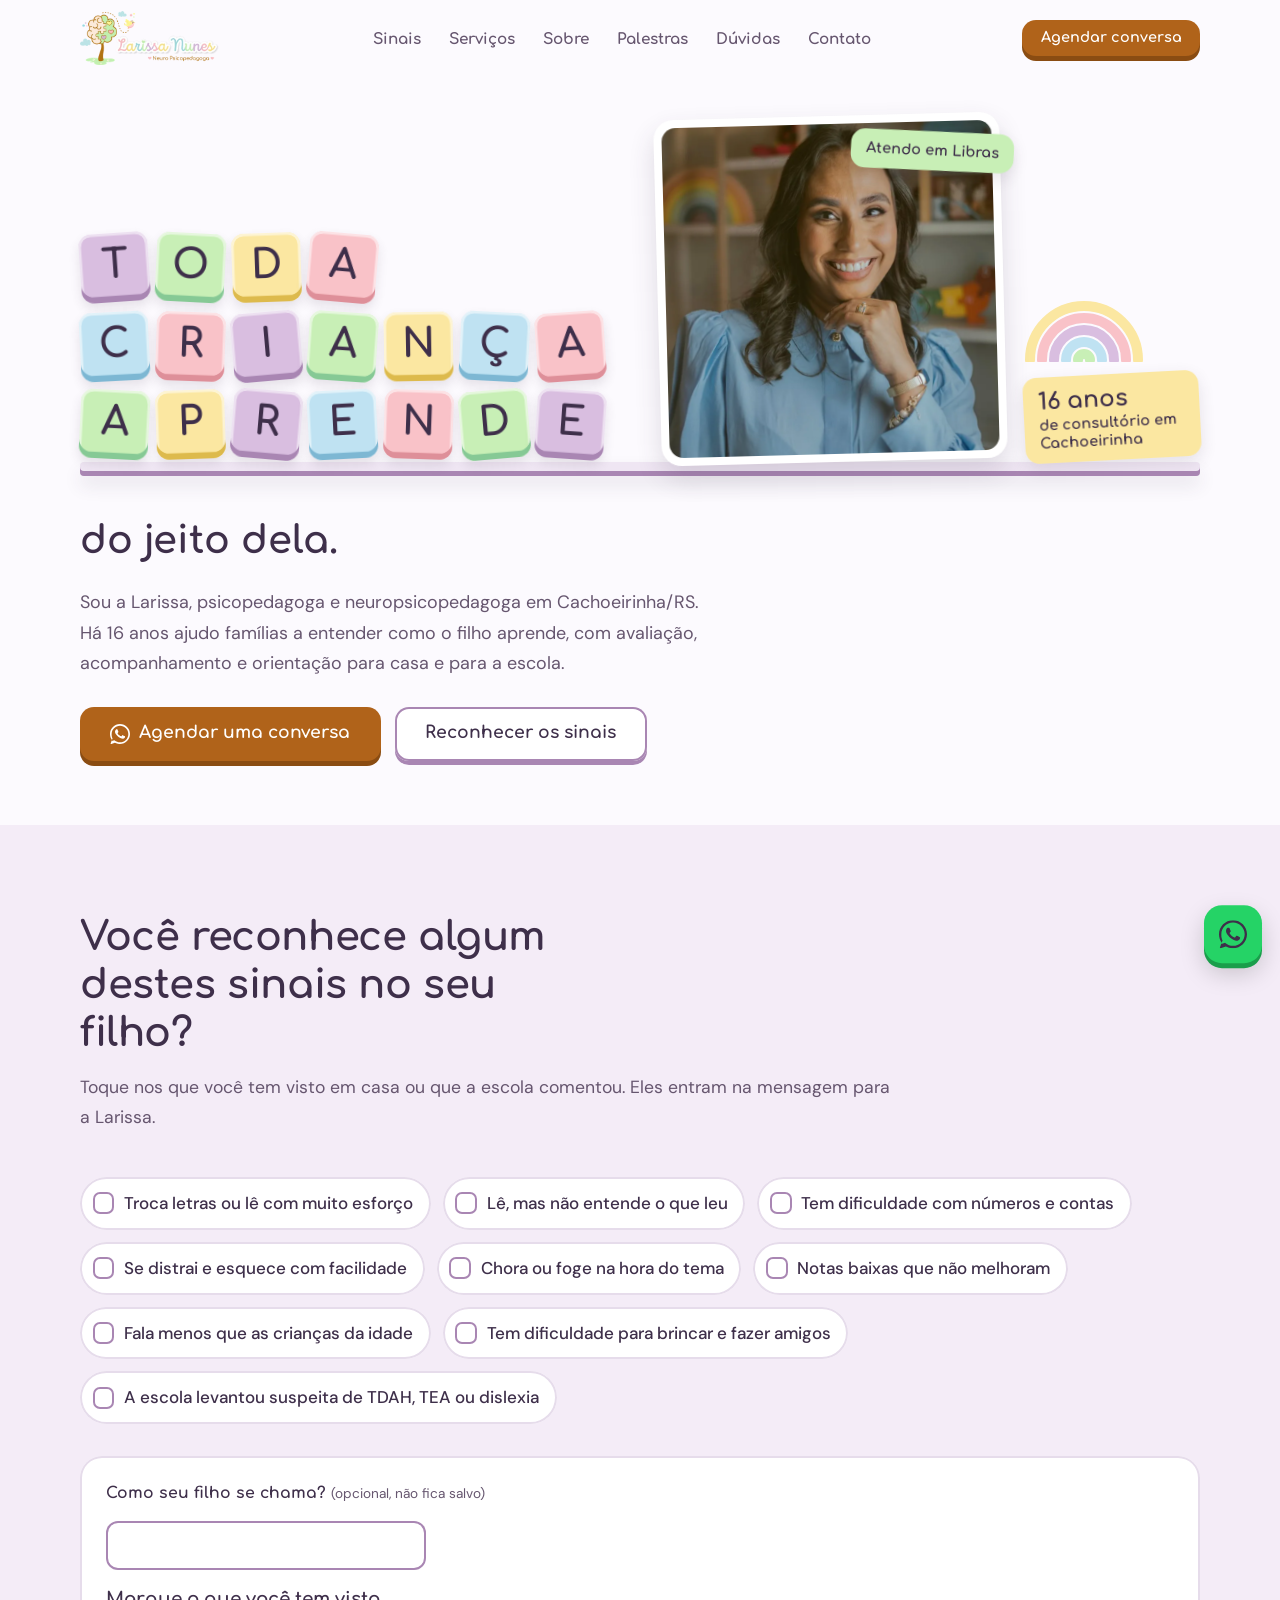
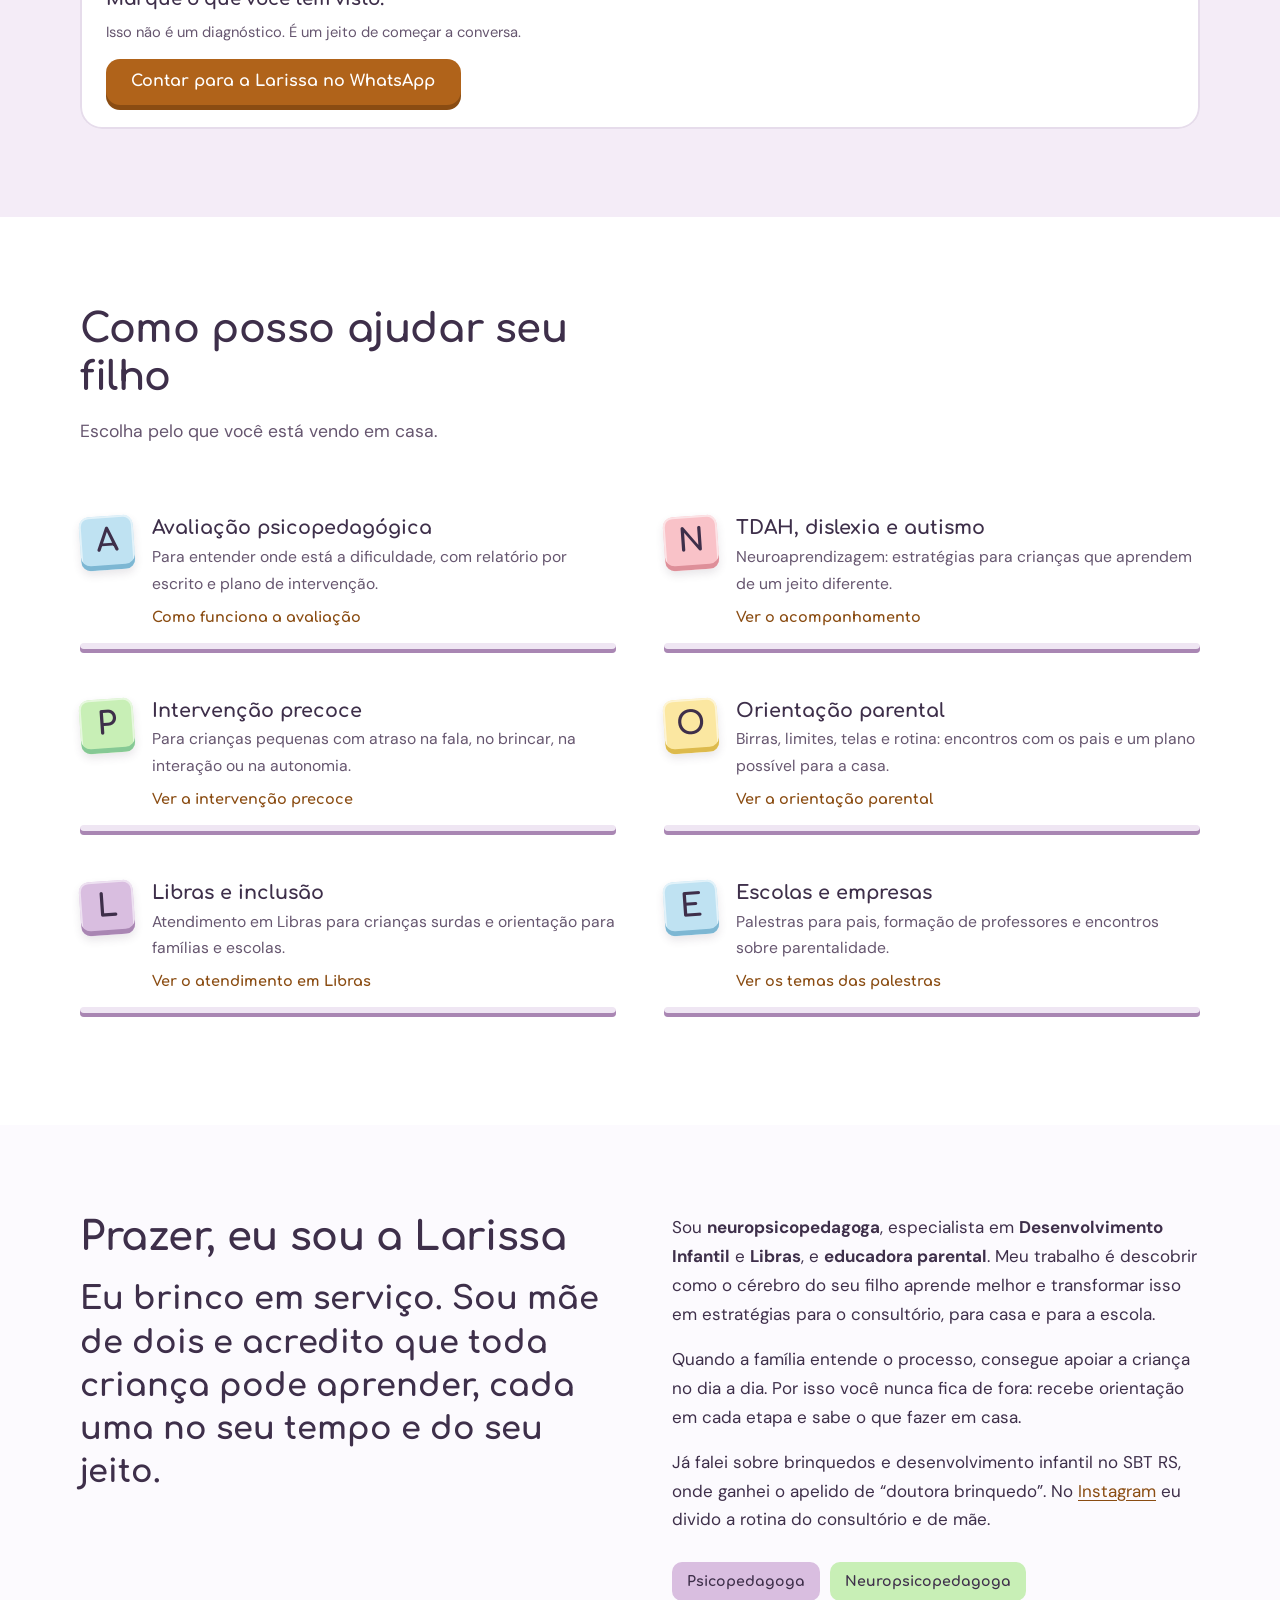
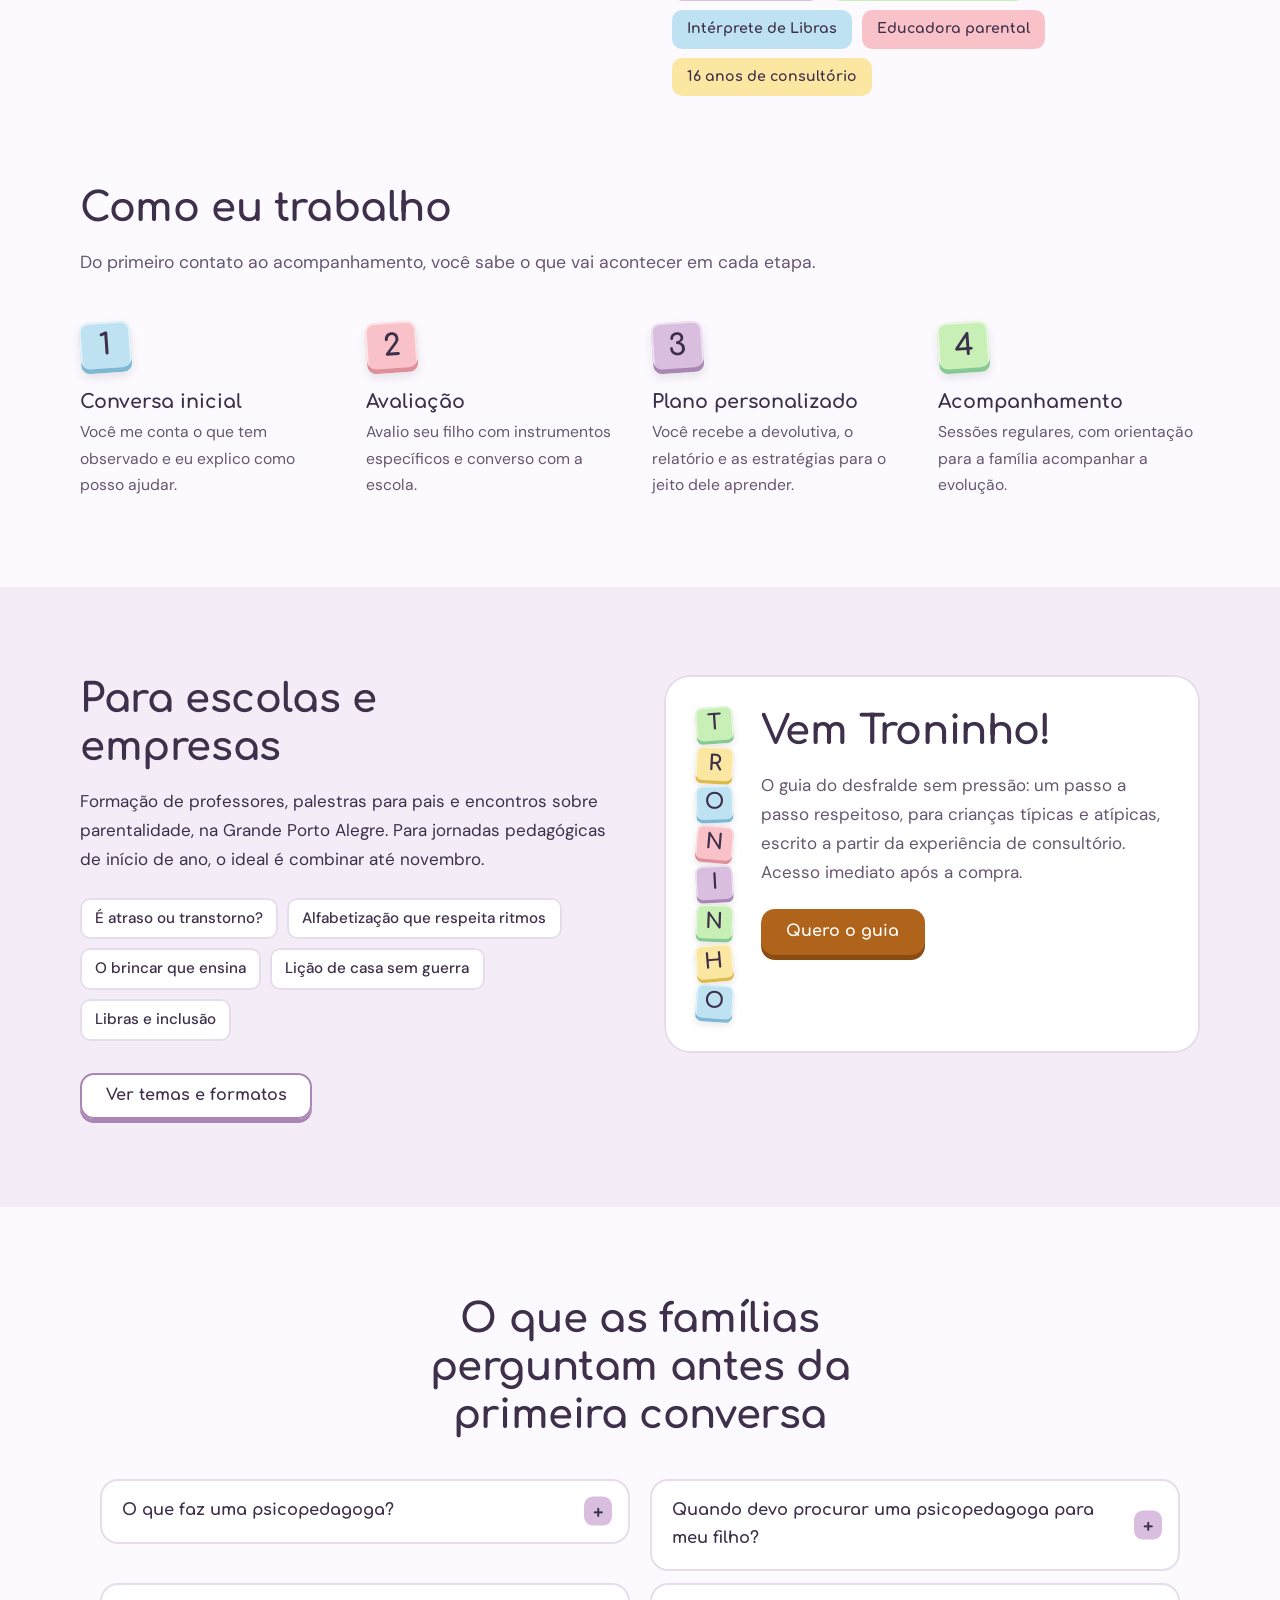
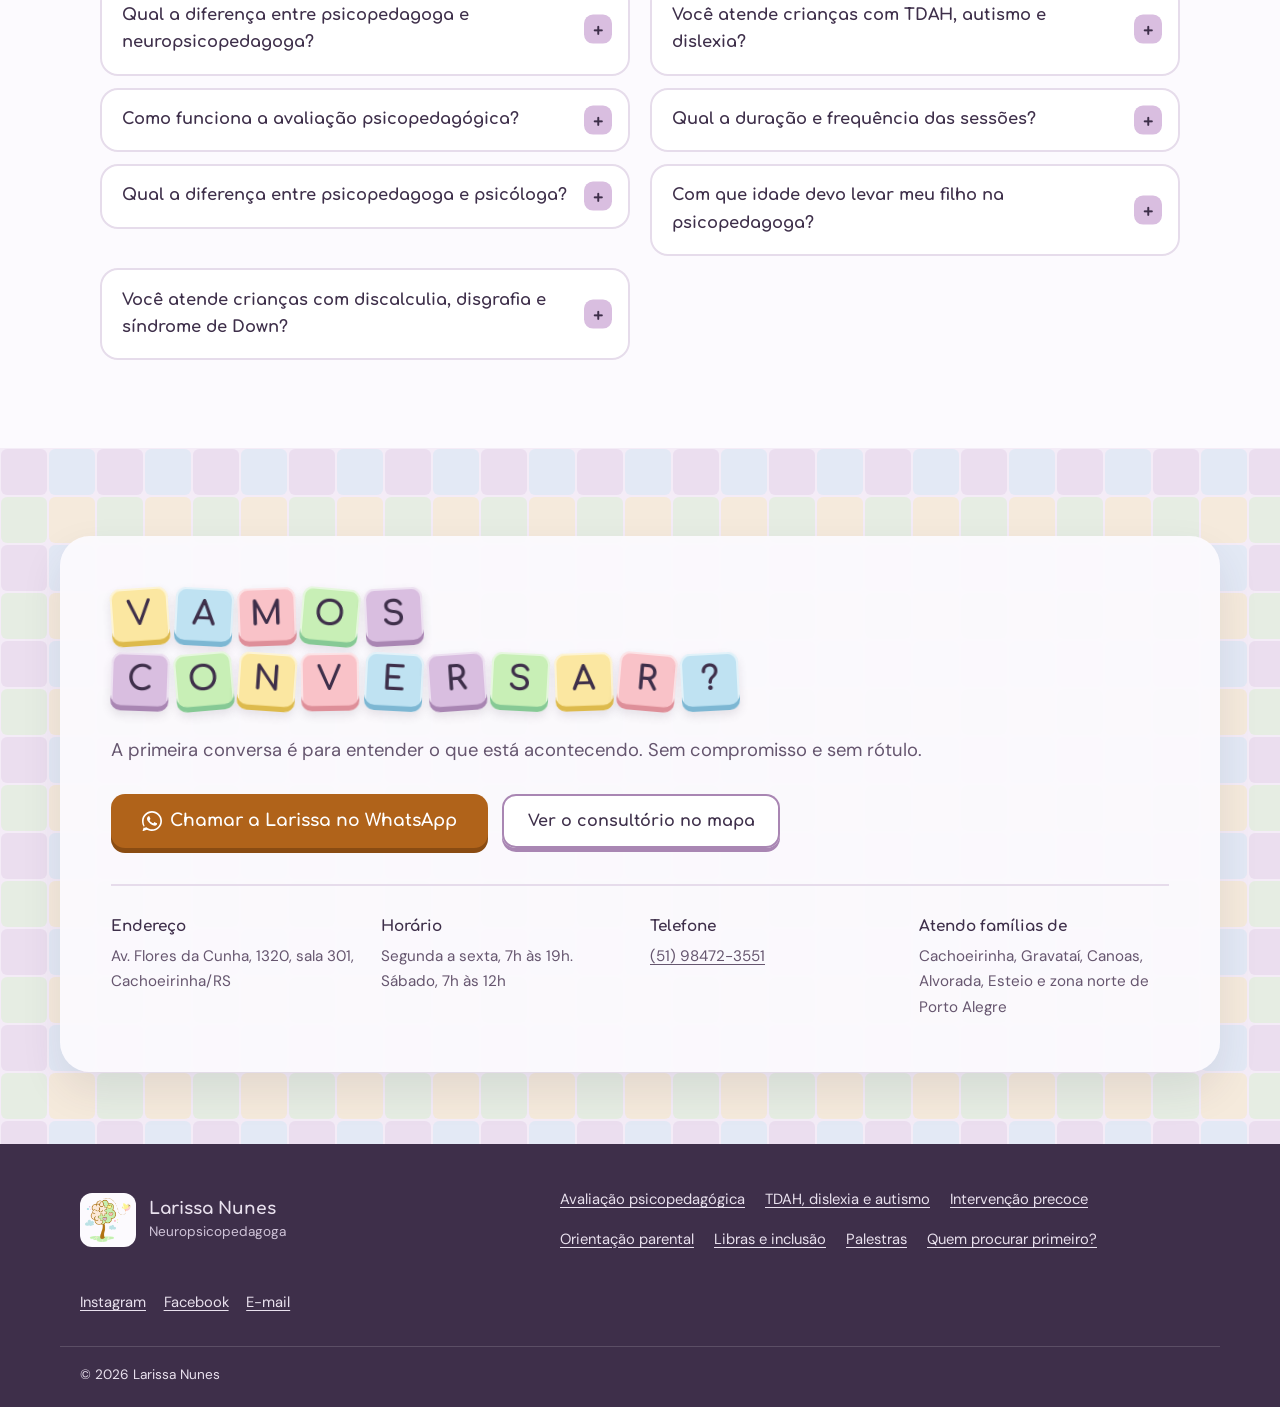
==== site/index.html @ 9ac010d9 "Redesenha o site e cria páginas de serviço para SEO local - Novo visual com blocos de letras de brin" ====
<!DOCTYPE html>
<html lang="pt-BR">
<head>
  <meta charset="UTF-8">
  <meta name="viewport" content="width=device-width, initial-scale=1.0">

  <title>Psicopedagoga em Cachoeirinha/RS | Larissa Nunes, Neuropsicopedagoga</title>
  <meta name="description" content="Psicopedagoga e neuropsicopedagoga em Cachoeirinha/RS há 16 anos. Avaliação psicopedagógica e acompanhamento para crianças com dificuldades de aprendizagem, TDAH, autismo (TEA) e dislexia. Atendimento em Libras e orientação parental.">
  <meta name="keywords" content="psicopedagoga cachoeirinha, neuropsicopedagoga cachoeirinha, psicopedagogia infantil, desenvolvimento infantil, libras, educação parental, avaliação psicopedagógica, intervenção precoce, alfabetização, dificuldade de aprendizagem, TDAH, autismo, TEA, dislexia, discalculia, disgrafia, disortografia, inclusão escolar, estimulação cognitiva, neuroaprendizagem, síndrome de down, altas habilidades, superdotação, atraso desenvolvimento infantil, cachoeirinha RS, canoas, gravataí, porto alegre, região metropolitana">
  <meta name="author" content="Larissa Nunes">
  <meta name="robots" content="index, follow">
  <link rel="canonical" href="https://larissanunes.com.br/">

  <!-- Open Graph -->
  <meta property="og:type" content="website">
  <meta property="og:url" content="https://larissanunes.com.br/">
  <meta property="og:site_name" content="Larissa Nunes — Neuro Psicopedagoga">
  <meta property="og:title" content="Larissa Nunes — Psicopedagoga em Cachoeirinha/RS">
  <meta property="og:description" content="Especialista em Desenvolvimento Infantil e Libras. Atendimento para TDAH, TEA, Dislexia e dificuldades de aprendizagem.">
  <meta property="og:image" content="https://larissanunes.com.br/assets/img/larissa.jpg">
  <meta property="og:image:width" content="880">
  <meta property="og:image:height" content="880">
  <meta property="og:image:alt" content="Larissa Nunes, Neuro Psicopedagoga em Cachoeirinha/RS">
  <meta property="og:locale" content="pt_BR">

  <!-- Twitter Card -->
  <meta name="twitter:card" content="summary_large_image">
  <meta name="twitter:title" content="Larissa Nunes — Psicopedagoga em Cachoeirinha/RS">
  <meta name="twitter:description" content="Especialista em Desenvolvimento Infantil e Libras. Atendimento para TDAH, TEA, Dislexia e dificuldades de aprendizagem.">
  <meta name="twitter:image" content="https://larissanunes.com.br/assets/img/larissa.jpg">

  <!-- Geo -->
  <meta name="geo.region" content="BR-RS">
  <meta name="geo.placename" content="Cachoeirinha">

  <!-- Favicon -->
  <link rel="icon" href="assets/img/favicon.ico" sizes="any">
  <link rel="icon" type="image/png" sizes="32x32" href="assets/img/favicon-32.png">
  <link rel="icon" type="image/png" sizes="16x16" href="assets/img/favicon-16.png">
  <link rel="apple-touch-icon" href="assets/img/apple-touch-icon.png">
  <link rel="manifest" href="site.webmanifest">
  <meta name="theme-color" content="#3E2F4A">

  <!-- Fonts -->
  <link rel="preconnect" href="https://fonts.googleapis.com">
  <link rel="preconnect" href="https://fonts.gstatic.com" crossorigin>
  <link rel="stylesheet" href="https://fonts.googleapis.com/css2?family=Comfortaa:wght@700&family=DM+Sans:opsz,wght@9..40,400;9..40,500;9..40,700&display=swap">

  <!-- CSS -->
  <link rel="stylesheet" href="assets/css/style.css?v=20261008b">

  <!-- Schema.org — MedicalBusiness + Person -->
  <script type="application/ld+json">
  {
    "@context": "https://schema.org",
    "@graph": [
      {
        "@type": ["MedicalBusiness", "LocalBusiness"],
        "@id": "https://larissanunes.com.br/#business",
        "name": "Larissa Nunes — Psicopedagoga e Neuro Psicopedagoga",
        "hasMap": "https://www.google.com/maps/search/?api=1&query=Av.+Flores+da+Cunha+1320+Cachoeirinha+RS",
        "alternateName": "Psicopedagoga Larissa Nunes",
        "description": "Psicopedagoga e Neuro Psicopedagoga em Cachoeirinha/RS. Especialista em Desenvolvimento Infantil, Libras e Educação Parental. Avaliação e acompanhamento para crianças com TDAH, autismo (TEA), dislexia, discalculia, disgrafia e dificuldades de aprendizagem.",
        "url": "https://larissanunes.com.br",
        "telephone": "+5551984723551",
        "email": "larinsilveira@hotmail.com",
        "image": "https://larissanunes.com.br/assets/img/larissa.jpg",
        "logo": "https://larissanunes.com.br/assets/img/logo-principal.png",
        "address": {"@type": "PostalAddress", "streetAddress": "Av. Flores da Cunha, 1320 — Sala 301", "addressLocality": "Cachoeirinha", "addressRegion": "RS", "postalCode": "94910-002", "addressCountry": "BR"},
        "geo": {"@type": "GeoCoordinates", "latitude": -29.9511, "longitude": -51.0936},
        "areaServed": [
          {"@type": "City", "name": "Cachoeirinha"},
          {"@type": "City", "name": "Canoas"},
          {"@type": "City", "name": "Gravataí"},
          {"@type": "City", "name": "Porto Alegre"},
          {"@type": "City", "name": "Alvorada"},
          {"@type": "City", "name": "Esteio"},
          {"@type": "City", "name": "Sapucaia do Sul"}
        ],
        "priceRange": "$$",
        "currenciesAccepted": "BRL",
        "paymentAccepted": "Dinheiro, Pix, Cartão de Crédito, Cartão de Débito",
        "openingHoursSpecification": [{"@type": "OpeningHoursSpecification", "dayOfWeek": ["Monday","Tuesday","Wednesday","Thursday","Friday"], "opens": "07:00", "closes": "19:00"},{"@type": "OpeningHoursSpecification", "dayOfWeek": ["Saturday"], "opens": "07:00", "closes": "12:00"}],
        "sameAs": ["https://www.instagram.com/psicopedagoga.larinunes/", "https://www.facebook.com/Pp.Larissa.Nunes/"],
        "founder": {"@id": "https://larissanunes.com.br/#person"},
        "medicalSpecialty": ["Psicopedagogia", "Neuropsicopedagogia"]
      },
      {
        "@type": "Person",
        "@id": "https://larissanunes.com.br/#person",
        "name": "Larissa Nunes",
        "jobTitle": "Psicopedagoga e Neuro Psicopedagoga",
        "description": "Especialista em Desenvolvimento Infantil, Libras e Educação Parental em Cachoeirinha/RS.",
        "url": "https://larissanunes.com.br",
        "image": "https://larissanunes.com.br/assets/img/larissa.jpg",
        "sameAs": ["https://www.instagram.com/psicopedagoga.larinunes/", "https://www.facebook.com/Pp.Larissa.Nunes/"],
        "knowsAbout": ["Psicopedagogia","Neuropsicopedagogia","Desenvolvimento Infantil","Libras","Educação Parental","TDAH","TEA","Dislexia","Discalculia","Disgrafia","Alfabetização","Intervenção Precoce","Neuroaprendizagem","Inclusão Escolar","Estimulação Cognitiva"],
        "hasCredential": [
          {"@type": "EducationalOccupationalCredential", "credentialCategory": "Especialização", "name": "Psicopedagogia"},
          {"@type": "EducationalOccupationalCredential", "credentialCategory": "Especialização", "name": "Neuropsicopedagogia"},
          {"@type": "EducationalOccupationalCredential", "credentialCategory": "Certificação", "name": "Intérprete de Libras"},
          {"@type": "EducationalOccupationalCredential", "credentialCategory": "Certificação", "name": "Educadora Parental"}
        ]
      }
    ]
  }
  </script>


  <script type="application/ld+json">
  {
    "@context": "https://schema.org",
    "@type": "FAQPage",
    "mainEntity": [
      { "@type": "Question", "name": "O que faz uma psicopedagoga?", "acceptedAnswer": { "@type": "Answer", "text": "A psicopedagoga avalia, diagnostica e intervém nas dificuldades de aprendizagem. Trabalho com crianças que apresentam desafios na leitura, escrita, matemática, atenção e concentração, criando estratégias personalizadas." }},
      { "@type": "Question", "name": "Quando devo procurar uma psicopedagoga para meu filho?", "acceptedAnswer": { "@type": "Answer", "text": "Quando seu filho apresentar dificuldades persistentes na escola, desmotivação, dificuldade de concentração, atraso na leitura ou escrita, ou quando houver suspeita de TDAH, TEA (autismo) ou dislexia. Quanto antes se entende o que está acontecendo, mais cedo a casa e a escola conseguem se ajustar." }},
      { "@type": "Question", "name": "Qual a diferença entre psicopedagoga e neuropsicopedagoga?", "acceptedAnswer": { "@type": "Answer", "text": "A neuropsicopedagoga utiliza conhecimentos da neurociência para compreender como o cérebro aprende, criando estratégias mais eficazes e cientificamente embasadas para potencializar o desenvolvimento cognitivo da criança." }},
      { "@type": "Question", "name": "Você atende crianças com TDAH, autismo e dislexia?", "acceptedAnswer": { "@type": "Answer", "text": "Sim. Trabalho com crianças que apresentam TDAH, TEA (Transtorno do Espectro Autista), dislexia, discalculia, disgrafia e outras condições que impactam a aprendizagem. O atendimento é adaptado às particularidades de cada criança." }},
      { "@type": "Question", "name": "Como funciona a avaliação psicopedagógica?", "acceptedAnswer": { "@type": "Answer", "text": "Inclui entrevista com os pais (anamnese), sessões de avaliação com a criança, análise do material escolar e contato com a escola. Ao final, elaboro relatório com diagnóstico e plano de intervenção personalizado." }},
      { "@type": "Question", "name": "Qual a duração e frequência das sessões?", "acceptedAnswer": { "@type": "Answer", "text": "Cada sessão dura em média 50 minutos. A frequência depende da necessidade — geralmente 1 a 2 vezes por semana. O tempo total varia conforme a evolução da criança." }},
      { "@type": "Question", "name": "Qual a diferença entre psicopedagoga e psicóloga?", "acceptedAnswer": { "@type": "Answer", "text": "A psicóloga trabalha com questões emocionais, comportamentais e de saúde mental. A psicopedagoga foca no processo de aprendizagem e nas dificuldades escolares. Muitas vezes, o acompanhamento conjunto é o mais indicado para a criança." }},
      { "@type": "Question", "name": "Com que idade devo levar meu filho na psicopedagoga?", "acceptedAnswer": { "@type": "Answer", "text": "Não existe idade mínima. A intervenção precoce (a partir dos 2-3 anos) é indicada para crianças com atraso no desenvolvimento. Para dificuldades escolares, a partir do momento em que a criança apresentar sinais persistentes já é hora de buscar avaliação." }},
      { "@type": "Question", "name": "Você atende crianças com discalculia, disgrafia e síndrome de Down?", "acceptedAnswer": { "@type": "Answer", "text": "Sim. Além de TDAH, TEA e dislexia, também atendo crianças com discalculia (dificuldade com matemática), disgrafia (dificuldade na escrita), disortografia, síndrome de Down, atraso no desenvolvimento, deficiência intelectual e altas habilidades/superdotação." }}
    ]
  }
  </script>
</head>
<body>
  <a href="#conteudo" class="skip-link">Pular para o conteúdo</a>

  <!-- Header -->
  <header class="header" id="header">
    <div class="container header__inner">
      <a href="/" class="header__logo">
        <picture>
          <source srcset="assets/img/logo-principal.webp" type="image/webp">
          <img src="assets/img/logo-principal.png" alt="Larissa Nunes — Neuro Psicopedagoga" class="header__logo-img" width="418" height="160" fetchpriority="high">
        </picture>
      </a>
      <nav class="header__nav" id="nav">
        <ul class="header__menu">
          <li><a href="#sinais" class="header__link">Sinais</a></li>
          <li><a href="#servicos" class="header__link">Serviços</a></li>
          <li><a href="#sobre" class="header__link">Sobre</a></li>
          <li><a href="/palestras/" class="header__link">Palestras</a></li>
          <li><a href="#faq" class="header__link">Dúvidas</a></li>
          <li><a href="#contato" class="header__link">Contato</a></li>
        </ul>
      </nav>
      <a href="https://wa.me/5551984723551?text=Ol%C3%A1%2C%20Larissa!%20Conheci%20seu%20trabalho%20pelo%20site%20e%20gostaria%20de%20saber%20mais%20sobre%20o%20atendimento." class="btn btn--acao header__cta" target="_blank" rel="noopener">Agendar conversa</a>
      <button class="header__toggle" id="menu-toggle" aria-label="Abrir menu" aria-expanded="false" aria-controls="nav">
        <span></span><span></span><span></span>
      </button>
    </div>
  </header>

  <main id="conteudo">
    <!-- Hero -->
    <section class="hero" id="inicio">
      <div class="container">
        <div class="estante">
          <h1 class="estante__titulo">
            <span class="sr-only">Toda criança aprende, do jeito dela. Psicopedagoga em Cachoeirinha/RS.</span>
            <span class="blocos blocos--cai" aria-hidden="true">
              <span class="blocos__linha"><span class="bloco bloco--lilas">T</span><span class="bloco bloco--menta">O</span><span class="bloco bloco--sol">D</span><span class="bloco bloco--rosa">A</span></span>
              <span class="blocos__linha"><span class="bloco bloco--ceu">C</span><span class="bloco bloco--rosa">R</span><span class="bloco bloco--lilas">I</span><span class="bloco bloco--menta">A</span><span class="bloco bloco--sol">N</span><span class="bloco bloco--ceu">Ç</span><span class="bloco bloco--rosa">A</span></span>
              <span class="blocos__linha"><span class="bloco bloco--menta">A</span><span class="bloco bloco--sol">P</span><span class="bloco bloco--lilas">R</span><span class="bloco bloco--ceu">E</span><span class="bloco bloco--rosa">N</span><span class="bloco bloco--menta">D</span><span class="bloco bloco--lilas">E</span></span>
            </span>
          </h1>
          <div class="estante__retrato">
            <div class="retrato">
              <picture>
                <source srcset="assets/img/larissa.webp" type="image/webp">
                <img src="assets/img/larissa.jpg" alt="Larissa Nunes sorrindo no consultório, com estantes de brinquedos ao fundo" width="880" height="880" fetchpriority="high">
              </picture>
              <p class="adesivo adesivo--libras">Atendo em Libras</p>
            </div>
            <div class="estante__canto">
              <svg class="arco-iris" viewBox="0 0 120 64" width="120" height="64" aria-hidden="true"><g fill="none" stroke-width="10" stroke-linecap="round"><path d="M6 62a54 54 0 0 1 108 0" stroke="var(--sol)"/><path d="M18 62a42 42 0 0 1 84 0" stroke="var(--rosa)"/><path d="M30 62a30 30 0 0 1 60 0" stroke="var(--lilas)"/><path d="M42 62a18 18 0 0 1 36 0" stroke="var(--ceu)"/><path d="M54 62a6 6 0 0 1 12 0" stroke="var(--menta)"/></g></svg>
              <p class="adesivo adesivo--anos"><strong>16 anos</strong>de consultório em Cachoeirinha</p>
            </div>
          </div>
          <div class="tabua estante__tabua" aria-hidden="true"></div>
        </div>
        <div class="hero__conteudo">
          <p class="hero__complemento" aria-hidden="true">do jeito dela.</p>
          <p class="hero__texto">Sou a Larissa, psicopedagoga e neuropsicopedagoga em Cachoeirinha/RS. Há 16 anos ajudo famílias a entender como o filho aprende, com avaliação, acompanhamento e orientação para casa e para a escola.</p>
          <div class="hero__acoes">
            <a href="https://wa.me/5551984723551?text=Ol%C3%A1%2C%20Larissa!%20Conheci%20seu%20trabalho%20pelo%20site%20e%20gostaria%20de%20saber%20mais%20sobre%20o%20atendimento." class="btn btn--acao btn--grande" target="_blank" rel="noopener">
              <svg width="20" height="20" viewBox="0 0 24 24" fill="currentColor" aria-hidden="true"><path d="M17.472 14.382c-.297-.149-1.758-.867-2.03-.967-.273-.099-.471-.148-.67.15-.197.297-.767.966-.94 1.164-.173.199-.347.223-.644.075-.297-.15-1.255-.463-2.39-1.475-.883-.788-1.48-1.761-1.653-2.059-.173-.297-.018-.458.13-.606.134-.133.298-.347.446-.52.149-.174.198-.298.298-.497.099-.198.05-.371-.025-.52-.075-.149-.669-1.612-.916-2.207-.242-.579-.487-.5-.669-.51-.173-.008-.371-.01-.57-.01-.198 0-.52.074-.792.372-.272.297-1.04 1.016-1.04 2.479 0 1.462 1.065 2.875 1.213 3.074.149.198 2.096 3.2 5.077 4.487.709.306 1.262.489 1.694.625.712.227 1.36.195 1.871.118.571-.085 1.758-.719 2.006-1.413.248-.694.248-1.289.173-1.413-.074-.124-.272-.198-.57-.347z"/><path d="M12 0C5.373 0 0 5.373 0 12c0 2.625.846 5.059 2.284 7.034L.789 23.492a.5.5 0 00.611.611l4.458-1.495A11.94 11.94 0 0012 24c6.627 0 12-5.373 12-12S18.627 0 12 0zm0 22c-2.387 0-4.597-.838-6.328-2.236l-.442-.37-3.234 1.084 1.084-3.234-.37-.442A9.96 9.96 0 012 12C2 6.477 6.477 2 12 2s10 4.477 10 10-4.477 10-10 10z"/></svg>
              Agendar uma conversa
            </a>
            <a href="#sinais" class="btn btn--contorno btn--grande">Reconhecer os sinais</a>
          </div>
        </div>
      </div>
    </section>

    <!-- Sinais -->
    <section class="section section--lilas" id="sinais">
      <div class="container">
        <h2 class="section__titulo">Você reconhece algum destes sinais no seu filho?</h2>
        <p class="section__intro">Toque nos que você tem visto em casa ou que a escola comentou. Eles entram na mensagem para a Larissa.</p>
        <ul class="sinais__lista" id="sinais-lista">
          <li><button type="button" class="sinal" aria-pressed="false">Troca letras ou lê com muito esforço</button></li>
          <li><button type="button" class="sinal" aria-pressed="false">Lê, mas não entende o que leu</button></li>
          <li><button type="button" class="sinal" aria-pressed="false">Tem dificuldade com números e contas</button></li>
          <li><button type="button" class="sinal" aria-pressed="false">Se distrai e esquece com facilidade</button></li>
          <li><button type="button" class="sinal" aria-pressed="false">Chora ou foge na hora do tema</button></li>
          <li><button type="button" class="sinal" aria-pressed="false">Notas baixas que não melhoram</button></li>
          <li><button type="button" class="sinal" aria-pressed="false">Fala menos que as crianças da idade</button></li>
          <li><button type="button" class="sinal" aria-pressed="false">Tem dificuldade para brincar e fazer amigos</button></li>
          <li><button type="button" class="sinal" aria-pressed="false">A escola levantou suspeita de TDAH, TEA ou dislexia</button></li>
        </ul>
        <div class="sinais__resultado">
          <div class="bandeja" id="sinais-bandeja" aria-hidden="true"></div>
          <label class="sinais__nome" for="sinais-nome">Como seu filho se chama? <span>(opcional, não fica salvo)</span></label>
          <input class="sinais__campo" id="sinais-nome" type="text" maxlength="20" autocomplete="off" autocapitalize="words" spellcheck="false">
          <p class="sinais__frase" id="sinais-frase" aria-live="polite">Marque o que você tem visto. <span class="sinais__aviso">Isso não é um diagnóstico. É um jeito de começar a conversa.</span></p>
          <p class="sinais__mensagem" id="sinais-mensagem"></p>
          <a href="https://wa.me/5551984723551?text=Ol%C3%A1%2C%20Larissa!%20Vi%20a%20lista%20de%20sinais%20no%20site%20e%20gostaria%20de%20conversar%20sobre%20o%20meu%20filho." class="btn btn--acao" id="sinais-botao" target="_blank" rel="noopener">Contar para a Larissa no WhatsApp</a>
        </div>
      </div>
    </section>

    <!-- Serviços -->
    <section class="section section--branca" id="servicos">
      <div class="container">
        <h2 class="section__titulo">Como posso ajudar seu filho</h2>
        <p class="section__intro">Escolha pelo que você está vendo em casa.</p>
        <div class="servicos">
          <a class="servico" href="/avaliacao-psicopedagogica-cachoeirinha/"><span class="blocos" aria-hidden="true"><span class="bloco bloco--ceu">A</span></span><div><h3>Avaliação psicopedagógica</h3><p>Para entender onde está a dificuldade, com relatório por escrito e plano de intervenção.</p><span class="servico__mais">Como funciona a avaliação</span></div></a>
          <a class="servico" href="/tdah-dislexia-autismo/"><span class="blocos" aria-hidden="true"><span class="bloco bloco--rosa">N</span></span><div><h3>TDAH, dislexia e autismo</h3><p>Neuroaprendizagem: estratégias para crianças que aprendem de um jeito diferente.</p><span class="servico__mais">Ver o acompanhamento</span></div></a>
          <a class="servico" href="/intervencao-precoce/"><span class="blocos" aria-hidden="true"><span class="bloco bloco--menta">P</span></span><div><h3>Intervenção precoce</h3><p>Para crianças pequenas com atraso na fala, no brincar, na interação ou na autonomia.</p><span class="servico__mais">Ver a intervenção precoce</span></div></a>
          <a class="servico" href="/orientacao-parental/"><span class="blocos" aria-hidden="true"><span class="bloco bloco--sol">O</span></span><div><h3>Orientação parental</h3><p>Birras, limites, telas e rotina: encontros com os pais e um plano possível para a casa.</p><span class="servico__mais">Ver a orientação parental</span></div></a>
          <a class="servico" href="/libras/"><span class="blocos" aria-hidden="true"><span class="bloco bloco--lilas">L</span></span><div><h3>Libras e inclusão</h3><p>Atendimento em Libras para crianças surdas e orientação para famílias e escolas.</p><span class="servico__mais">Ver o atendimento em Libras</span></div></a>
          <a class="servico" href="/palestras/"><span class="blocos" aria-hidden="true"><span class="bloco bloco--ceu">E</span></span><div><h3>Escolas e empresas</h3><p>Palestras para pais, formação de professores e encontros sobre parentalidade.</p><span class="servico__mais">Ver os temas das palestras</span></div></a>
        </div>
      </div>
    </section>

    <!-- Sobre -->
    <section class="section" id="sobre">
      <div class="container sobre">
        <div>
          <h2 class="section__titulo">Prazer, eu sou a Larissa</h2>
          <p class="sobre__citacao">Eu brinco em serviço. Sou mãe de dois e acredito que toda criança pode aprender, cada uma no seu tempo e do seu jeito.</p>
        </div>
        <div class="sobre__texto">
          <p>Sou <strong>neuropsicopedagoga</strong>, especialista em <strong>Desenvolvimento Infantil</strong> e <strong>Libras</strong>, e <strong>educadora parental</strong>. Meu trabalho é descobrir como o cérebro do seu filho aprende melhor e transformar isso em estratégias para o consultório, para casa e para a escola.</p>
          <p>Quando a família entende o processo, consegue apoiar a criança no dia a dia. Por isso você nunca fica de fora: recebe orientação em cada etapa e sabe o que fazer em casa.</p>
          <p>Já falei sobre brinquedos e desenvolvimento infantil no SBT RS, onde ganhei o apelido de “doutora brinquedo”. No <a href="https://www.instagram.com/psicopedagoga.larinunes/" target="_blank" rel="noopener">Instagram</a> eu divido a rotina do consultório e de mãe.</p>
          <ul class="selos">
            <li class="selo">Psicopedagoga</li>
            <li class="selo">Neuropsicopedagoga</li>
            <li class="selo">Intérprete de Libras</li>
            <li class="selo">Educadora parental</li>
            <li class="selo">16 anos de consultório</li>
          </ul>
        </div>
      </div>
    </section>

    <!-- Como funciona -->
    <section class="section section--colada" id="como-funciona">
      <div class="container">
        <h2 class="section__titulo">Como eu trabalho</h2>
        <p class="section__intro">Do primeiro contato ao acompanhamento, você sabe o que vai acontecer em cada etapa.</p>
        <ol class="passos">
          <li class="passo"><span class="blocos" aria-hidden="true"><span class="bloco bloco--ceu">1</span></span><h3>Conversa inicial</h3><p>Você me conta o que tem observado e eu explico como posso ajudar.</p></li>
          <li class="passo"><span class="blocos" aria-hidden="true"><span class="bloco bloco--rosa">2</span></span><h3>Avaliação</h3><p>Avalio seu filho com instrumentos específicos e converso com a escola.</p></li>
          <li class="passo"><span class="blocos" aria-hidden="true"><span class="bloco bloco--lilas">3</span></span><h3>Plano personalizado</h3><p>Você recebe a devolutiva, o relatório e as estratégias para o jeito dele aprender.</p></li>
          <li class="passo"><span class="blocos" aria-hidden="true"><span class="bloco bloco--menta">4</span></span><h3>Acompanhamento</h3><p>Sessões regulares, com orientação para a família acompanhar a evolução.</p></li>
        </ol>
      </div>
    </section>

    <!-- Escolas e guia -->
    <section class="section section--lilas" id="palestras">
      <div class="container duas-frentes">
        <div class="frente">
          <h2 class="section__titulo">Para escolas e empresas</h2>
          <p>Formação de professores, palestras para pais e encontros sobre parentalidade, na Grande Porto Alegre. Para jornadas pedagógicas de início de ano, o ideal é combinar até novembro.</p>
          <ul class="faixa__temas">
            <li>É atraso ou transtorno?</li>
            <li>Alfabetização que respeita ritmos</li>
            <li>O brincar que ensina</li>
            <li>Lição de casa sem guerra</li>
            <li>Libras e inclusão</li>
          </ul>
          <a href="/palestras/" class="btn btn--contorno">Ver temas e formatos</a>
        </div>
        <div class="frente frente--guia" id="workshop">
          <span class="blocos torre" aria-hidden="true"><span class="bloco bloco--menta">T</span><span class="bloco bloco--sol">R</span><span class="bloco bloco--ceu">O</span><span class="bloco bloco--rosa">N</span><span class="bloco bloco--lilas">I</span><span class="bloco bloco--menta">N</span><span class="bloco bloco--sol">H</span><span class="bloco bloco--ceu">O</span></span>
          <div>
            <h2 class="section__titulo">Vem Troninho!</h2>
            <p>O guia do desfralde sem pressão: um passo a passo respeitoso, para crianças típicas e atípicas, escrito a partir da experiência de consultório. Acesso imediato após a compra.</p>
            <a href="https://pay.hotmart.com/H102665762X" class="btn btn--acao" target="_blank" rel="noopener">Quero o guia</a>
          </div>
        </div>
      </div>
    </section>

    <!-- FAQ -->
    <section class="section" id="faq">
      <div class="container">
        <h2 class="section__titulo section__titulo--centro">O que as famílias perguntam antes da primeira conversa</h2>
        <div class="faq__list">
          <details class="faq__item"><summary class="faq__question">O que faz uma psicopedagoga?</summary><div class="faq__answer"><p>A psicopedagoga avalia, diagnostica e intervém nas dificuldades de aprendizagem. Trabalho com crianças que apresentam desafios na leitura, escrita, matemática, atenção e concentração, criando estratégias personalizadas.</p></div></details>
          <details class="faq__item"><summary class="faq__question">Quando devo procurar uma psicopedagoga para meu filho?</summary><div class="faq__answer"><p>Quando seu filho apresentar dificuldades persistentes na escola, desmotivação, dificuldade de concentração, atraso na leitura ou escrita, ou quando houver suspeita de TDAH, TEA (autismo) ou dislexia. Quanto antes se entende o que está acontecendo, mais cedo a casa e a escola conseguem se ajustar.</p></div></details>
          <details class="faq__item"><summary class="faq__question">Qual a diferença entre psicopedagoga e neuropsicopedagoga?</summary><div class="faq__answer"><p>A neuropsicopedagoga utiliza conhecimentos da neurociência para compreender como o cérebro aprende, criando estratégias mais eficazes e cientificamente embasadas para potencializar o desenvolvimento cognitivo da criança.</p></div></details>
          <details class="faq__item"><summary class="faq__question">Você atende crianças com TDAH, autismo e dislexia?</summary><div class="faq__answer"><p>Sim. Trabalho com crianças que apresentam TDAH, TEA (Transtorno do Espectro Autista), dislexia, discalculia, disgrafia e outras condições que impactam a aprendizagem. O atendimento é adaptado às particularidades de cada criança.</p></div></details>
          <details class="faq__item"><summary class="faq__question">Como funciona a avaliação psicopedagógica?</summary><div class="faq__answer"><p>Inclui entrevista com os pais (anamnese), sessões de avaliação com a criança, análise do material escolar e contato com a escola. Ao final, elaboro relatório com diagnóstico e plano de intervenção personalizado. <a href="/avaliacao-psicopedagogica-cachoeirinha/">Veja a avaliação em detalhes</a>.</p></div></details>
          <details class="faq__item"><summary class="faq__question">Qual a duração e frequência das sessões?</summary><div class="faq__answer"><p>Cada sessão dura em média 50 minutos. A frequência depende da necessidade — geralmente 1 a 2 vezes por semana. O tempo total varia conforme a evolução da criança.</p></div></details>
          <details class="faq__item"><summary class="faq__question">Qual a diferença entre psicopedagoga e psicóloga?</summary><div class="faq__answer"><p>A psicóloga trabalha com questões emocionais, comportamentais e de saúde mental. A psicopedagoga foca no processo de aprendizagem e nas dificuldades escolares. Muitas vezes, o acompanhamento conjunto é o mais indicado para a criança. <a href="/artigos/neuropediatra-psicologa-ou-psicopedagoga/">Leia: quem procurar primeiro</a>.</p></div></details>
          <details class="faq__item"><summary class="faq__question">Com que idade devo levar meu filho na psicopedagoga?</summary><div class="faq__answer"><p>Não existe idade mínima. A intervenção precoce (a partir dos 2-3 anos) é indicada para crianças com atraso no desenvolvimento. Para dificuldades escolares, a partir do momento em que a criança apresentar sinais persistentes já é hora de buscar avaliação.</p></div></details>
          <details class="faq__item"><summary class="faq__question">Você atende crianças com discalculia, disgrafia e síndrome de Down?</summary><div class="faq__answer"><p>Sim. Além de TDAH, TEA e dislexia, também atendo crianças com discalculia (dificuldade com matemática), disgrafia (dificuldade na escrita), disortografia, síndrome de Down, atraso no desenvolvimento, deficiência intelectual e altas habilidades/superdotação.</p></div></details>
        </div>
      </div>
    </section>

    <!-- Contato -->
    <section class="fechamento" id="contato">
      <div class="container fechamento__inner">
        <h2 class="fechamento__titulo">
          <span class="sr-only">Vamos conversar?</span>
          <span class="blocos blocos--fim" aria-hidden="true">
            <span class="blocos__linha"><span class="bloco bloco--sol">V</span><span class="bloco bloco--ceu">A</span><span class="bloco bloco--rosa">M</span><span class="bloco bloco--menta">O</span><span class="bloco bloco--lilas">S</span></span>
            <span class="blocos__linha"><span class="bloco bloco--lilas">C</span><span class="bloco bloco--menta">O</span><span class="bloco bloco--sol">N</span><span class="bloco bloco--rosa">V</span><span class="bloco bloco--ceu">E</span><span class="bloco bloco--lilas">R</span><span class="bloco bloco--menta">S</span><span class="bloco bloco--sol">A</span><span class="bloco bloco--rosa">R</span><span class="bloco bloco--ceu">?</span></span>
          </span>
        </h2>
        <p class="fechamento__texto">A primeira conversa é para entender o que está acontecendo. Sem compromisso e sem rótulo.</p>
        <div class="fechamento__acoes">
          <a href="https://wa.me/5551984723551?text=Ol%C3%A1%2C%20Larissa!%20Conheci%20seu%20trabalho%20pelo%20site%20e%20gostaria%20de%20agendar%20um%20hor%C3%A1rio." class="btn btn--acao btn--grande" target="_blank" rel="noopener"><svg width="20" height="20" viewBox="0 0 24 24" fill="currentColor" aria-hidden="true"><path d="M17.472 14.382c-.297-.149-1.758-.867-2.03-.967-.273-.099-.471-.148-.67.15-.197.297-.767.966-.94 1.164-.173.199-.347.223-.644.075-.297-.15-1.255-.463-2.39-1.475-.883-.788-1.48-1.761-1.653-2.059-.173-.297-.018-.458.13-.606.134-.133.298-.347.446-.52.149-.174.198-.298.298-.497.099-.198.05-.371-.025-.52-.075-.149-.669-1.612-.916-2.207-.242-.579-.487-.5-.669-.51-.173-.008-.371-.01-.57-.01-.198 0-.52.074-.792.372-.272.297-1.04 1.016-1.04 2.479 0 1.462 1.065 2.875 1.213 3.074.149.198 2.096 3.2 5.077 4.487.709.306 1.262.489 1.694.625.712.227 1.36.195 1.871.118.571-.085 1.758-.719 2.006-1.413.248-.694.248-1.289.173-1.413-.074-.124-.272-.198-.57-.347z"/><path d="M12 0C5.373 0 0 5.373 0 12c0 2.625.846 5.059 2.284 7.034L.789 23.492a.5.5 0 00.611.611l4.458-1.495A11.94 11.94 0 0012 24c6.627 0 12-5.373 12-12S18.627 0 12 0zm0 22c-2.387 0-4.597-.838-6.328-2.236l-.442-.37-3.234 1.084 1.084-3.234-.37-.442A9.96 9.96 0 012 12C2 6.477 6.477 2 12 2s10 4.477 10 10-4.477 10-10 10z"/></svg> Chamar a Larissa no WhatsApp</a>
          <a href="https://www.google.com/maps/search/?api=1&amp;query=Av.+Flores+da+Cunha+1320+Cachoeirinha+RS" class="btn btn--contorno" target="_blank" rel="noopener">Ver o consultório no mapa</a>
        </div>
        <ul class="fechamento__dados">
          <li><strong>Endereço</strong>Av. Flores da Cunha, 1320, sala 301, Cachoeirinha/RS</li>
          <li><strong>Horário</strong>Segunda a sexta, 7h às 19h. Sábado, 7h às 12h</li>
          <li><strong>Telefone</strong><a href="https://wa.me/5551984723551" target="_blank" rel="noopener">(51) 98472-3551</a></li>
          <li><strong>Atendo famílias de</strong>Cachoeirinha, Gravataí, Canoas, Alvorada, Esteio e zona norte de Porto Alegre</li>
        </ul>
      </div>
    </section>
  </main>

  <!-- Footer -->
  <footer class="footer">
    <div class="container footer__inner">
      <a href="/" class="footer__marca">
        <picture>
          <source srcset="assets/img/submarca.webp" type="image/webp">
          <img src="assets/img/submarca.png" alt="Larissa Nunes" class="footer__logo-img" width="168" height="160" loading="lazy" decoding="async">
        </picture>
        <span>Larissa Nunes<br><small>Neuropsicopedagoga</small></span>
      </a>
      <nav class="footer__links" aria-label="Atendimento">
        <a href="/avaliacao-psicopedagogica-cachoeirinha/">Avaliação psicopedagógica</a>
        <a href="/tdah-dislexia-autismo/">TDAH, dislexia e autismo</a>
        <a href="/intervencao-precoce/">Intervenção precoce</a>
        <a href="/orientacao-parental/">Orientação parental</a>
        <a href="/libras/">Libras e inclusão</a>
        <a href="/palestras/">Palestras</a>
        <a href="/artigos/neuropediatra-psicologa-ou-psicopedagoga/">Quem procurar primeiro?</a>
      </nav>
      <div class="footer__social">
        <a href="https://www.instagram.com/psicopedagoga.larinunes/" target="_blank" rel="noopener">Instagram</a>
        <a href="https://www.facebook.com/Pp.Larissa.Nunes/" target="_blank" rel="noopener">Facebook</a>
        <a href="mailto:larinsilveira@hotmail.com">E-mail</a>
      </div>
    </div>
    <div class="container footer__copy"><p>&copy; 2026 Larissa Nunes</p></div>
  </footer>

  <!-- WhatsApp Float -->
  <a href="https://wa.me/5551984723551?text=Ol%C3%A1%2C%20Larissa!%20Conheci%20seu%20trabalho%20pelo%20site%20e%20gostaria%20de%20conversar." class="whatsapp-float" target="_blank" rel="noopener" aria-label="Conversar no WhatsApp">
    <svg width="28" height="28" viewBox="0 0 24 24" fill="currentColor" aria-hidden="true"><path d="M17.472 14.382c-.297-.149-1.758-.867-2.03-.967-.273-.099-.471-.148-.67.15-.197.297-.767.966-.94 1.164-.173.199-.347.223-.644.075-.297-.15-1.255-.463-2.39-1.475-.883-.788-1.48-1.761-1.653-2.059-.173-.297-.018-.458.13-.606.134-.133.298-.347.446-.52.149-.174.198-.298.298-.497.099-.198.05-.371-.025-.52-.075-.149-.669-1.612-.916-2.207-.242-.579-.487-.5-.669-.51-.173-.008-.371-.01-.57-.01-.198 0-.52.074-.792.372-.272.297-1.04 1.016-1.04 2.479 0 1.462 1.065 2.875 1.213 3.074.149.198 2.096 3.2 5.077 4.487.709.306 1.262.489 1.694.625.712.227 1.36.195 1.871.118.571-.085 1.758-.719 2.006-1.413.248-.694.248-1.289.173-1.413-.074-.124-.272-.198-.57-.347z"/><path d="M12 0C5.373 0 0 5.373 0 12c0 2.625.846 5.059 2.284 7.034L.789 23.492a.5.5 0 00.611.611l4.458-1.495A11.94 11.94 0 0012 24c6.627 0 12-5.373 12-12S18.627 0 12 0zm0 22c-2.387 0-4.597-.838-6.328-2.236l-.442-.37-3.234 1.084 1.084-3.234-.37-.442A9.96 9.96 0 012 12C2 6.477 6.477 2 12 2s10 4.477 10 10-4.477 10-10 10z"/></svg>
  </a>

  <script src="assets/js/main.js?v=20261008b"></script>
</body>
</html>
---- site/assets/css/style.css ----
/* ===================================
   Larissa Nunes — Neuro Psicopedagoga
   Conceito: blocos de letras de brinquedo (alfabetização + "doutora brinquedo")
   Paleta pastel da marca nos blocos; tinta ameixa; âmbar só para ação
   =================================== */

/* Fontes carregadas via <link> no <head> (preconnect) — evita render-blocking do @import */

:root {
  /* Blocos — face e borda (a borda escura dá o volume do brinquedo) */
  --lilas: #D9BEE0;   --lilas-borda: #A986B3;
  --rosa: #F9C2C8;    --rosa-borda: #DE8F99;
  --menta: #C8EFB6;   --menta-borda: #86C995;
  --ceu: #BFE2F2;     --ceu-borda: #7DB7D3;
  --sol: #FBE7A1;     --sol-borda: #DDBA4C;

  /* Base */
  --papel: #FCFAFE;
  --papel-lilas: #F4ECF7;
  --tinta: #3E2F4A;
  --tinta-suave: #66566F;
  --linha: #E6DCEB;
  --branco: #FFFFFF;

  /* Ação */
  --ambar: #B0631A;
  --ambar-escuro: #8A4C12;

  --font-display: 'Comfortaa', system-ui, sans-serif;
  --font-body: 'DM Sans', sans-serif;

  --max-w: 1160px;
  --header-h: 76px;
  --ease: cubic-bezier(0.4, 0, 0.2, 1);
  --mola: cubic-bezier(0.34, 1.56, 0.64, 1);
}

/* ====== BASE ====== */
*, *::before, *::after { margin: 0; padding: 0; box-sizing: border-box; }
html { scroll-behavior: smooth; scroll-padding-top: calc(var(--header-h) + 12px); }
body {
  font-family: var(--font-body);
  font-size: 1.0625rem;
  line-height: 1.7;
  color: var(--tinta);
  background: var(--papel);
  -webkit-font-smoothing: antialiased;
}
img { max-width: 100%; height: auto; display: block; }
a { color: var(--ambar-escuro); text-underline-offset: 3px; }
a:hover { color: var(--ambar-escuro); }
h1, h2, h3 { font-family: var(--font-display); line-height: 1.2; color: var(--tinta); font-weight: 700; }
h2 { font-size: clamp(1.75rem, 3.6vw, 2.5rem); letter-spacing: -0.01em; }
h3 { font-size: 1.2rem; }
p { max-width: 68ch; }
::selection { background: var(--rosa); color: var(--tinta); }
:focus-visible { outline: 3px solid var(--tinta); outline-offset: 3px; }

.sr-only {
  position: absolute; width: 1px; height: 1px; padding: 0; margin: -1px;
  overflow: hidden; clip: rect(0, 0, 0, 0); white-space: nowrap; border: 0;
}
.skip-link {
  position: absolute; left: 50%; top: -100px; transform: translateX(-50%);
  z-index: 200; padding: 0.7rem 1.4rem; border-radius: 0 0 12px 12px;
  background: var(--tinta); color: #fff; font-family: var(--font-display); font-weight: 700;
}
.skip-link:focus { top: 0; color: #fff; }

/* ====== LAYOUT ====== */
.container { max-width: var(--max-w); margin: 0 auto; padding: 0 1.25rem; }
.section { padding: 5.5rem 0; }
.section--branca { background: var(--branco); }
.section--lilas { background: var(--papel-lilas); }
.section--colada { padding-top: 0; }
.section__titulo { margin-bottom: 1rem; max-width: 22ch; }
.section__titulo--centro { text-align: center; margin-left: auto; margin-right: auto; }
.section__intro { color: var(--tinta-suave); font-size: 1.1rem; margin-bottom: 2.75rem; }
.section__intro--centro { text-align: center; margin-left: auto; margin-right: auto; }

/* ====== BOTÕES ====== */
.btn {
  display: inline-flex; align-items: center; justify-content: center; gap: 0.55rem;
  padding: 0.85rem 1.6rem; border-radius: 14px; border: 0; cursor: pointer;
  font-family: var(--font-display); font-weight: 700; font-size: 1rem; line-height: 1.2;
  text-decoration: none; transition: transform 0.2s var(--mola), box-shadow 0.2s var(--ease);
}
.btn--acao { background: var(--ambar); color: #fff; box-shadow: 0 5px 0 var(--ambar-escuro); }
.btn--acao:hover { color: #fff; transform: translateY(-2px); box-shadow: 0 7px 0 var(--ambar-escuro); }
.btn--acao:active { transform: translateY(3px); box-shadow: 0 2px 0 var(--ambar-escuro); }
.btn--contorno { background: var(--branco); color: var(--tinta); box-shadow: inset 0 0 0 2px var(--lilas-borda), 0 4px 0 var(--lilas-borda); }
.btn--contorno:hover { color: var(--tinta); transform: translateY(-2px); box-shadow: inset 0 0 0 2px var(--lilas-borda), 0 6px 0 var(--lilas-borda); }
.btn--grande { padding: 1.05rem 1.9rem; font-size: 1.08rem; }

/* ====== HEADER ====== */
.header {
  position: fixed; inset: 0 0 auto 0; height: var(--header-h); z-index: 100;
  background: rgba(252, 250, 254, 0.92); backdrop-filter: blur(8px);
  transition: box-shadow 0.3s var(--ease);
}
.header--scrolled { box-shadow: 0 1px 0 var(--linha); }
.header__inner { display: flex; align-items: center; justify-content: space-between; gap: 1rem; height: 100%; }
.header__logo-img { height: 54px; width: auto; }
.header__menu { display: flex; list-style: none; gap: 1.75rem; }
.header__link { font-family: var(--font-display); font-weight: 700; font-size: 0.95rem; color: var(--tinta-suave); text-decoration: none; }
.header__link:hover { color: var(--tinta); }
.header__cta { font-size: 0.9rem; padding: 0.6rem 1.15rem; }
.header__toggle { display: none; flex-direction: column; justify-content: center; align-items: center; gap: 5px; min-width: 44px; min-height: 44px; background: none; border: 0; cursor: pointer; padding: 0.6rem; }
.header__toggle span { width: 24px; height: 2.5px; background: var(--tinta); border-radius: 2px; transition: transform 0.3s var(--ease), opacity 0.3s; }
.header__toggle.active span:nth-child(1) { transform: translateY(7.5px) rotate(45deg); }
.header__toggle.active span:nth-child(2) { opacity: 0; }
.header__toggle.active span:nth-child(3) { transform: translateY(-7.5px) rotate(-45deg); }

/* ====== BLOCOS DE LETRA ====== */
.blocos { display: flex; flex-direction: column; gap: calc(var(--b) * 0.14); --b: clamp(2.6rem, 5.4vw, 4.4rem); }
.blocos__linha { display: flex; gap: calc(var(--b) * 0.1); }
.bloco {
  width: var(--b); height: var(--b); flex: none;
  display: grid; place-items: center;
  font-family: var(--font-display); font-weight: 700; font-size: calc(var(--b) * 0.58); line-height: 1;
  color: var(--tinta); border-radius: 18%;
  background: var(--cor, var(--lilas));
  box-shadow: inset 0 calc(var(--b) * -0.09) 0 var(--borda, var(--lilas-borda)),
              inset 0 0 0 calc(var(--b) * 0.035) rgba(255, 255, 255, 0.55),
              0 calc(var(--b) * 0.08) calc(var(--b) * 0.16) rgba(62, 47, 74, 0.12);
  padding-bottom: calc(var(--b) * 0.08);
  transform: rotate(var(--giro, 0deg));
  user-select: none; cursor: default;
}
.bloco--lilas { --cor: var(--lilas); --borda: var(--lilas-borda); }
.bloco--rosa  { --cor: var(--rosa);  --borda: var(--rosa-borda); }
.bloco--menta { --cor: var(--menta); --borda: var(--menta-borda); }
.bloco--ceu   { --cor: var(--ceu);   --borda: var(--ceu-borda); }
.bloco--sol   { --cor: var(--sol);   --borda: var(--sol-borda); }
.bloco--balanca { animation: balanca 0.6s var(--mola); }
@keyframes balanca {
  0% { transform: rotate(var(--giro, 0deg)); }
  30% { transform: rotate(calc(var(--giro, 0deg) - 12deg)) translateY(-8%); }
  60% { transform: rotate(calc(var(--giro, 0deg) + 7deg)); }
  100% { transform: rotate(var(--giro, 0deg)); }
}

/* Queda inicial — o único movimento automático da página */
@media (prefers-reduced-motion: no-preference) {
  .blocos--cai .bloco {
    animation: cai 0.6s var(--mola) both;
    animation-delay: calc(0.08s + var(--i, 0) * 0.035s);
  }
  .blocos--cai .bloco.bloco--balanca { animation: balanca 0.6s var(--mola); }
}
@keyframes cai {
  0% { opacity: 0; transform: translateY(-140%) rotate(calc(var(--giro, 0deg) * -4)); }
  60% { opacity: 1; }
  85% { transform: translateY(0) rotate(var(--giro, 0deg)) scaleY(0.94); }
  100% { opacity: 1; transform: translateY(0) rotate(var(--giro, 0deg)); }
}

.blocos--espera .bloco { opacity: 0; }

/* ====== HERO: a estante ====== */
.hero { padding: calc(var(--header-h) + 2.5rem) 0 4rem; overflow-x: clip; }
.estante {
  display: grid; grid-template-columns: auto 1fr; grid-template-areas: "titulo retrato" "tabua tabua";
  column-gap: clamp(1.5rem, 4vw, 3.5rem); align-items: end;
}
.estante__titulo { grid-area: titulo; padding-bottom: 2px; }
.estante__retrato { grid-area: retrato; display: flex; align-items: flex-end; justify-content: flex-end; gap: 1rem; }
.estante__tabua { grid-area: tabua; }

/* Tábua da prateleira: tudo que é bloco apoia em algo */
.tabua {
  height: 14px; border-radius: 4px; background: #EFE6F3;
  box-shadow: inset 0 -5px 0 var(--lilas-borda), 0 10px 18px rgba(62, 47, 74, 0.10);
}

.retrato {
  position: relative; width: clamp(240px, 27vw, 360px); aspect-ratio: 1;
  border-radius: 20px; transform: rotate(-1.5deg); transform-origin: bottom center;
  box-shadow: 0 12px 26px rgba(62, 47, 74, 0.16); background: var(--branco); padding: 8px;
}
.retrato img { width: 100%; height: 100%; object-fit: cover; border-radius: 14px; }
.estante__canto { display: flex; flex-direction: column; align-items: flex-start; gap: 0.75rem; padding-bottom: 2px; }
.arco-iris { display: block; width: 120px; height: 64px; }

.hero__conteudo { margin-top: 2rem; max-width: 640px; }
.hero__complemento { font-family: var(--font-display); font-weight: 700; font-size: clamp(1.6rem, 3.2vw, 2.4rem); color: var(--tinta); }
.hero__texto { margin-top: 0.9rem; font-size: 1.12rem; color: var(--tinta-suave); max-width: 52ch; }
.hero__acoes { display: flex; flex-wrap: wrap; gap: 0.9rem; margin-top: 1.75rem; }

.adesivo {
  font-family: var(--font-display); font-weight: 700; font-size: 0.9rem; line-height: 1.25;
  padding: 0.65rem 0.95rem; border-radius: 14px; color: var(--tinta);
  box-shadow: 0 6px 16px rgba(62, 47, 74, 0.12);
}
.adesivo strong { display: block; font-size: 1.45rem; }
.adesivo--anos { background: var(--sol); transform: rotate(-3deg); max-width: 11rem; }
.adesivo--libras { position: absolute; right: -0.9rem; top: 1.1rem; background: var(--menta); transform: rotate(4deg); }

/* ====== SINAIS (checklist interativo) ====== */
.sinais__lista { display: flex; flex-wrap: wrap; gap: 0.75rem; list-style: none; margin-bottom: 2rem; }
.sinal {
  display: inline-flex; align-items: center; gap: 0.6rem;
  font: inherit; font-weight: 500; color: var(--tinta); text-align: left;
  padding: 0.75rem 1.1rem 0.75rem 0.8rem; border-radius: 999px; cursor: pointer;
  background: var(--branco); border: 0; box-shadow: inset 0 0 0 2px var(--linha);
  transition: background 0.2s var(--ease), box-shadow 0.2s var(--ease), transform 0.2s var(--mola);
}
.sinal::before {
  content: ''; width: 1.35rem; height: 1.35rem; flex: none; border-radius: 7px;
  box-shadow: inset 0 0 0 2px var(--lilas-borda); background: var(--branco) center / 70% no-repeat;
  transition: background-color 0.2s var(--ease);
}
.sinal:hover { box-shadow: inset 0 0 0 2px var(--lilas-borda); }
.sinal[aria-pressed="true"] { background: var(--lilas); box-shadow: inset 0 0 0 2px var(--lilas-borda); }
.sinal[aria-pressed="true"]::before {
  background-color: var(--tinta); box-shadow: none;
  background-image: url("data:image/svg+xml,%3Csvg xmlns='http://www.w3.org/2000/svg' viewBox='0 0 24 24' fill='none' stroke='white' stroke-width='3.5' stroke-linecap='round' stroke-linejoin='round'%3E%3Cpolyline points='20 6 9 17 4 12'/%3E%3C/svg%3E");
}
.sinal:active { transform: scale(0.97); }
.sinais__resultado {
  display: grid; justify-items: start; gap: 0.85rem;
  padding: 1.5rem 1.6rem; border-radius: 22px; background: var(--branco);
  box-shadow: inset 0 0 0 2px var(--linha);
}
.sinais__frase { font-family: var(--font-display); font-weight: 700; font-size: 1.15rem; max-width: 46ch; }
.sinais__aviso { display: block; font-family: var(--font-body); font-weight: 400; font-size: 0.92rem; color: var(--tinta-suave); margin-top: 0.3rem; }

.bandeja { display: flex; flex-wrap: wrap; gap: 0.35rem; min-height: 0; width: 100%; }
.bandeja:empty { display: none; }
.bandeja .bloco { --b: 1.9rem; }
@media (prefers-reduced-motion: no-preference) {
  .bandeja .bloco { animation: entra 0.24s var(--mola) both; }
}
@keyframes entra { from { transform: scale(0.4) rotate(var(--giro, 0deg)); opacity: 0; } to { transform: scale(1) rotate(var(--giro, 0deg)); opacity: 1; } }
.bandeja__nome { width: 100%; margin-bottom: 0.2rem; }
.bandeja__nome .bloco { --b: 2.3rem; }
.sinais__nome { font-family: var(--font-display); font-weight: 700; font-size: 0.98rem; }
.sinais__nome span { font-family: var(--font-body); font-weight: 400; font-size: 0.85rem; color: var(--tinta-suave); }
.sinais__campo {
  width: min(100%, 320px); font: inherit; color: var(--tinta); padding: 0.65rem 0.9rem; border-radius: 12px;
  border: 0; box-shadow: inset 0 0 0 2px var(--lilas-borda); background: var(--branco);
}
.sinais__mensagem { width: 100%; font-size: 0.95rem; color: var(--tinta-suave); background: var(--papel); border-radius: 12px; padding: 0.75rem 1rem; }
.sinais__mensagem:empty { display: none; }

/* ====== COMO FUNCIONA (sequência real) ====== */
.passos { list-style: none; display: grid; grid-template-columns: repeat(4, 1fr); gap: 1.5rem; position: relative; counter-reset: passo; }
.passo { position: relative; z-index: 1; }
.passo .bloco { --b: 3.2rem; margin-bottom: 1rem; }
.passo h3 { margin-bottom: 0.4rem; }
.passo p { color: var(--tinta-suave); font-size: 0.98rem; }

/* ====== SERVIÇOS ====== */
.servicos { display: grid; grid-template-columns: repeat(2, 1fr); gap: 0 3rem; }
.servico {
  display: grid; grid-template-columns: auto 1fr; gap: 1.1rem; align-items: start;
  padding: 1.6rem 0 1.4rem; text-decoration: none; color: inherit; position: relative;
}
.servico::after {
  content: ''; position: absolute; left: 0; right: 0; bottom: 0; height: 10px; border-radius: 4px;
  background: #EFE6F3; box-shadow: inset 0 -4px 0 var(--lilas-borda);
}
.servico { margin-bottom: 1.25rem; }
.servico .bloco { --b: 3.4rem; transition: transform 0.25s var(--mola); }
.servico:hover .bloco, .servico:focus-visible .bloco { transform: rotate(-6deg) translateY(-4px); }
.servico h3 { margin-bottom: 0.3rem; }
.servico p { color: var(--tinta-suave); font-size: 0.98rem; }
.servico__mais { display: inline-block; margin-top: 0.45rem; font-family: var(--font-display); font-weight: 700; font-size: 0.9rem; color: var(--ambar-escuro); }
.servico:hover .servico__mais { text-decoration: underline; }

/* ====== SOBRE ====== */
.sobre { display: grid; grid-template-columns: 1fr 1fr; gap: 4rem; align-items: start; }
.sobre__citacao {
  font-family: var(--font-display); font-weight: 700; line-height: 1.35;
  font-size: clamp(1.45rem, 2.6vw, 2rem); color: var(--tinta);
}
.sobre__assinatura { margin-top: 1.25rem; color: var(--tinta-suave); }
.sobre__texto p + p { margin-top: 1rem; }
.selos { display: flex; flex-wrap: wrap; gap: 0.6rem; margin-top: 1.75rem; list-style: none; }
.selo { padding: 0.45rem 0.95rem; border-radius: 10px; font-family: var(--font-display); font-weight: 700; font-size: 0.88rem; }
.selo:nth-child(5n+1) { background: var(--lilas); }
.selo:nth-child(5n+2) { background: var(--menta); }
.selo:nth-child(5n+3) { background: var(--ceu); }
.selo:nth-child(5n+4) { background: var(--rosa); }
.selo:nth-child(5n+5) { background: var(--sol); }

/* ====== FAIXA (palestras, produto) ====== */
.faixa { display: grid; grid-template-columns: 1.2fr 0.8fr; gap: 3rem; align-items: center; }
.faixa__temas { list-style: none; display: flex; flex-wrap: wrap; gap: 0.55rem; margin: 1.5rem 0 2rem; }
.faixa__temas li { background: var(--branco); padding: 0.5rem 0.95rem; border-radius: 10px; font-weight: 500; font-size: 0.95rem; box-shadow: inset 0 0 0 2px var(--linha); }
.faixa__destaque {
  background: var(--branco); border-radius: 28px; padding: 2rem;
  box-shadow: 0 10px 0 var(--lilas), 0 10px 0 2px var(--lilas-borda);
}
.faixa__destaque p { color: var(--tinta-suave); }
.faixa__destaque strong { display: block; font-family: var(--font-display); font-size: 1.25rem; color: var(--tinta); margin-bottom: 0.5rem; }

.produto { display: grid; grid-template-columns: auto 1fr; gap: 2.5rem; align-items: center; }
.produto .blocos { --b: clamp(2.2rem, 4vw, 3.2rem); }
.produto ul { margin: 1rem 0 1.75rem 1.2rem; color: var(--tinta-suave); }

.duas-frentes { display: grid; grid-template-columns: 1fr 1fr; gap: 3rem; align-items: start; }
.frente--guia { display: grid; grid-template-columns: auto 1fr; gap: 1.75rem; align-items: start; background: var(--branco); border-radius: 26px; padding: 2rem; box-shadow: inset 0 0 0 2px var(--linha); }
.frente--guia p { color: var(--tinta-suave); margin-bottom: 1.4rem; }
.torre { --b: 2.3rem; gap: 0.18rem; align-items: center; }

/* ====== FAQ ====== */
.faq__list { max-width: 1080px; margin: 2.5rem auto 0; display: grid; grid-template-columns: 1fr 1fr; gap: 0.75rem 1.25rem; align-items: start; }
.faq__item { background: var(--branco); border-radius: 18px; box-shadow: inset 0 0 0 2px var(--linha); }
.faq__item[open] { box-shadow: inset 0 0 0 2px var(--lilas-borda); }
.faq__question {
  list-style: none; cursor: pointer; padding: 1.15rem 3.5rem 1.15rem 1.4rem; position: relative;
  font-family: var(--font-display); font-weight: 700; font-size: 1.02rem;
}
.faq__question::-webkit-details-marker { display: none; }
.faq__question::after {
  content: '+' / ''; position: absolute; right: 1.1rem; top: 50%; transform: translateY(-50%);
  width: 1.8rem; height: 1.8rem; display: grid; place-items: center; border-radius: 9px;
  background: var(--lilas); font-size: 1.2rem; transition: transform 0.25s var(--mola);
}
.faq__item[open] .faq__question::after { transform: translateY(-50%) rotate(45deg); }
.faq__answer { padding: 0 1.4rem 1.25rem; color: var(--tinta-suave); }

/* ====== FECHAMENTO: o tatame ====== */
.fechamento { background: var(--papel-lilas) url("data:image/svg+xml,%3Csvg xmlns='http://www.w3.org/2000/svg' width='96' height='96' viewBox='0 0 96 96'%3E%3Cg fill-opacity='.3'%3E%3Crect x='1' y='1' width='46' height='46' rx='6' fill='%23D9BEE0'/%3E%3Crect x='49' y='1' width='46' height='46' rx='6' fill='%23BFE2F2'/%3E%3Crect x='1' y='49' width='46' height='46' rx='6' fill='%23C8EFB6'/%3E%3Crect x='49' y='49' width='46' height='46' rx='6' fill='%23FBE7A1'/%3E%3C/g%3E%3C/svg%3E"); background-size: 96px 96px; padding: 5.5rem 0 4.5rem; }
.fechamento__inner { background: rgba(252, 250, 254, 0.94); border-radius: 30px; padding: clamp(1.75rem, 4vw, 3.25rem); box-shadow: 0 18px 40px rgba(62, 47, 74, 0.10); }
.fechamento__titulo { margin-bottom: 1.5rem; }
.fechamento__titulo .blocos { --b: clamp(2.2rem, 4.6vw, 3.6rem); }
.fechamento__texto { font-size: 1.15rem; color: var(--tinta-suave); margin-bottom: 1.75rem; }
.fechamento__acoes { display: flex; flex-wrap: wrap; gap: 0.9rem; margin-bottom: 2.25rem; }
.fechamento__dados { list-style: none; display: grid; grid-template-columns: repeat(4, 1fr); gap: 1.25rem; padding-top: 1.75rem; border-top: 2px solid var(--linha); font-size: 0.95rem; color: var(--tinta-suave); }
.fechamento__dados strong { display: block; font-family: var(--font-display); color: var(--tinta); margin-bottom: 0.2rem; }
.fechamento__dados a { color: var(--tinta-suave); }
@media (prefers-reduced-motion: no-preference) {
  .blocos--fim .bloco { opacity: 0; }
  .blocos--fim.blocos--cai .bloco { opacity: 1; }
}

/* ====== CONTATO ====== */
.contato { display: grid; grid-template-columns: 1fr 1fr; gap: 3rem; align-items: start; }
.contato__dados { list-style: none; display: grid; gap: 1.25rem; }
.contato__dados strong { display: block; font-family: var(--font-display); }
.contato__dados a { color: var(--tinta); }
.contato__acoes { display: flex; flex-direction: column; align-items: flex-start; gap: 0.9rem; }
.contato__cta { text-align: center; display: flex; flex-direction: column; align-items: center; gap: 1.25rem; }
.contato__cta p { font-family: var(--font-display); font-weight: 700; font-size: 1.2rem; }
.contato__endereco { font-family: var(--font-body) !important; font-weight: 400 !important; font-size: 0.95rem !important; color: var(--tinta-suave); }

/* ====== PÁGINAS INTERNAS ====== */
.pagina-topo { padding: calc(var(--header-h) + 3rem) 0 3rem; background: var(--papel-lilas); }
.pagina-topo__inner { display: flex; flex-direction: column; align-items: flex-start; gap: 1rem; }
.pagina-topo__titulo { font-size: clamp(2rem, 4.6vw, 3.1rem); max-width: 20ch; }
.pagina-topo__lead { font-size: 1.15rem; color: var(--tinta-suave); max-width: 60ch; margin-bottom: 0.75rem; }
.pagina-topo .blocos { --b: 3.4rem; }
.trilha { font-size: 0.9rem; color: var(--tinta-suave); }
.trilha a { color: var(--tinta-suave); }
.texto { max-width: 760px; }
.texto h2 { font-size: clamp(1.5rem, 3vw, 2rem); margin: 2.5rem 0 1rem; }
.texto h2:first-child { margin-top: 0; }
.texto h3 { margin: 1.75rem 0 0.5rem; }
.texto p { margin-bottom: 1rem; }
.texto ul, .texto ol { margin: 0 0 1.25rem 1.3rem; }
.texto li { margin-bottom: 0.5rem; }
.texto li::marker { color: var(--lilas-borda); font-weight: 700; }
.relacionados { display: grid; grid-template-columns: repeat(3, 1fr); gap: 1.25rem; }
.relacionado {
  display: flex; flex-direction: column; gap: 0.35rem; padding: 1.4rem; border-radius: 20px;
  background: var(--branco); color: var(--tinta); text-decoration: none; box-shadow: inset 0 0 0 2px var(--linha);
}
.relacionado:hover { color: var(--tinta); box-shadow: inset 0 0 0 2px var(--lilas-borda); }
.relacionado__titulo { font-family: var(--font-display); font-weight: 700; font-size: 1.08rem; }
.relacionado__texto { color: var(--tinta-suave); font-size: 0.95rem; }
.links-bio { display: flex; flex-direction: column; gap: 0.9rem; max-width: 420px; }
.links-bio .btn { width: 100%; }
.links-bio__endereco { margin-top: 1.5rem; color: var(--tinta-suave); font-size: 0.95rem; }

/* ====== FOOTER ====== */
.footer { background: var(--tinta); color: #E9E1EE; padding: 2.25rem 0 1.25rem; }
.footer a { color: #E9E1EE; }
.footer a:hover { color: #fff; }
.footer :focus-visible { outline-color: var(--sol); }
.footer__inner { display: flex; flex-wrap: wrap; align-items: center; justify-content: space-between; gap: 1.5rem 2.5rem; }
.footer__marca { display: flex; align-items: center; gap: 0.8rem; text-decoration: none; font-family: var(--font-display); font-weight: 700; line-height: 1.25; }
.footer__marca small { font-family: var(--font-body); font-weight: 400; font-size: 0.85rem; color: #CFC3D8; }
.footer__logo-img { height: 54px; width: auto; background: var(--papel); border-radius: 12px; padding: 5px; }
.footer__links { display: flex; flex-wrap: wrap; gap: 0 1.25rem; font-size: 0.92rem; max-width: 640px; }
.footer__links a, .footer__social a { padding: 0.45rem 0; }
.footer__social { display: flex; gap: 1.1rem; font-size: 0.92rem; }
.footer__copy { margin-top: 1.5rem; padding-top: 1rem; border-top: 1px solid rgba(255, 255, 255, 0.15); font-size: 0.85rem; }
.footer__copy p { max-width: none; }

/* ====== WHATSAPP FLUTUANTE ====== */
.whatsapp-float {
  position: fixed; right: 1.1rem; bottom: 1.1rem; z-index: 90;
  width: 58px; height: 58px; border-radius: 18px; display: grid; place-items: center;
  background: #25D366; color: var(--tinta); box-shadow: 0 5px 0 #1A9E4B, 0 10px 24px rgba(0,0,0,0.18);
  transition: transform 0.25s var(--ease);
}
.whatsapp-float:hover { transform: translateY(-3px); }
.whatsapp-float--oculto { transform: translateY(140%); pointer-events: none; }

/* ====== TRANSIÇÃO ENTRE PÁGINAS ====== */
@view-transition { navigation: auto; }
.pagina-topo .bloco { view-transition-name: bloco-servico; }
.header { view-transition-name: header; }
::view-transition-group(bloco-servico) { animation-duration: 420ms; animation-timing-function: var(--mola); }
::view-transition-old(root), ::view-transition-new(root) { animation-duration: 220ms; }
@media (prefers-reduced-motion: reduce) { @view-transition { navigation: none; } }

/* ====== RESPONSIVO ====== */
@media (max-width: 960px) {
  .sobre, .faixa, .contato, .duas-frentes { grid-template-columns: 1fr; gap: 2.5rem; }
  .passos { grid-template-columns: 1fr 1fr; }
  .relacionados { grid-template-columns: 1fr; }
  .faq__list { grid-template-columns: 1fr; max-width: 760px; }
  .fechamento__dados { grid-template-columns: 1fr 1fr; }
}
@media (max-width: 720px) {
  .estante { grid-template-columns: 1fr; grid-template-areas: "titulo" "tabua" "retrato"; row-gap: 1.75rem; }
  .estante__retrato { justify-content: flex-start; padding-bottom: 0; }
  .retrato { width: min(58vw, 260px); }
  .estante__retrato::after { content: none; }
  .arco-iris { width: 84px; height: 45px; }
  .adesivo--anos { max-width: 9rem; }
}
@media (max-width: 860px) {
  .header__toggle { display: flex; }
  .header__cta { display: none; }
  .header__nav {
    position: fixed; inset: var(--header-h) 0 auto 0; background: var(--papel);
    padding: 1rem 1.25rem 1.5rem; box-shadow: 0 12px 24px rgba(62,47,74,0.1);
    transform: translateY(-120%); visibility: hidden; transition: transform 0.3s var(--ease), visibility 0s linear 0.3s; z-index: -1;
  }
  .header__nav.active { transform: translateY(0); visibility: visible; transition: transform 0.3s var(--ease), visibility 0s; }
  .header__menu { flex-direction: column; gap: 0.25rem; }
  .header__link { display: block; padding: 0.65rem 0; font-size: 1.05rem; }
}
@media (max-width: 640px) {
  .section { padding: 3.5rem 0; }
  .sinais__resultado .btn { width: 100%; }
  .hero { padding-top: calc(var(--header-h) + 1.5rem); }
  .blocos { --b: min(10.6vw, 3.2rem); }
  .fechamento__titulo .blocos { --b: min(8.2vw, 2.6rem); }
  .torre { --b: 2rem; }
  .frente--guia { grid-template-columns: 1fr; padding: 1.5rem; }
  .torre { flex-direction: row; flex-wrap: wrap; }
  .fechamento__dados { grid-template-columns: 1fr; }
  .servicos { grid-template-columns: 1fr; }
  .passos { grid-template-columns: 1fr; }
  .produto { grid-template-columns: 1fr; }
  .hero__acoes .btn, .contato__acoes .btn { width: 100%; }
  .adesivo { font-size: 0.8rem; padding: 0.55rem 0.8rem; }
  .adesivo strong { font-size: 1.2rem; }
  .adesivo--libras { right: -0.4rem; }
  .hero__acoes .btn, .fechamento__acoes .btn { width: 100%; }
}
@media (prefers-reduced-motion: reduce) {
  *, *::before, *::after { animation: none !important; transition: none !important; scroll-behavior: auto !important; }
}
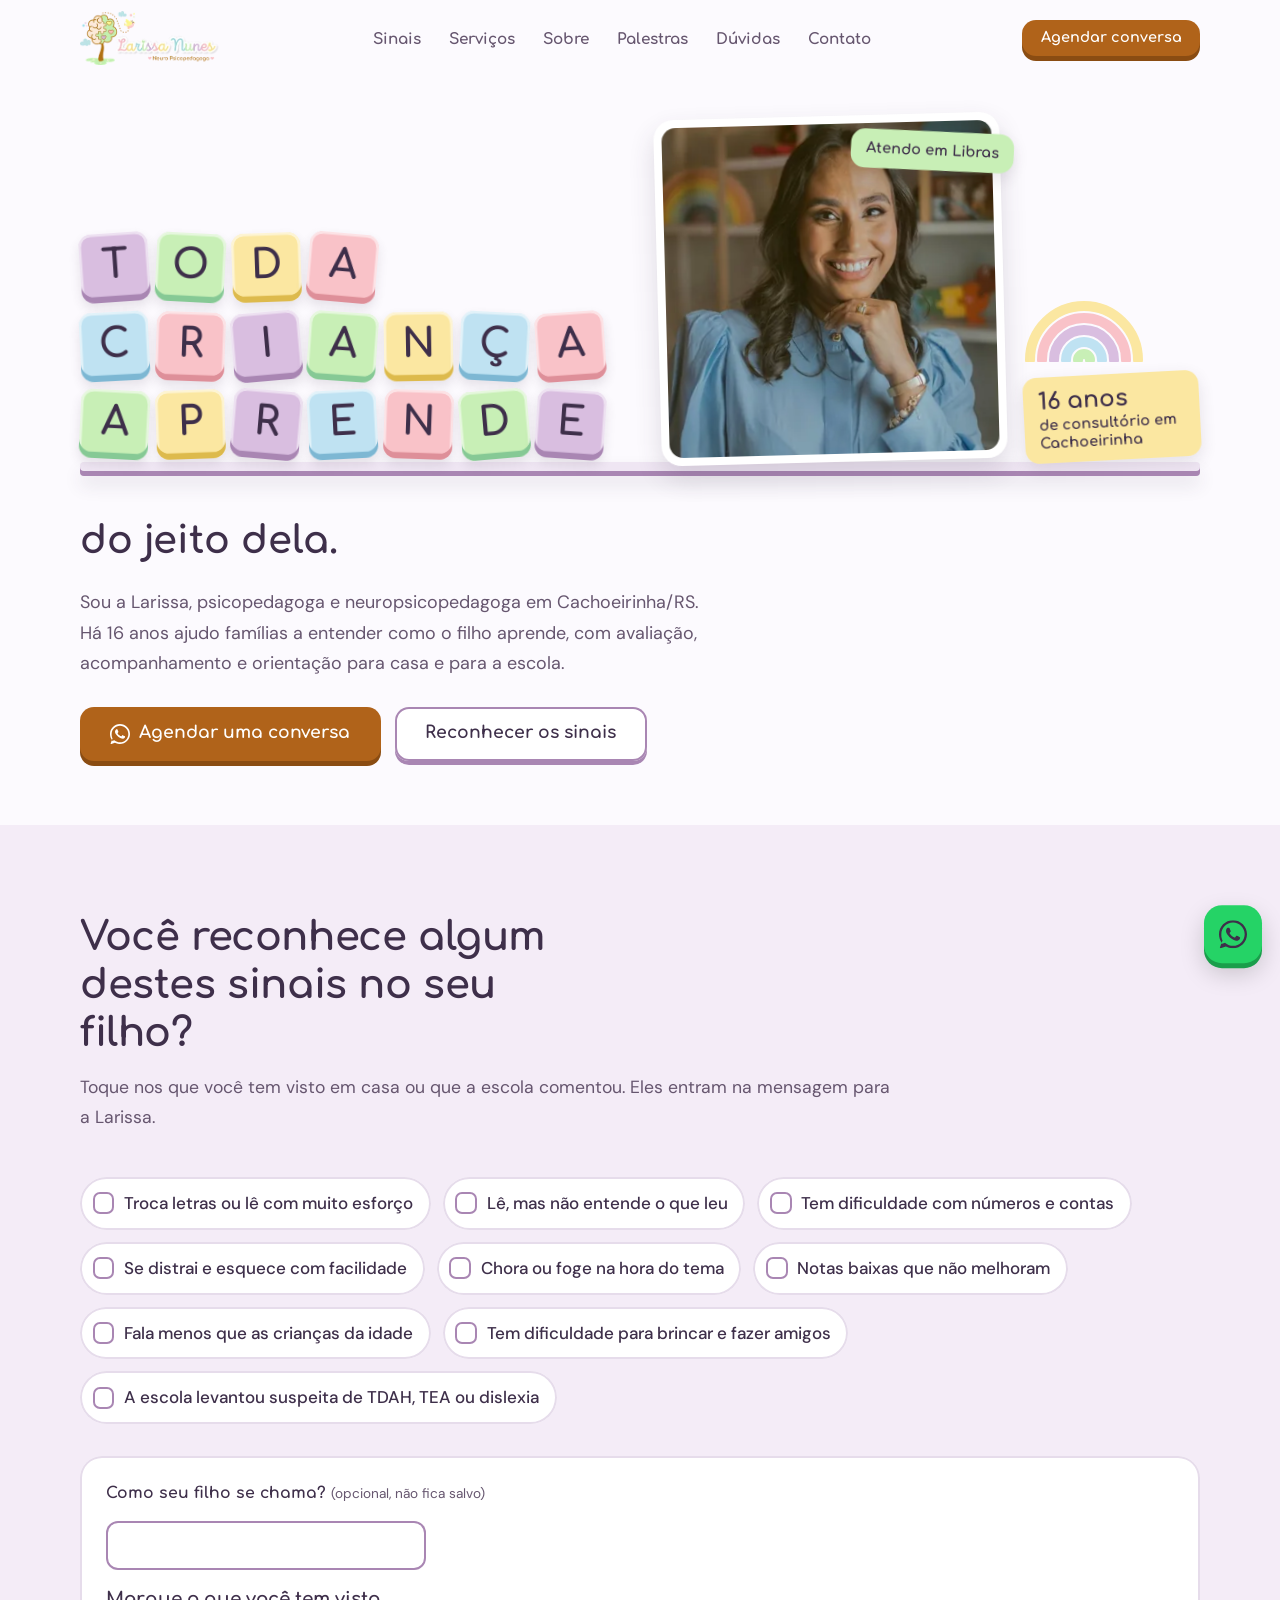
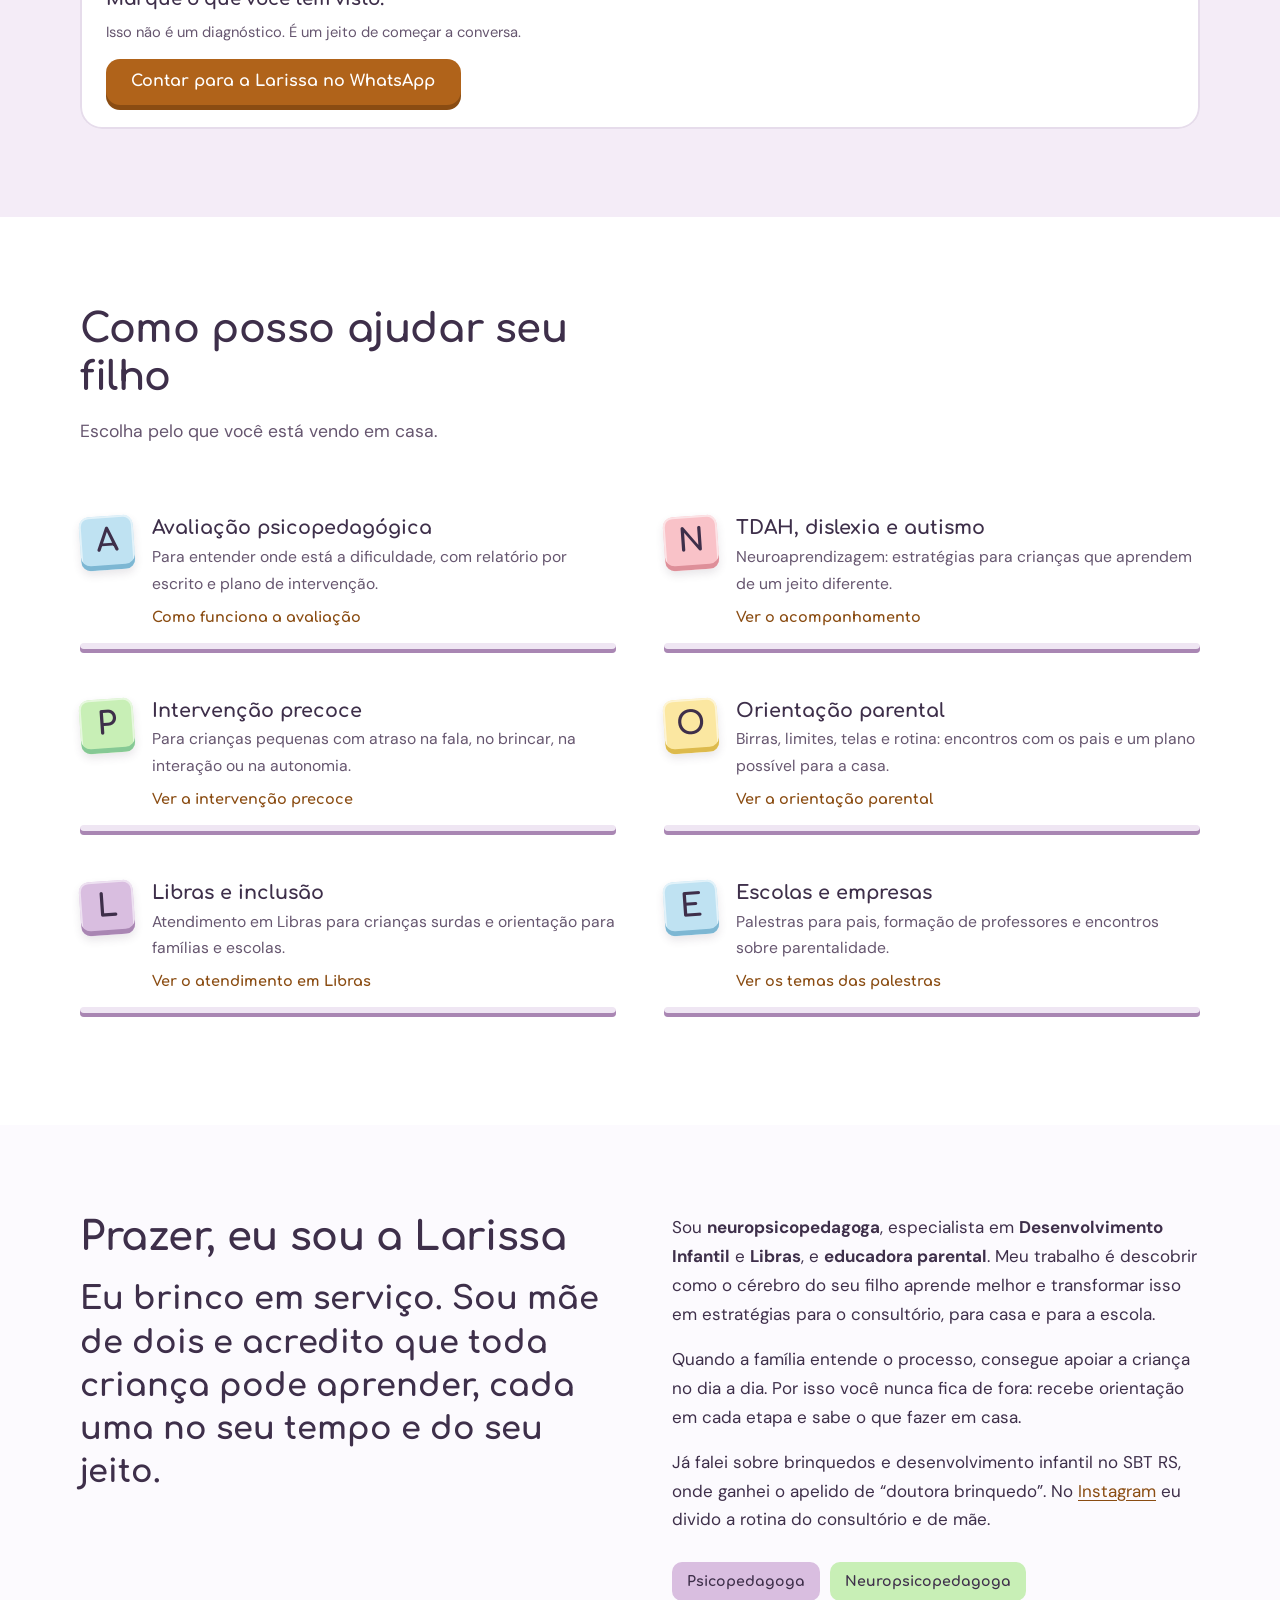
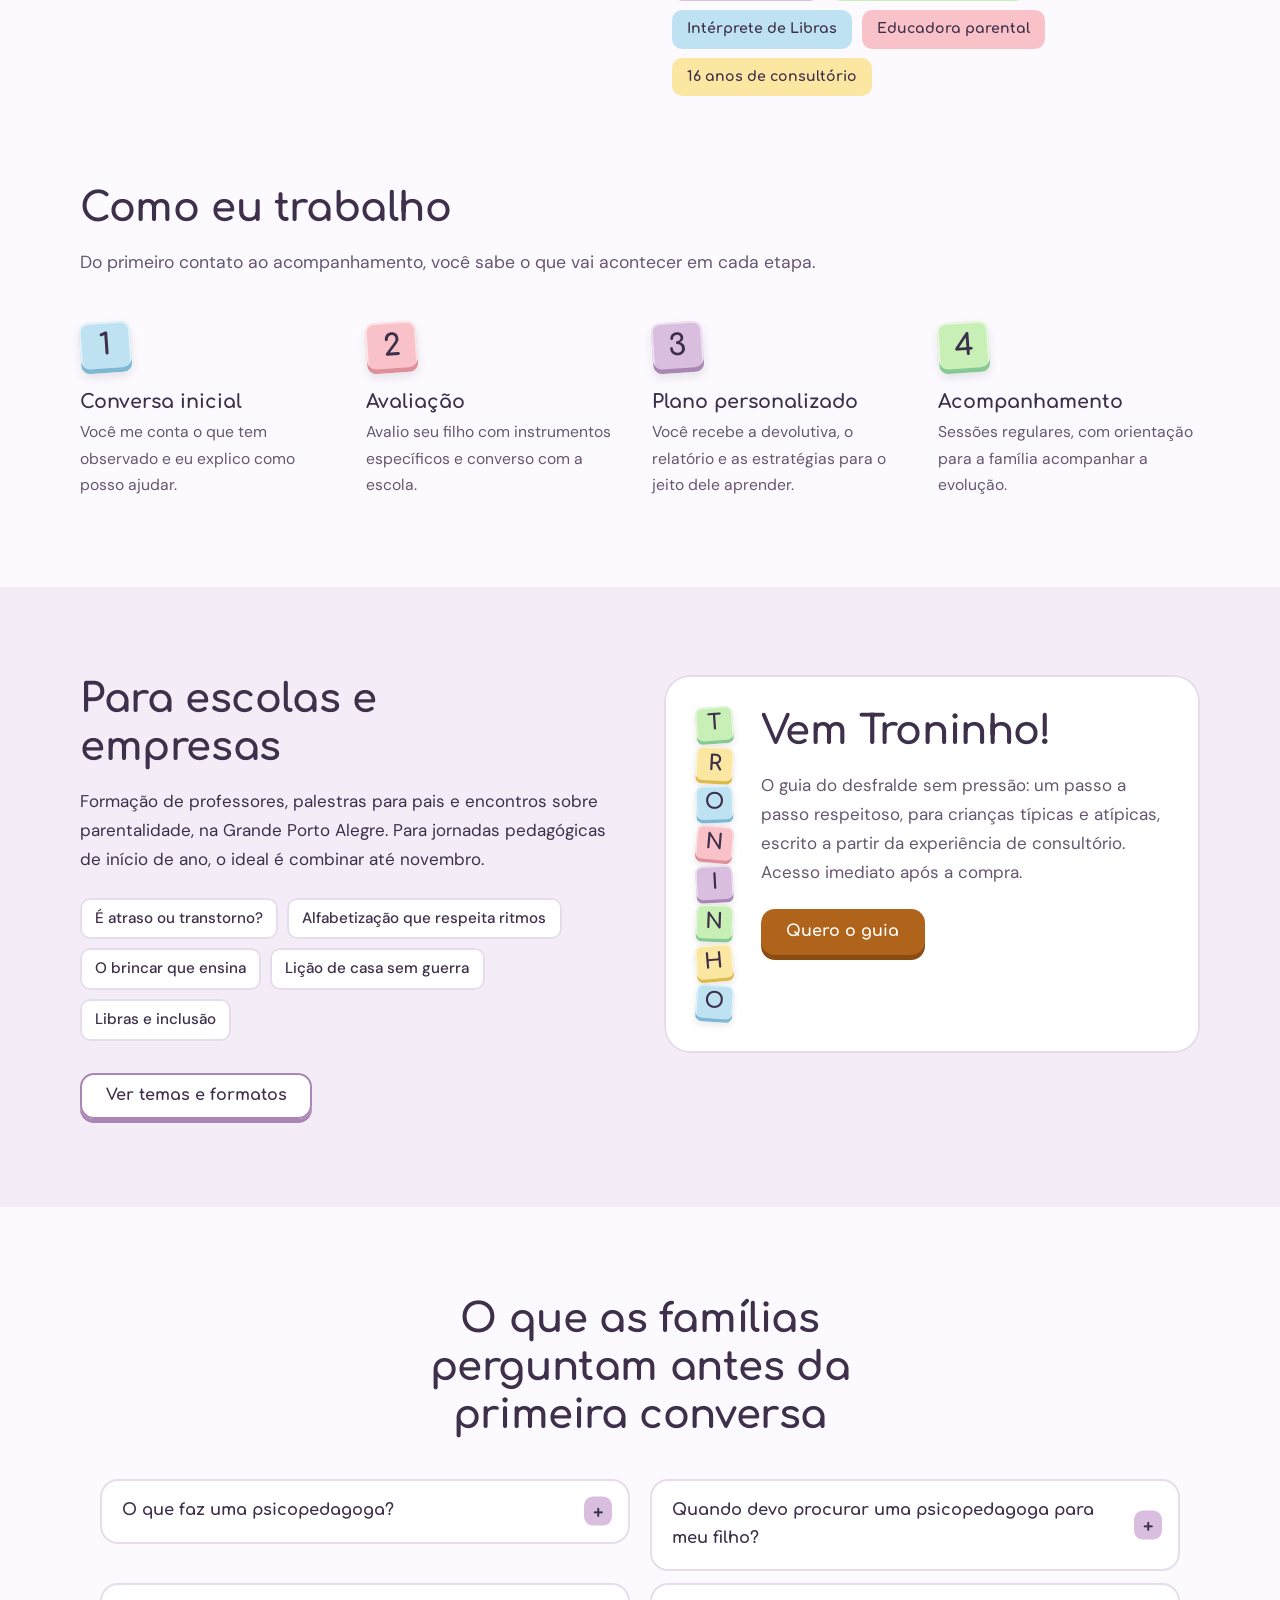
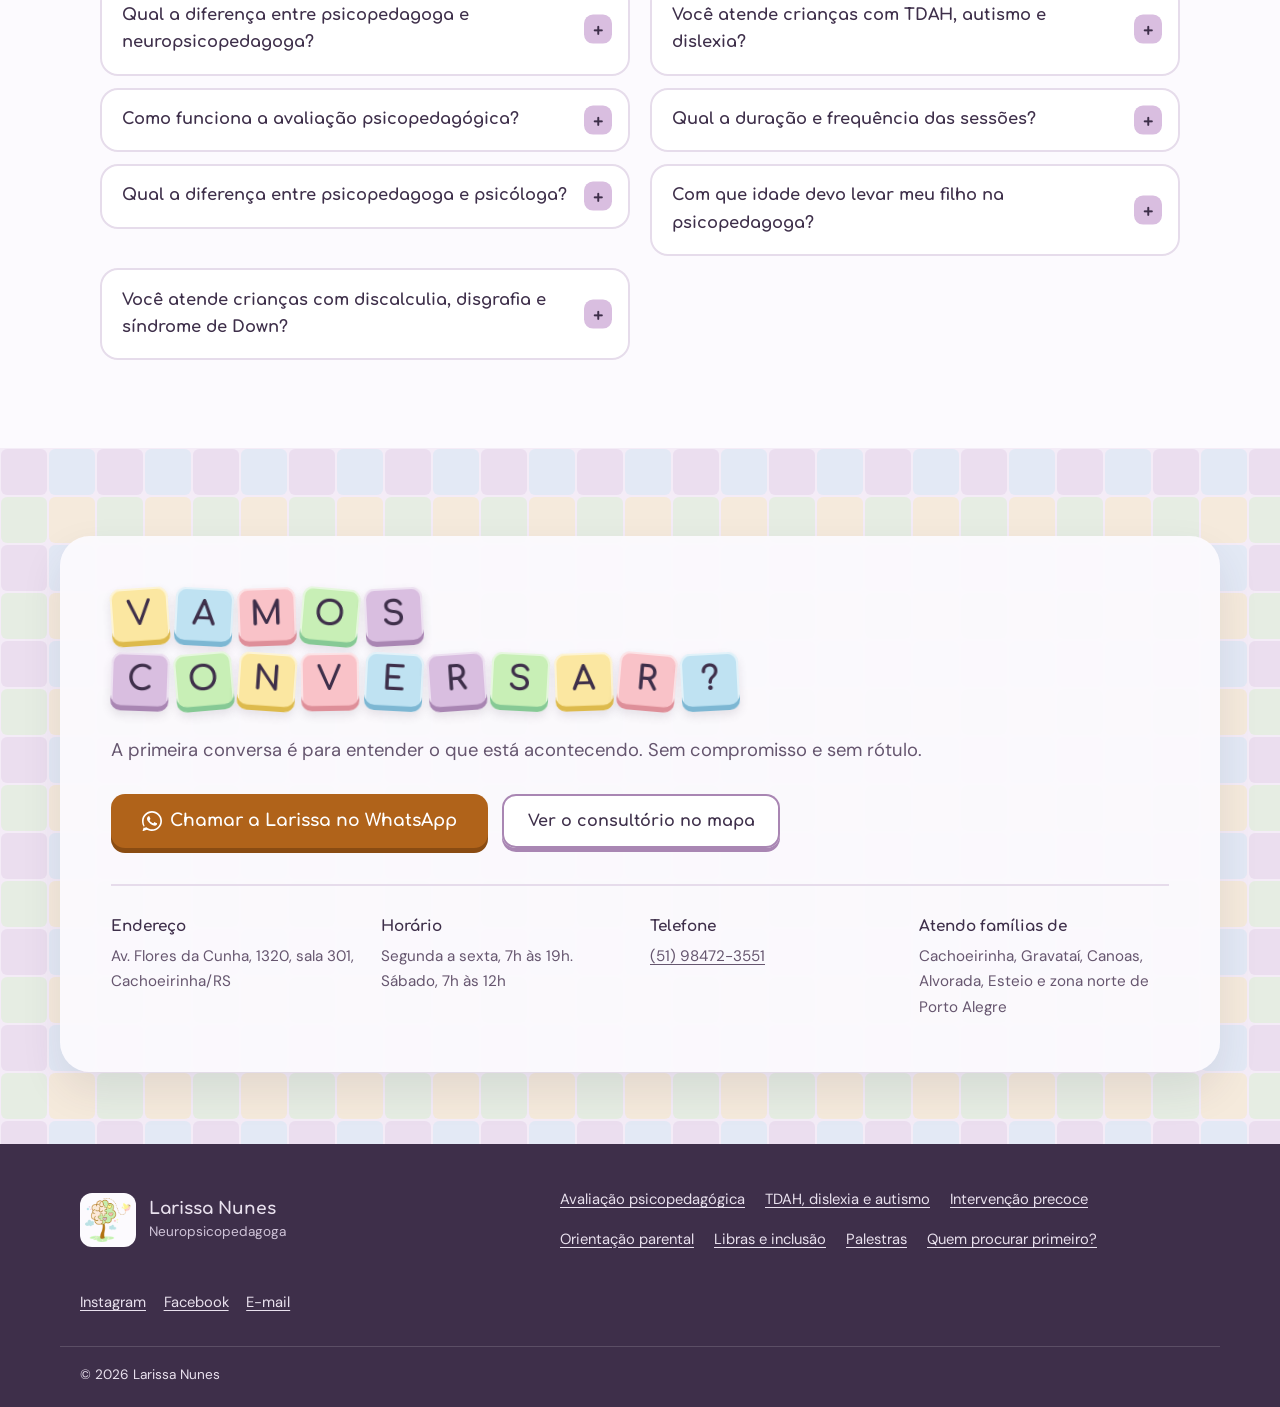
==== commit 4f23168e: "Acelera o carregamento: fontes sem bloquear a página e imagens no tamanho certo" ====
--- a/site/index.html
+++ b/site/index.html
@@ -44,7 +44,9 @@
   <!-- Fonts -->
   <link rel="preconnect" href="https://fonts.googleapis.com">
   <link rel="preconnect" href="https://fonts.gstatic.com" crossorigin>
-  <link rel="stylesheet" href="https://fonts.googleapis.com/css2?family=Comfortaa:wght@700&family=DM+Sans:opsz,wght@9..40,400;9..40,500;9..40,700&display=swap">
+  <link rel="preload" as="style" href="https://fonts.googleapis.com/css2?family=Comfortaa:wght@700&family=DM+Sans:opsz,wght@9..40,400;9..40,500;9..40,700&display=swap">
+  <link rel="stylesheet" href="https://fonts.googleapis.com/css2?family=Comfortaa:wght@700&family=DM+Sans:opsz,wght@9..40,400;9..40,500;9..40,700&display=swap" media="print" onload="this.media='all'">
+  <noscript><link rel="stylesheet" href="https://fonts.googleapis.com/css2?family=Comfortaa:wght@700&family=DM+Sans:opsz,wght@9..40,400;9..40,500;9..40,700&display=swap"></noscript>
 
   <!-- CSS -->
   <link rel="stylesheet" href="assets/css/style.css?v=20261008b">
@@ -133,7 +135,7 @@
     <div class="container header__inner">
       <a href="/" class="header__logo">
         <picture>
-          <source srcset="assets/img/logo-principal.webp" type="image/webp">
+          <source srcset="assets/img/logo-principal-120.webp 1x, assets/img/logo-principal.webp 2x" type="image/webp">
           <img src="assets/img/logo-principal.png" alt="Larissa Nunes — Neuro Psicopedagoga" class="header__logo-img" width="418" height="160" fetchpriority="high">
         </picture>
       </a>
@@ -170,7 +172,7 @@
           <div class="estante__retrato">
             <div class="retrato">
               <picture>
-                <source srcset="assets/img/larissa.webp" type="image/webp">
+                <source srcset="assets/img/larissa-400.webp 400w, assets/img/larissa-640.webp 640w, assets/img/larissa.webp 880w" sizes="(max-width: 720px) 58vw, 360px" type="image/webp">
                 <img src="assets/img/larissa.jpg" alt="Larissa Nunes sorrindo no consultório, com estantes de brinquedos ao fundo" width="880" height="880" fetchpriority="high">
               </picture>
               <p class="adesivo adesivo--libras">Atendo em Libras</p>
@@ -349,7 +351,7 @@
     <div class="container footer__inner">
       <a href="/" class="footer__marca">
         <picture>
-          <source srcset="assets/img/submarca.webp" type="image/webp">
+          <source srcset="assets/img/submarca-120.webp 1x, assets/img/submarca.webp 2x" type="image/webp">
           <img src="assets/img/submarca.png" alt="Larissa Nunes" class="footer__logo-img" width="168" height="160" loading="lazy" decoding="async">
         </picture>
         <span>Larissa Nunes<br><small>Neuropsicopedagoga</small></span>
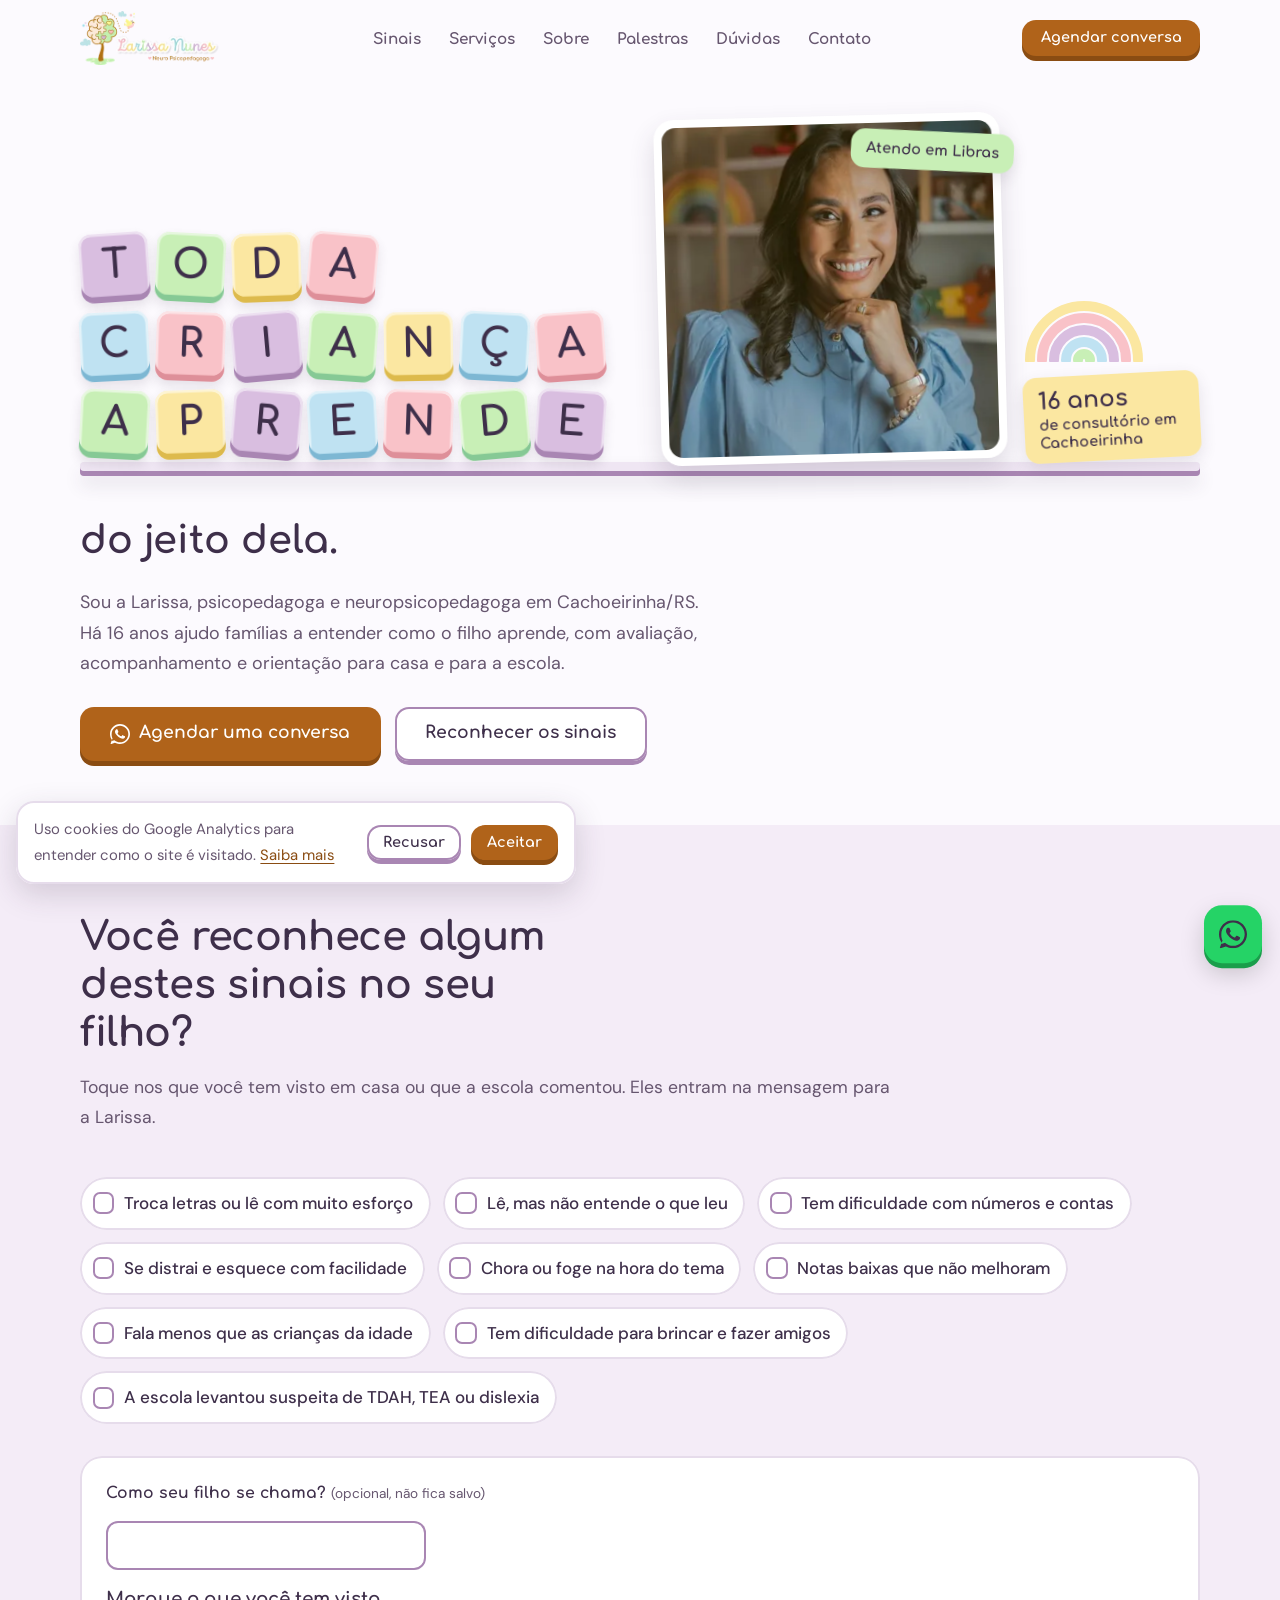
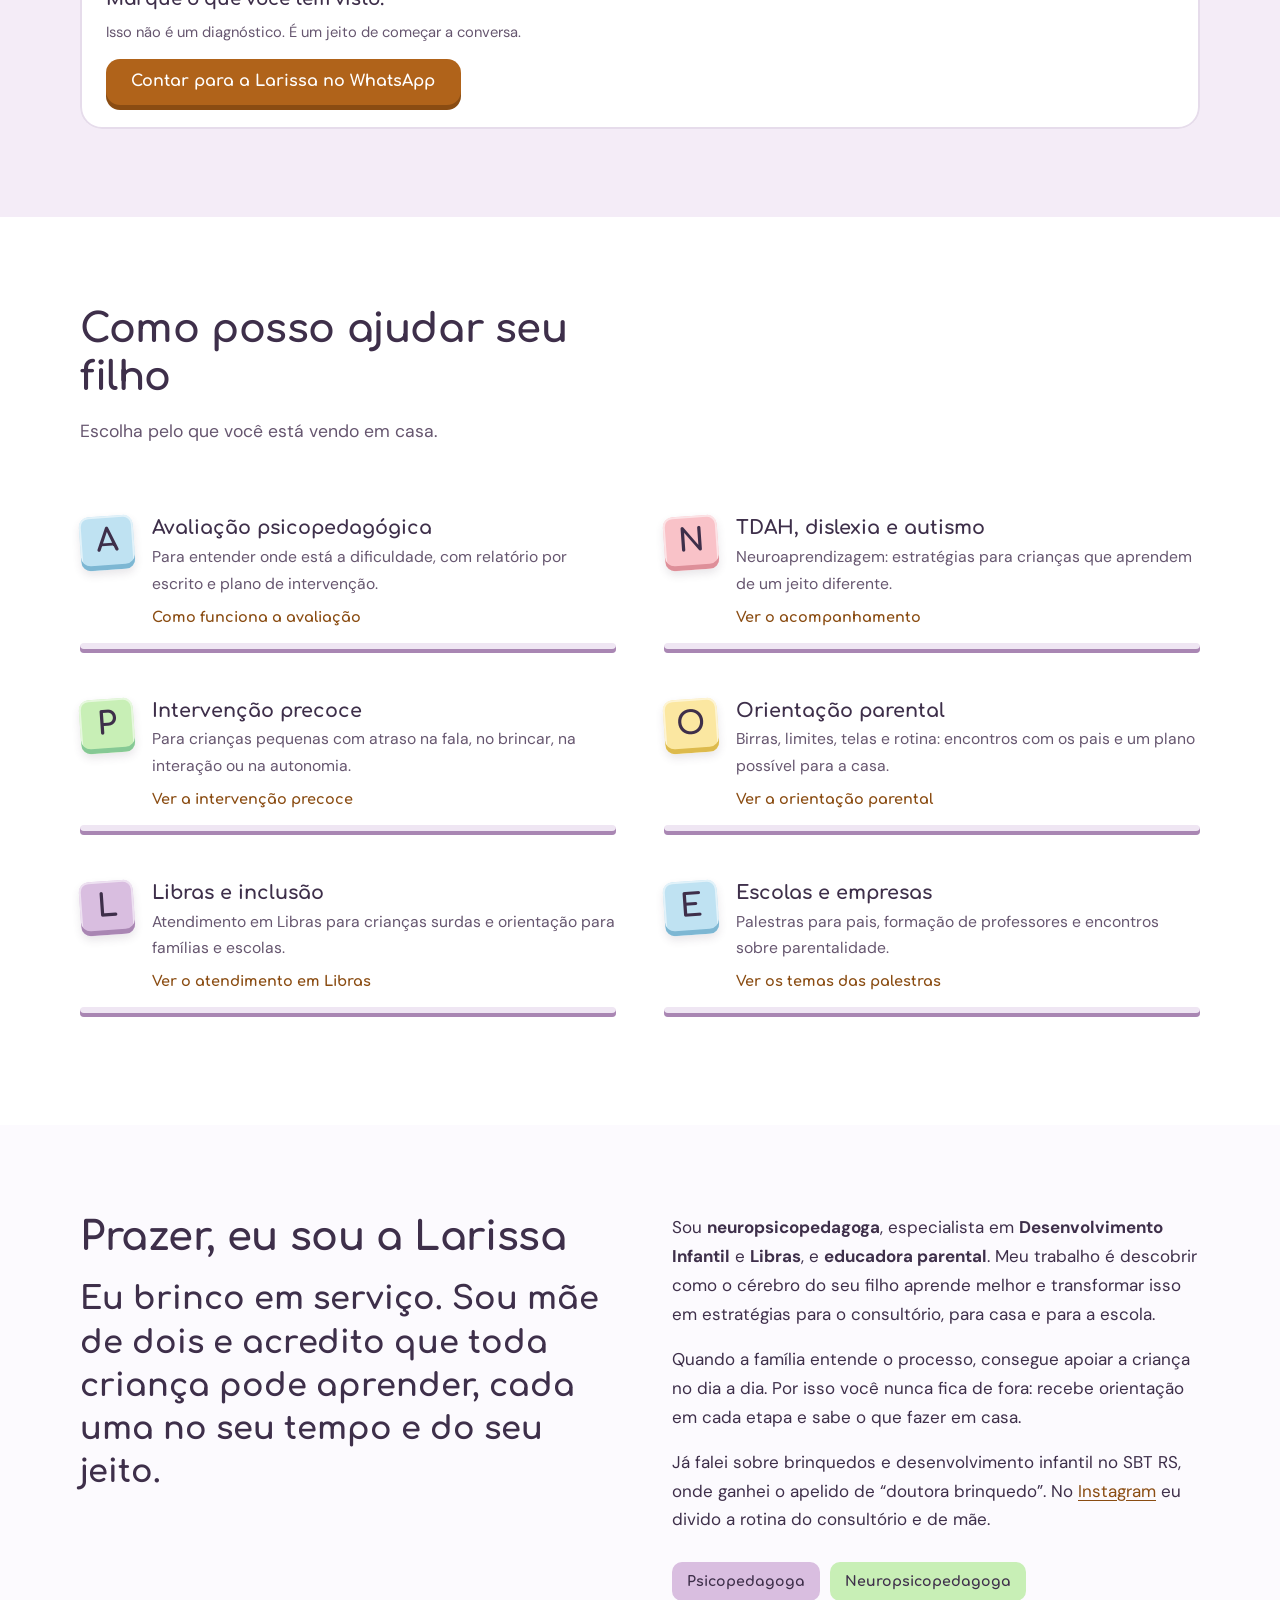
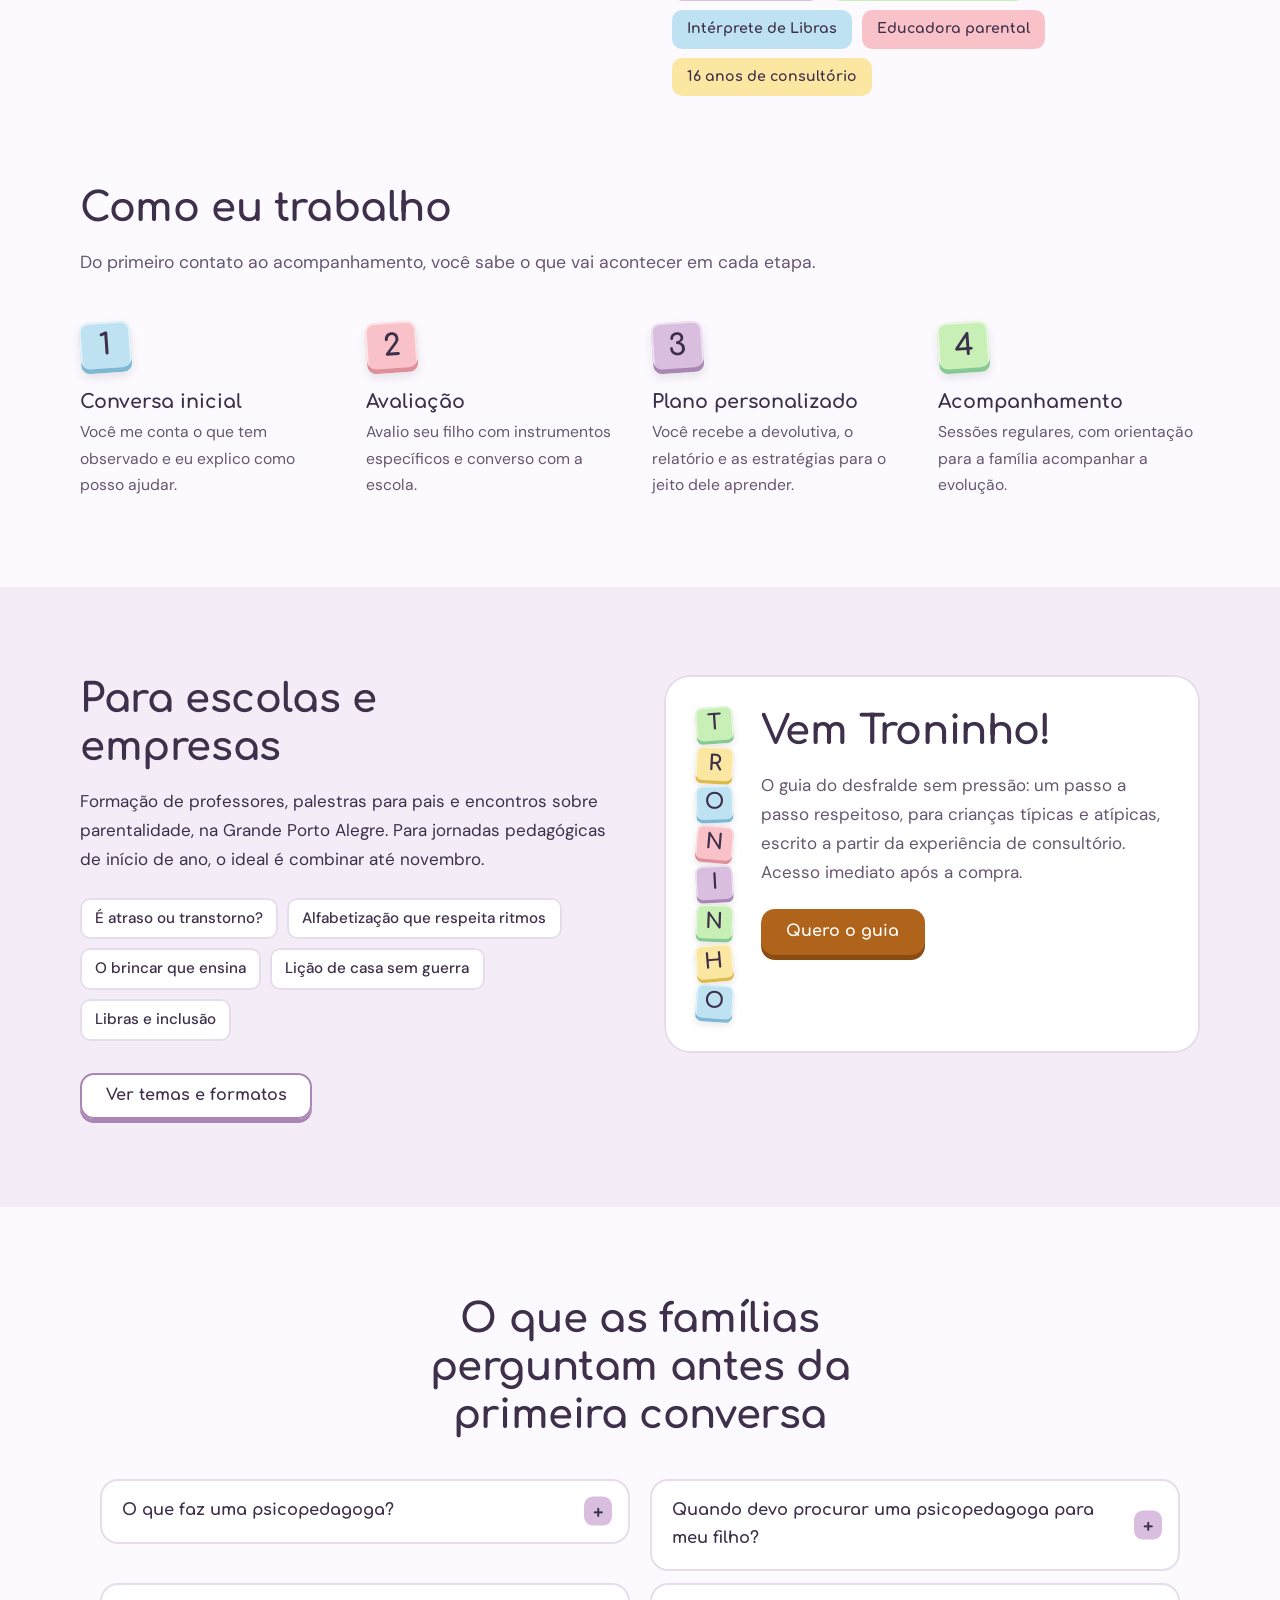
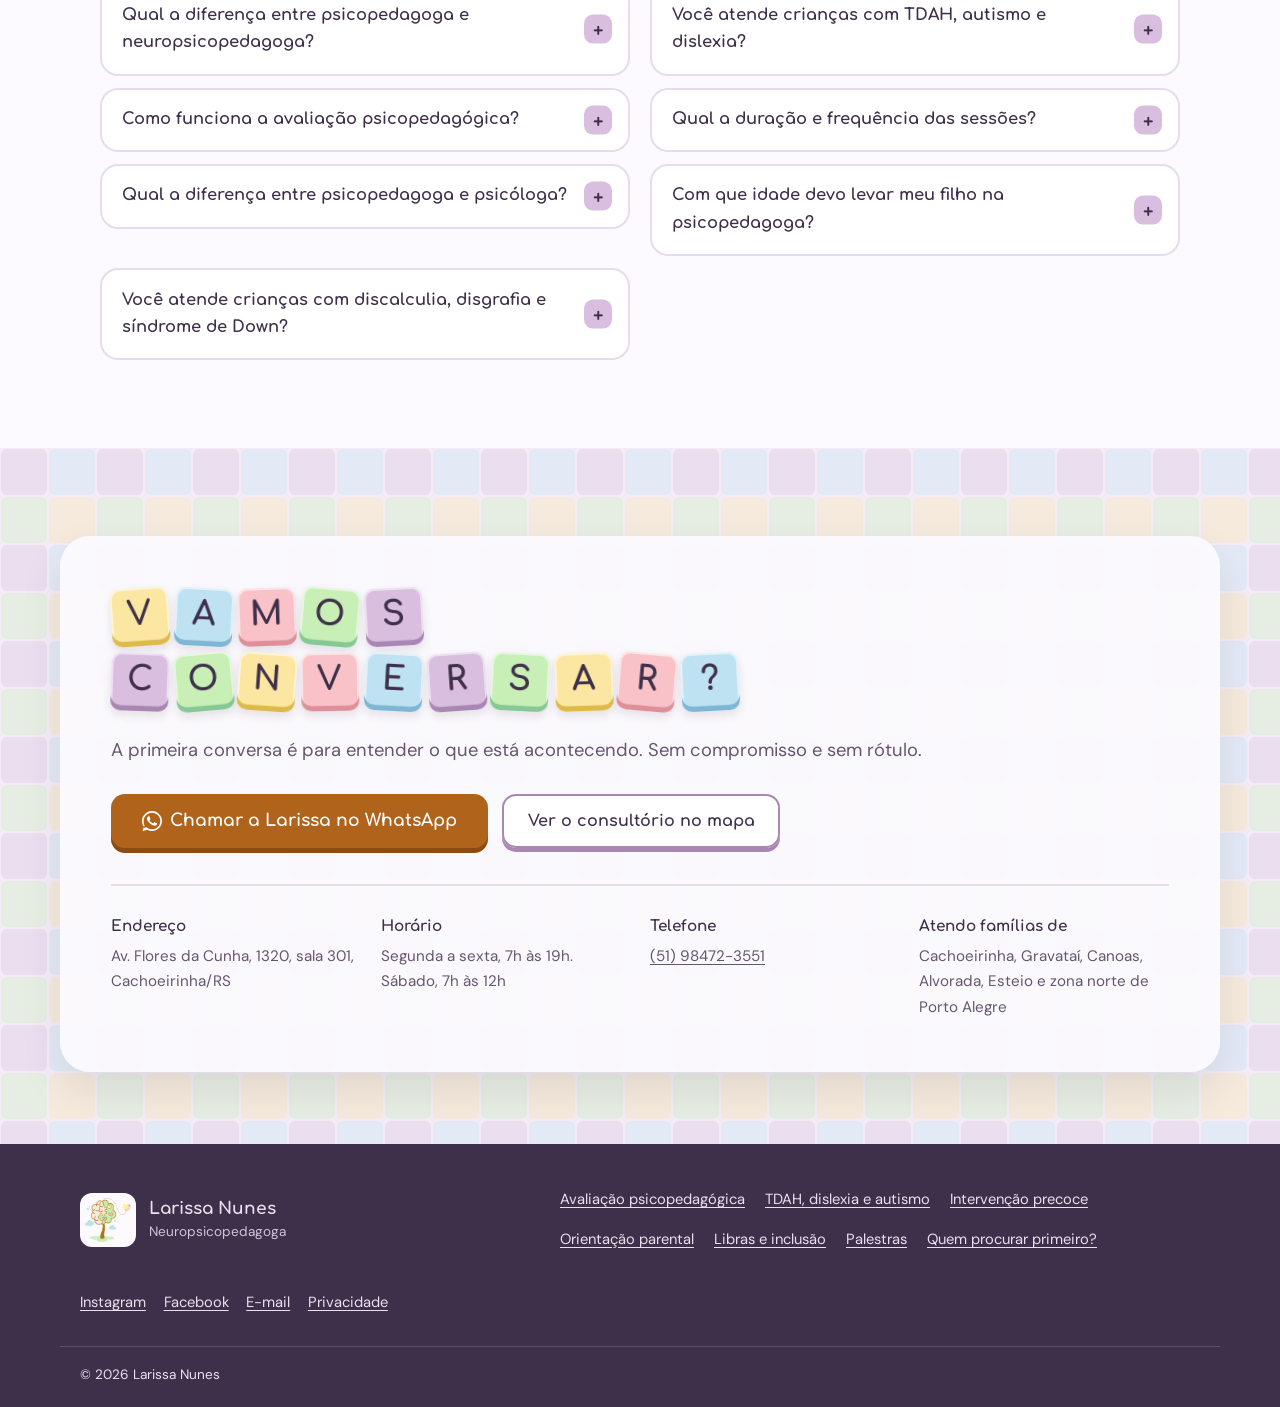
==== commit 225de4ba: "Liga o Google Analytics com aviso de cookies e amplia a página de palestras - Google Analytics 4 com" ====
--- a/site/index.html
+++ b/site/index.html
@@ -49,7 +49,7 @@
   <noscript><link rel="stylesheet" href="https://fonts.googleapis.com/css2?family=Comfortaa:wght@700&family=DM+Sans:opsz,wght@9..40,400;9..40,500;9..40,700&display=swap"></noscript>
 
   <!-- CSS -->
-  <link rel="stylesheet" href="assets/css/style.css?v=20261008b">
+  <link rel="stylesheet" href="assets/css/style.css?v=20261009a">
 
   <!-- Schema.org — MedicalBusiness + Person -->
   <script type="application/ld+json">
@@ -126,6 +126,16 @@
     ]
   }
   </script>
+  <!-- Google Analytics 4 (só mede de verdade depois que a pessoa aceita os cookies) -->
+  <script>
+    window.dataLayer = window.dataLayer || [];
+    function gtag(){dataLayer.push(arguments);}
+    gtag('consent', 'default', { analytics_storage: 'denied', ad_storage: 'denied', ad_user_data: 'denied', ad_personalization: 'denied' });
+    try { if (localStorage.getItem('ln-cookies') === 'aceito') gtag('consent', 'update', { analytics_storage: 'granted' }); } catch (e) {}
+    gtag('js', new Date());
+    gtag('config', 'G-RC90RQ8YV5');
+  </script>
+  <script async src="https://www.googletagmanager.com/gtag/js?id=G-RC90RQ8YV5"></script>
 </head>
 <body>
   <a href="#conteudo" class="skip-link">Pular para o conteúdo</a>
@@ -369,6 +379,7 @@
         <a href="https://www.instagram.com/psicopedagoga.larinunes/" target="_blank" rel="noopener">Instagram</a>
         <a href="https://www.facebook.com/Pp.Larissa.Nunes/" target="_blank" rel="noopener">Facebook</a>
         <a href="mailto:larinsilveira@hotmail.com">E-mail</a>
+        <a href="/privacidade/">Privacidade</a>
       </div>
     </div>
     <div class="container footer__copy"><p>&copy; 2026 Larissa Nunes</p></div>
@@ -379,6 +390,6 @@
     <svg width="28" height="28" viewBox="0 0 24 24" fill="currentColor" aria-hidden="true"><path d="M17.472 14.382c-.297-.149-1.758-.867-2.03-.967-.273-.099-.471-.148-.67.15-.197.297-.767.966-.94 1.164-.173.199-.347.223-.644.075-.297-.15-1.255-.463-2.39-1.475-.883-.788-1.48-1.761-1.653-2.059-.173-.297-.018-.458.13-.606.134-.133.298-.347.446-.52.149-.174.198-.298.298-.497.099-.198.05-.371-.025-.52-.075-.149-.669-1.612-.916-2.207-.242-.579-.487-.5-.669-.51-.173-.008-.371-.01-.57-.01-.198 0-.52.074-.792.372-.272.297-1.04 1.016-1.04 2.479 0 1.462 1.065 2.875 1.213 3.074.149.198 2.096 3.2 5.077 4.487.709.306 1.262.489 1.694.625.712.227 1.36.195 1.871.118.571-.085 1.758-.719 2.006-1.413.248-.694.248-1.289.173-1.413-.074-.124-.272-.198-.57-.347z"/><path d="M12 0C5.373 0 0 5.373 0 12c0 2.625.846 5.059 2.284 7.034L.789 23.492a.5.5 0 00.611.611l4.458-1.495A11.94 11.94 0 0012 24c6.627 0 12-5.373 12-12S18.627 0 12 0zm0 22c-2.387 0-4.597-.838-6.328-2.236l-.442-.37-3.234 1.084 1.084-3.234-.37-.442A9.96 9.96 0 012 12C2 6.477 6.477 2 12 2s10 4.477 10 10-4.477 10-10 10z"/></svg>
   </a>
 
-  <script src="assets/js/main.js?v=20261008b"></script>
+  <script src="assets/js/main.js?v=20261009a"></script>
 </body>
 </html>
--- a/site/assets/css/style.css
+++ b/site/assets/css/style.css
@@ -457,3 +457,25 @@
 @media (prefers-reduced-motion: reduce) {
   *, *::before, *::after { animation: none !important; transition: none !important; scroll-behavior: auto !important; }
 }
+
+/* ====== LINHA DO ANO ESCOLAR (página de palestras) ====== */
+.ano { display: grid; grid-template-columns: repeat(12, 1fr); gap: 6px; margin: 0.5rem 0 1.25rem; }
+.mes { text-align: center; }
+.mes span { display: block; font-family: var(--font-display); font-weight: 700; font-size: 0.8rem; color: var(--tinta-suave); margin-bottom: 6px; }
+.mes i { display: block; height: 16px; border-radius: 5px; background: var(--linha); }
+.mes.marca-l i { background: var(--lilas); box-shadow: inset 0 -4px 0 var(--lilas-borda); }
+.mes.marca-c i { background: var(--ceu); box-shadow: inset 0 -4px 0 var(--ceu-borda); }
+.mes.marca-r i { background: var(--rosa); box-shadow: inset 0 -4px 0 var(--rosa-borda); }
+.mes.agora i { background: repeating-linear-gradient(-45deg, var(--sol), var(--sol) 5px, #fff6d6 5px, #fff6d6 10px); box-shadow: inset 0 -4px 0 var(--sol-borda); }
+.mes[class*="marca"] span, .mes.agora span { color: var(--tinta); }
+@media (max-width: 480px) { .ano { gap: 3px; } .mes span { font-size: 0.62rem; } }
+
+/* ====== AVISO DE COOKIES ====== */
+.cookies {
+  position: fixed; left: 1rem; right: 1rem; bottom: 1rem; z-index: 120; max-width: 560px;
+  display: flex; flex-wrap: wrap; align-items: center; gap: 0.75rem 1rem; padding: 1rem 1.15rem;
+  background: var(--branco); border-radius: 18px; box-shadow: 0 10px 30px rgba(62,47,74,0.18), inset 0 0 0 2px var(--linha);
+}
+.cookies p { flex: 1 1 260px; font-size: 0.93rem; color: var(--tinta-suave); }
+.cookies__botoes { display: flex; gap: 0.6rem; }
+.cookies .btn { padding: 0.55rem 1rem; font-size: 0.9rem; }
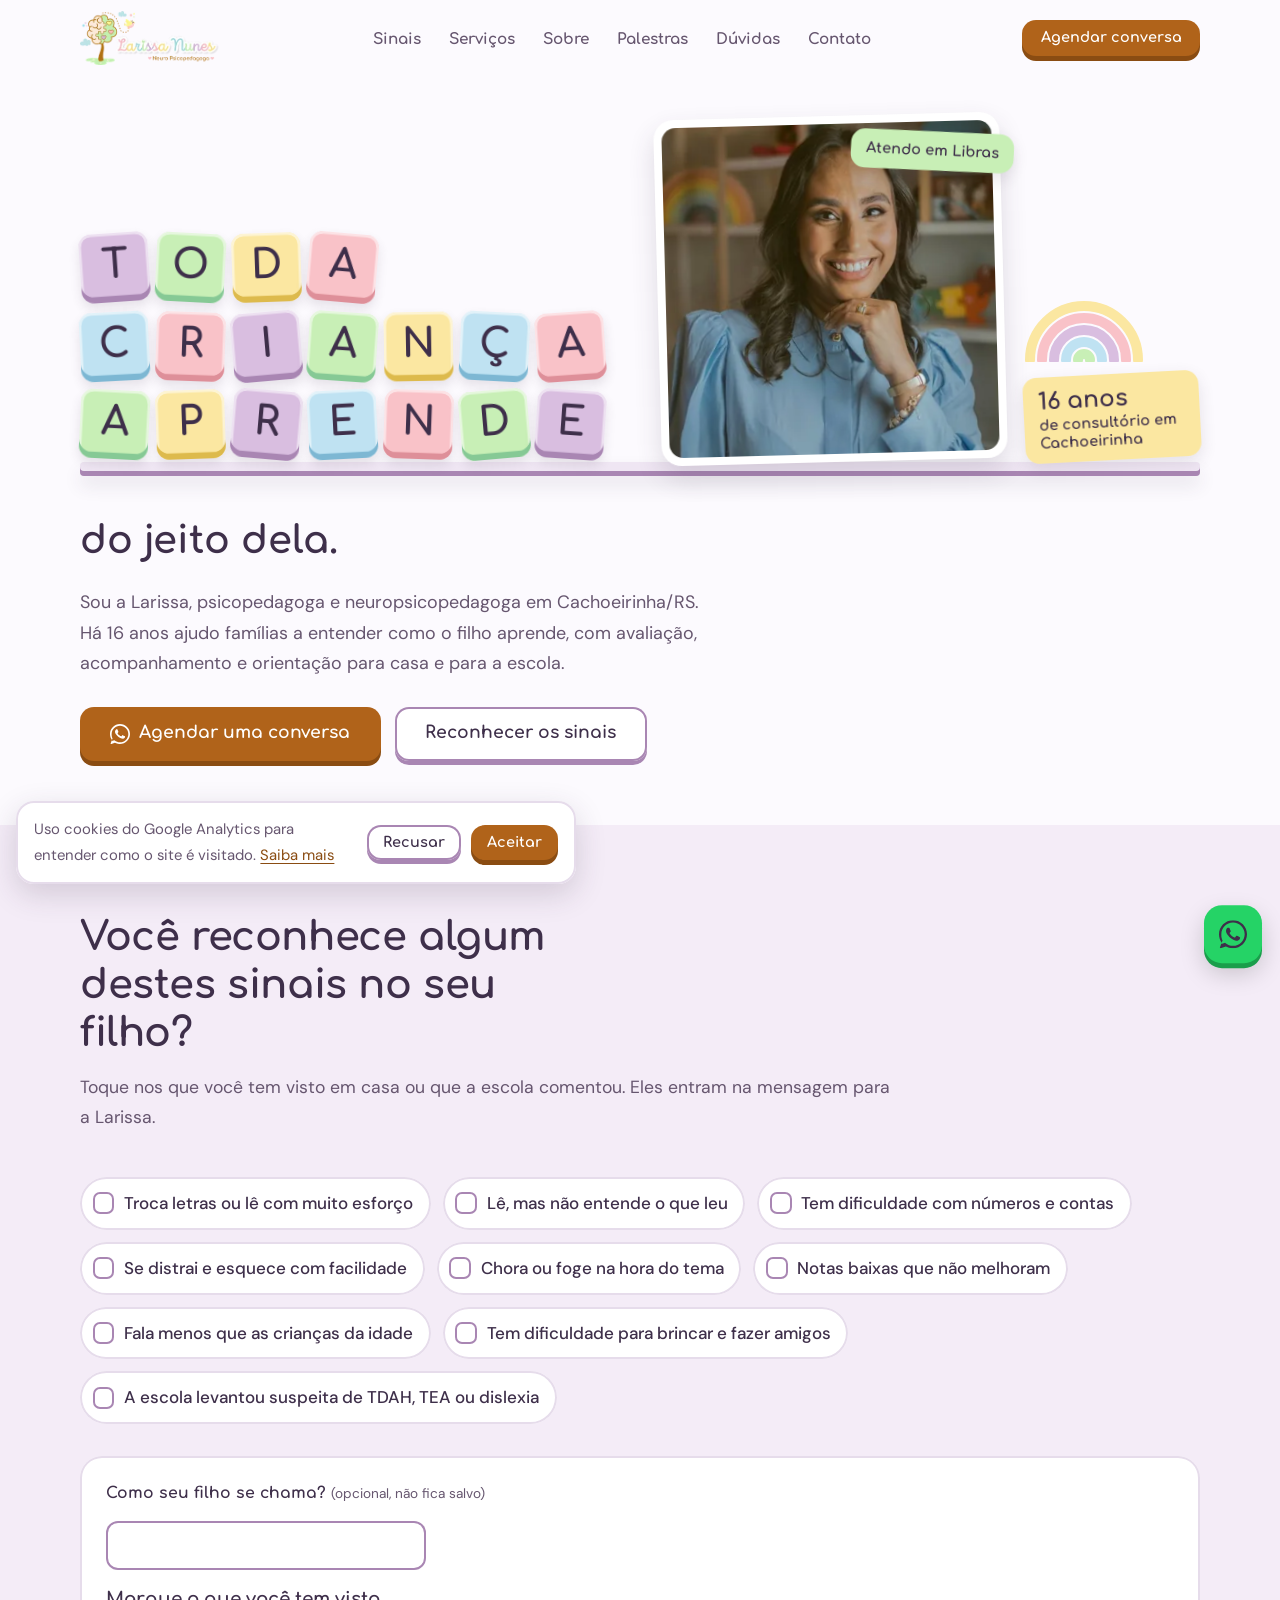
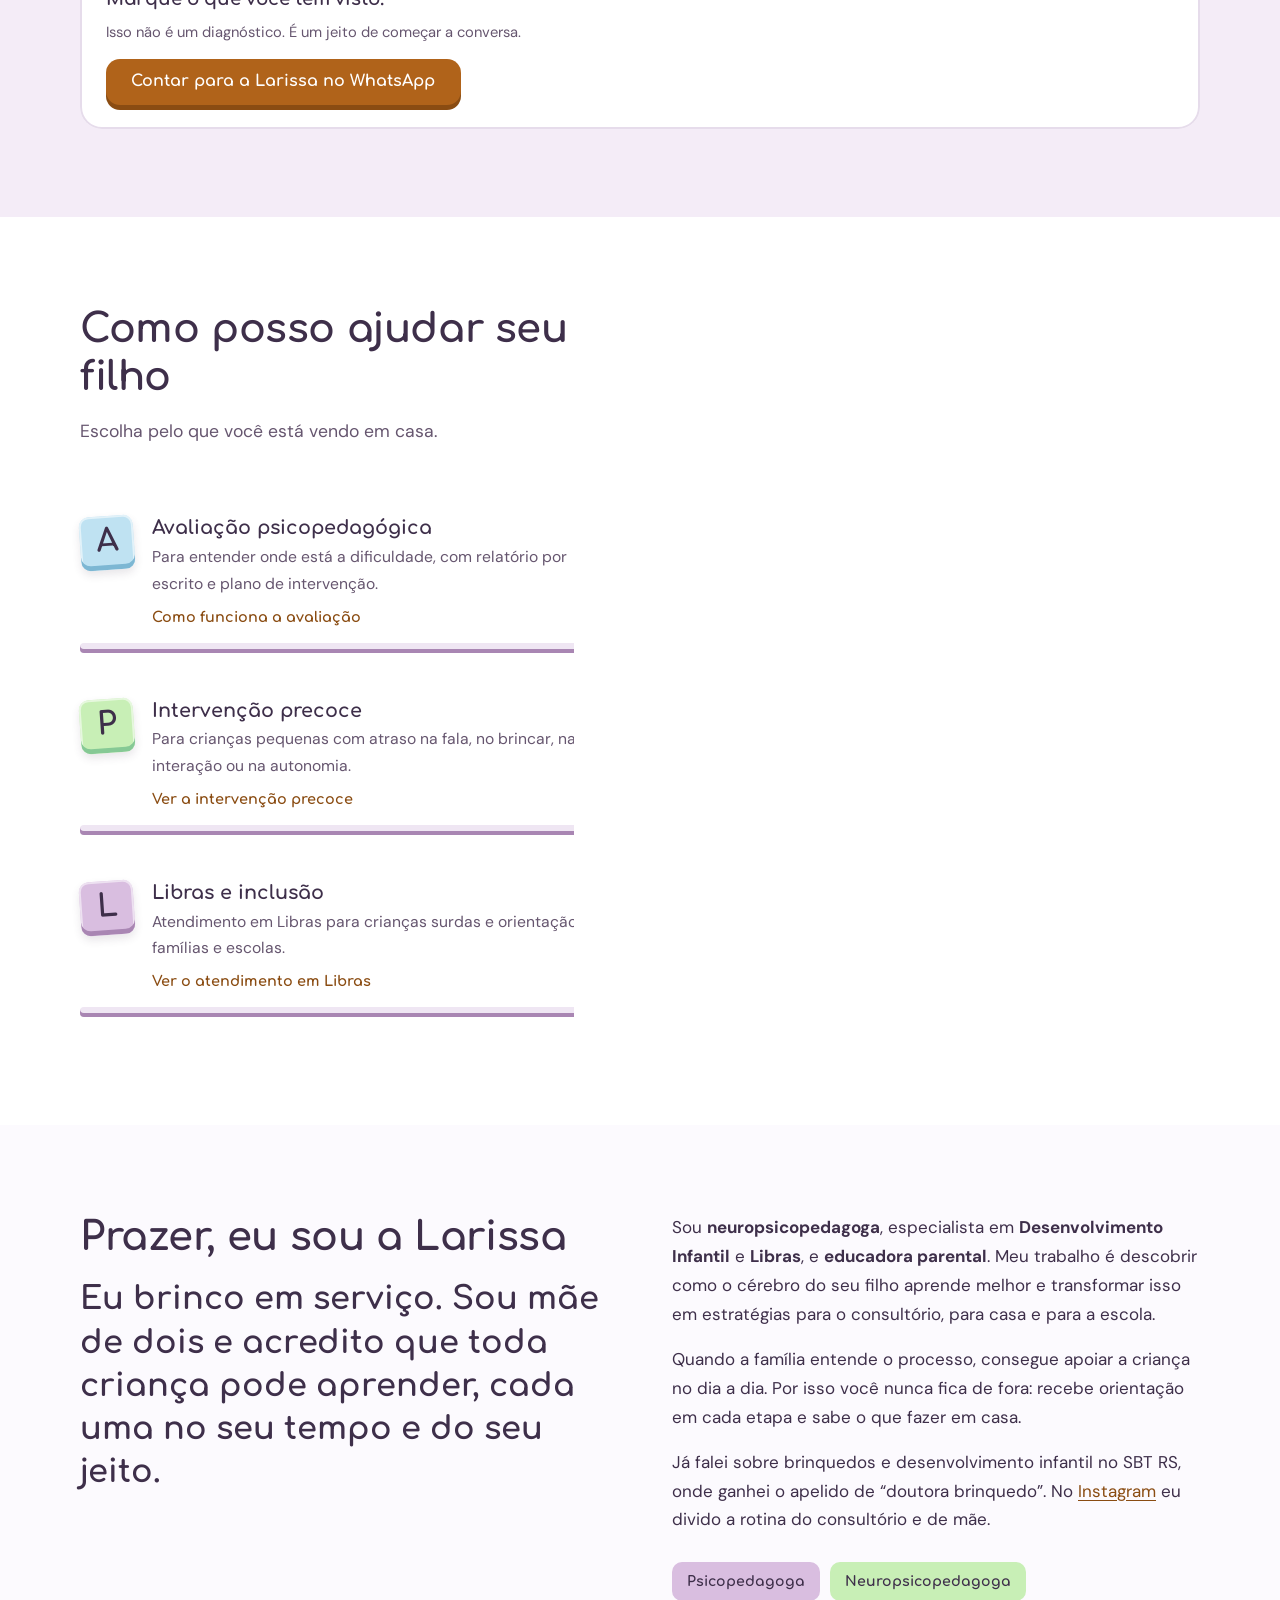
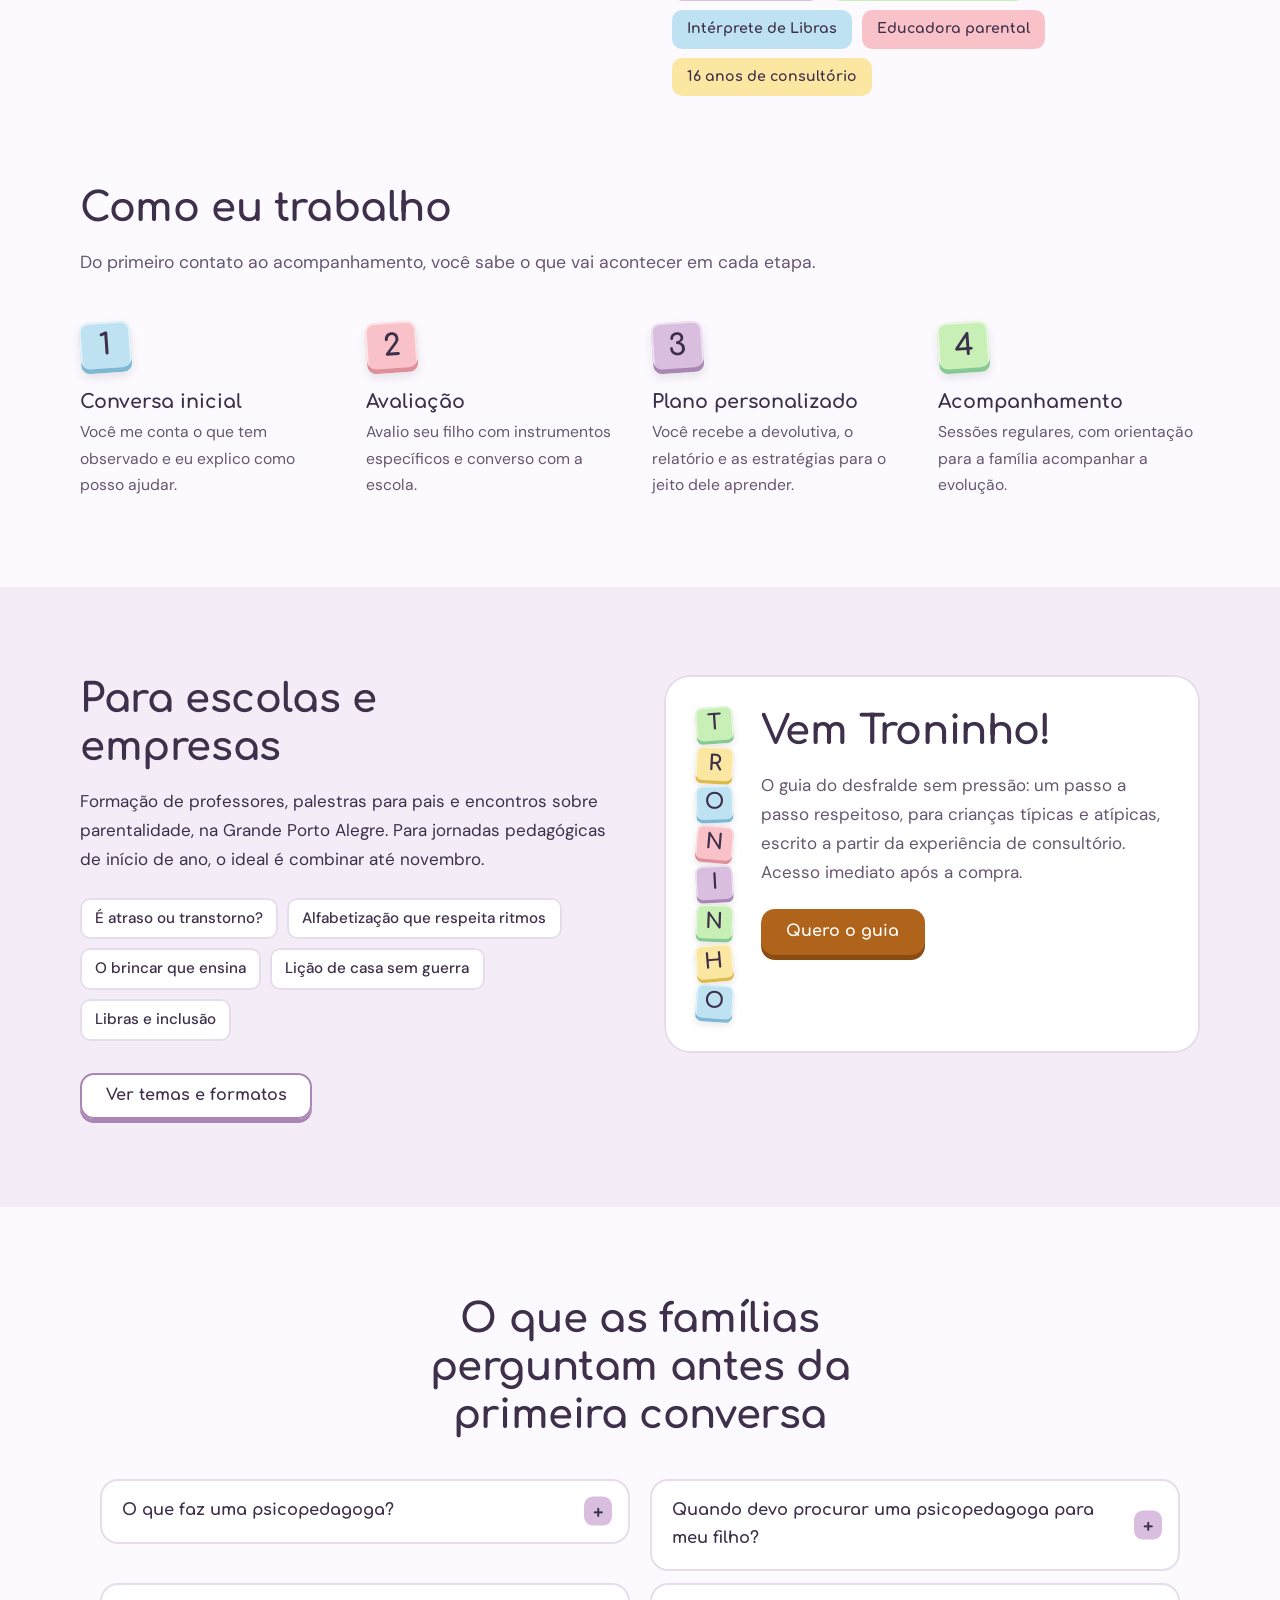
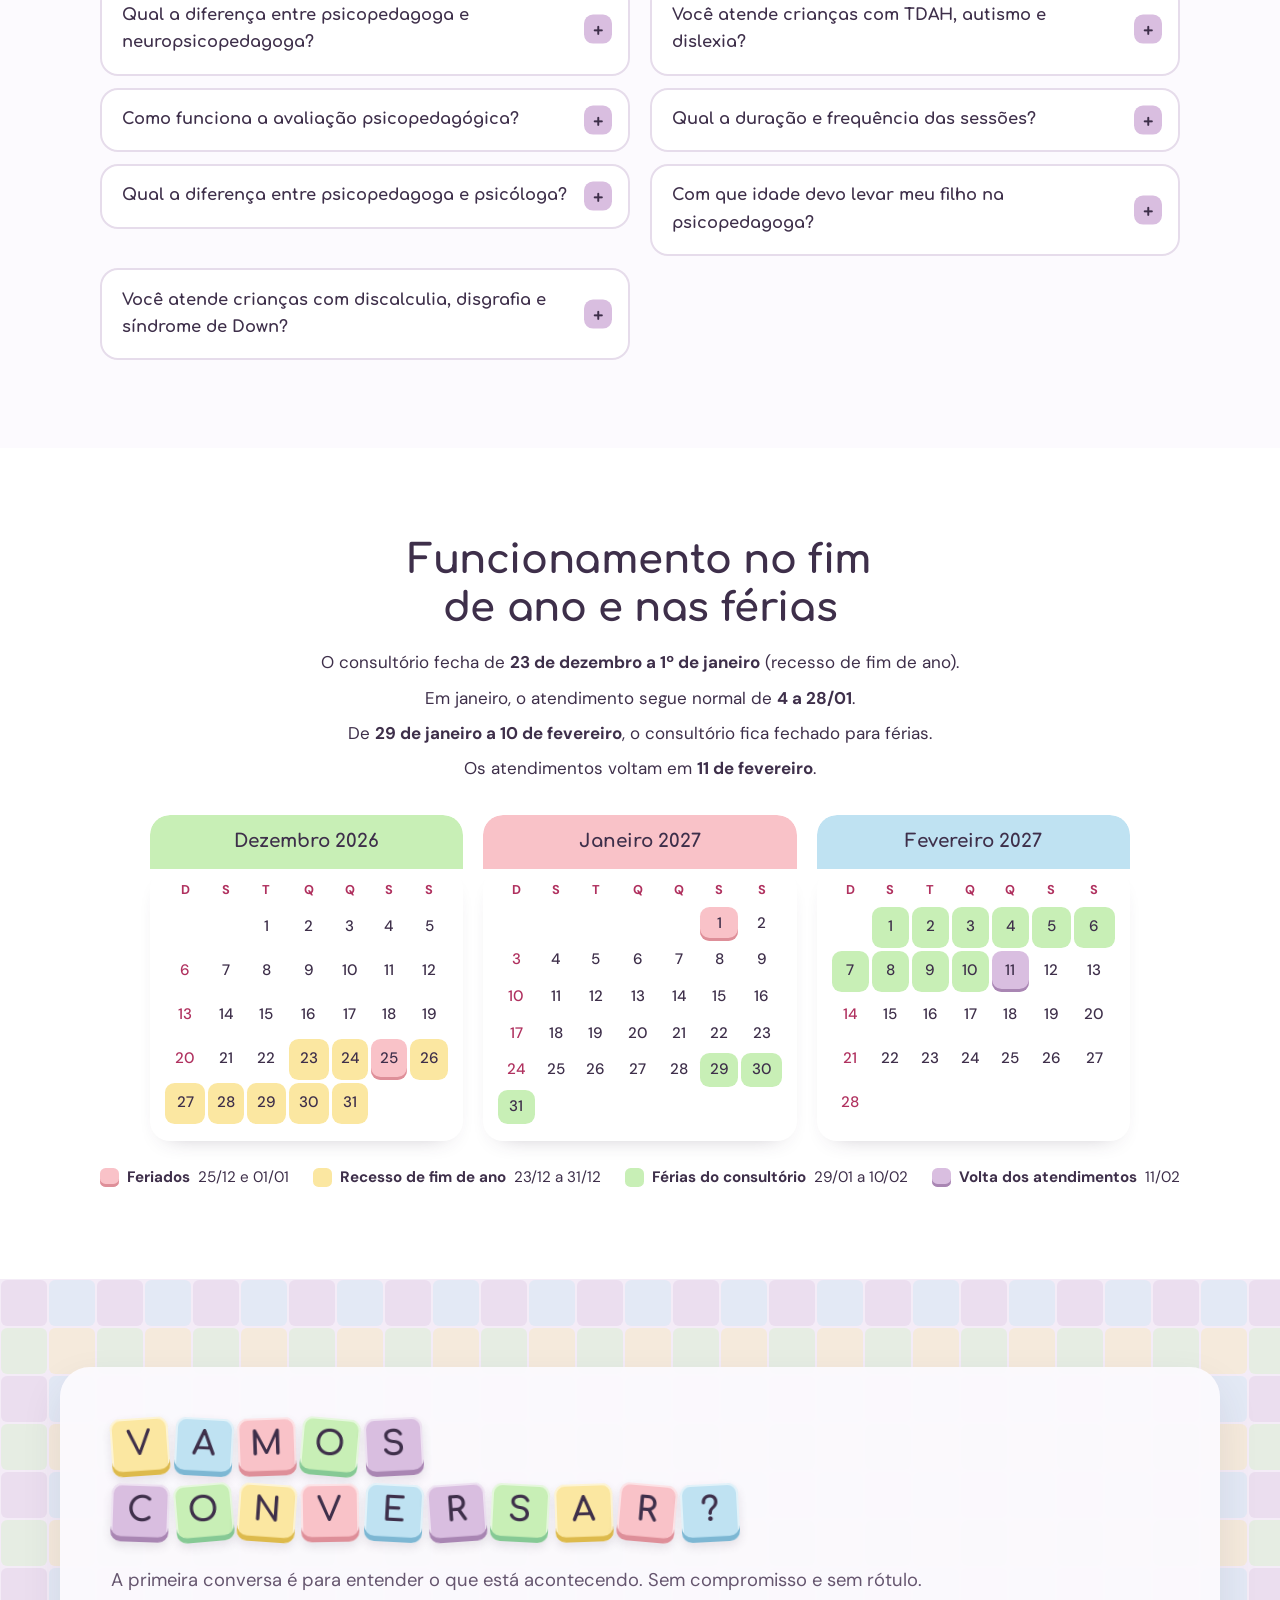
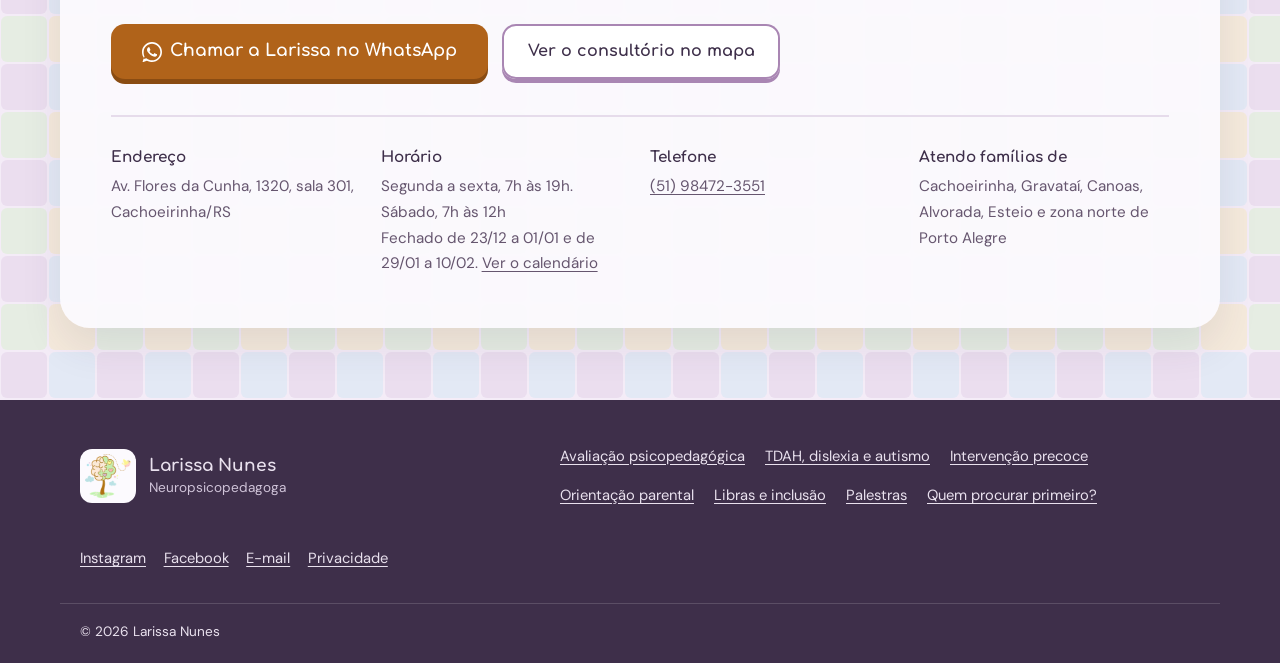
==== commit 952b58fd: "Adiciona o calendário de fim de ano e férias do consultório Calendário em HTML na home, antes do Con" ====
--- a/site/index.html
+++ b/site/index.html
@@ -49,7 +49,7 @@
   <noscript><link rel="stylesheet" href="https://fonts.googleapis.com/css2?family=Comfortaa:wght@700&family=DM+Sans:opsz,wght@9..40,400;9..40,500;9..40,700&display=swap"></noscript>
 
   <!-- CSS -->
-  <link rel="stylesheet" href="assets/css/style.css?v=20261009a">
+  <link rel="stylesheet" href="assets/css/style.css?v=20261121c">
 
   <!-- Schema.org — MedicalBusiness + Person -->
   <script type="application/ld+json">
@@ -196,6 +196,7 @@
         </div>
         <div class="hero__conteudo">
           <p class="hero__complemento" aria-hidden="true">do jeito dela.</p>
+          <a class="aviso-campanha" href="/black-friday/" data-ate="2026-11-30T23:59:59-03:00"><span class="aviso-campanha__selo">Black Friday</span> <span>Agende a avaliação até 30/11 e a primeira sessão fica gratuita&nbsp;→</span></a>
           <p class="hero__texto">Sou a Larissa, psicopedagoga e neuropsicopedagoga em Cachoeirinha/RS. Há 16 anos ajudo famílias a entender como o filho aprende, com avaliação, acompanhamento e orientação para casa e para a escola.</p>
           <div class="hero__acoes">
             <a href="https://wa.me/5551984723551?text=Ol%C3%A1%2C%20Larissa!%20Conheci%20seu%20trabalho%20pelo%20site%20e%20gostaria%20de%20saber%20mais%20sobre%20o%20atendimento." class="btn btn--acao btn--grande" target="_blank" rel="noopener">
@@ -331,6 +332,19 @@
       </div>
     </section>
 
+    <!-- calendario:inicio -->
+    <section class="section section--branca" id="calendario" data-ate="2027-02-11T23:59:59-03:00">
+      <div class="container">
+        <div class="calendario" data-ate="2027-02-11T23:59:59-03:00">
+        <h2 class="section__titulo section__titulo--centro">Funcionamento no fim de ano e nas férias</h2>
+        <ul class="calendario__resumo"><li>O consultório fecha de <strong>23 de dezembro a 1º de janeiro</strong> (recesso de fim de ano).</li><li>Em janeiro, o atendimento segue normal de <strong>4 a 28/01</strong>.</li><li>De <strong>29 de janeiro a 10 de fevereiro</strong>, o consultório fica fechado para férias.</li><li>Os atendimentos voltam em <strong>11 de fevereiro</strong>.</li></ul>
+        <div class="calendario__meses"><table class="cal__mes cal__mes--12"><caption>Dezembro 2026</caption><thead><tr><th scope="col"><abbr title="domingo">D</abbr></th><th scope="col"><abbr title="segunda">S</abbr></th><th scope="col"><abbr title="terça">T</abbr></th><th scope="col"><abbr title="quarta">Q</abbr></th><th scope="col"><abbr title="quinta">Q</abbr></th><th scope="col"><abbr title="sexta">S</abbr></th><th scope="col"><abbr title="sábado">S</abbr></th></tr></thead><tbody><tr><td class="cal__vazio"></td><td class="cal__vazio"></td><td><span>1</span></td><td><span>2</span></td><td><span>3</span></td><td><span>4</span></td><td><span>5</span></td></tr><tr><td class="cal__domingo"><span>6</span></td><td><span>7</span></td><td><span>8</span></td><td><span>9</span></td><td><span>10</span></td><td><span>11</span></td><td><span>12</span></td></tr><tr><td class="cal__domingo"><span>13</span></td><td><span>14</span></td><td><span>15</span></td><td><span>16</span></td><td><span>17</span></td><td><span>18</span></td><td><span>19</span></td></tr><tr><td class="cal__domingo"><span>20</span></td><td><span>21</span></td><td><span>22</span></td><td class="cal__dia--recesso"><span>23</span><span class="sr-only"> (Recesso de fim de ano)</span></td><td class="cal__dia--recesso"><span>24</span><span class="sr-only"> (Recesso de fim de ano)</span></td><td class="cal__dia--feriado"><span>25</span><span class="sr-only"> (Feriados)</span></td><td class="cal__dia--recesso"><span>26</span><span class="sr-only"> (Recesso de fim de ano)</span></td></tr><tr><td class="cal__dia--recesso"><span>27</span><span class="sr-only"> (Recesso de fim de ano)</span></td><td class="cal__dia--recesso"><span>28</span><span class="sr-only"> (Recesso de fim de ano)</span></td><td class="cal__dia--recesso"><span>29</span><span class="sr-only"> (Recesso de fim de ano)</span></td><td class="cal__dia--recesso"><span>30</span><span class="sr-only"> (Recesso de fim de ano)</span></td><td class="cal__dia--recesso"><span>31</span><span class="sr-only"> (Recesso de fim de ano)</span></td><td class="cal__vazio"></td><td class="cal__vazio"></td></tr></tbody></table><table class="cal__mes cal__mes--1"><caption>Janeiro 2027</caption><thead><tr><th scope="col"><abbr title="domingo">D</abbr></th><th scope="col"><abbr title="segunda">S</abbr></th><th scope="col"><abbr title="terça">T</abbr></th><th scope="col"><abbr title="quarta">Q</abbr></th><th scope="col"><abbr title="quinta">Q</abbr></th><th scope="col"><abbr title="sexta">S</abbr></th><th scope="col"><abbr title="sábado">S</abbr></th></tr></thead><tbody><tr><td class="cal__vazio"></td><td class="cal__vazio"></td><td class="cal__vazio"></td><td class="cal__vazio"></td><td class="cal__vazio"></td><td class="cal__dia--feriado"><span>1</span><span class="sr-only"> (Feriados)</span></td><td><span>2</span></td></tr><tr><td class="cal__domingo"><span>3</span></td><td><span>4</span></td><td><span>5</span></td><td><span>6</span></td><td><span>7</span></td><td><span>8</span></td><td><span>9</span></td></tr><tr><td class="cal__domingo"><span>10</span></td><td><span>11</span></td><td><span>12</span></td><td><span>13</span></td><td><span>14</span></td><td><span>15</span></td><td><span>16</span></td></tr><tr><td class="cal__domingo"><span>17</span></td><td><span>18</span></td><td><span>19</span></td><td><span>20</span></td><td><span>21</span></td><td><span>22</span></td><td><span>23</span></td></tr><tr><td class="cal__domingo"><span>24</span></td><td><span>25</span></td><td><span>26</span></td><td><span>27</span></td><td><span>28</span></td><td class="cal__dia--ferias"><span>29</span><span class="sr-only"> (Férias do consultório)</span></td><td class="cal__dia--ferias"><span>30</span><span class="sr-only"> (Férias do consultório)</span></td></tr><tr><td class="cal__dia--ferias"><span>31</span><span class="sr-only"> (Férias do consultório)</span></td><td class="cal__vazio"></td><td class="cal__vazio"></td><td class="cal__vazio"></td><td class="cal__vazio"></td><td class="cal__vazio"></td><td class="cal__vazio"></td></tr></tbody></table><table class="cal__mes cal__mes--2"><caption>Fevereiro 2027</caption><thead><tr><th scope="col"><abbr title="domingo">D</abbr></th><th scope="col"><abbr title="segunda">S</abbr></th><th scope="col"><abbr title="terça">T</abbr></th><th scope="col"><abbr title="quarta">Q</abbr></th><th scope="col"><abbr title="quinta">Q</abbr></th><th scope="col"><abbr title="sexta">S</abbr></th><th scope="col"><abbr title="sábado">S</abbr></th></tr></thead><tbody><tr><td class="cal__vazio"></td><td class="cal__dia--ferias"><span>1</span><span class="sr-only"> (Férias do consultório)</span></td><td class="cal__dia--ferias"><span>2</span><span class="sr-only"> (Férias do consultório)</span></td><td class="cal__dia--ferias"><span>3</span><span class="sr-only"> (Férias do consultório)</span></td><td class="cal__dia--ferias"><span>4</span><span class="sr-only"> (Férias do consultório)</span></td><td class="cal__dia--ferias"><span>5</span><span class="sr-only"> (Férias do consultório)</span></td><td class="cal__dia--ferias"><span>6</span><span class="sr-only"> (Férias do consultório)</span></td></tr><tr><td class="cal__dia--ferias"><span>7</span><span class="sr-only"> (Férias do consultório)</span></td><td class="cal__dia--ferias"><span>8</span><span class="sr-only"> (Férias do consultório)</span></td><td class="cal__dia--ferias"><span>9</span><span class="sr-only"> (Férias do consultório)</span></td><td class="cal__dia--ferias"><span>10</span><span class="sr-only"> (Férias do consultório)</span></td><td class="cal__dia--retorno"><span>11</span><span class="sr-only"> (Volta dos atendimentos)</span></td><td><span>12</span></td><td><span>13</span></td></tr><tr><td class="cal__domingo"><span>14</span></td><td><span>15</span></td><td><span>16</span></td><td><span>17</span></td><td><span>18</span></td><td><span>19</span></td><td><span>20</span></td></tr><tr><td class="cal__domingo"><span>21</span></td><td><span>22</span></td><td><span>23</span></td><td><span>24</span></td><td><span>25</span></td><td><span>26</span></td><td><span>27</span></td></tr><tr><td class="cal__domingo"><span>28</span></td><td class="cal__vazio"></td><td class="cal__vazio"></td><td class="cal__vazio"></td><td class="cal__vazio"></td><td class="cal__vazio"></td><td class="cal__vazio"></td></tr></tbody></table></div>
+        <ul class="calendario__legenda"><li><span class="cal__cor cal__dia--feriado" aria-hidden="true"></span><strong>Feriados</strong> 25/12 e 01/01</li><li><span class="cal__cor cal__dia--recesso" aria-hidden="true"></span><strong>Recesso de fim de ano</strong> 23/12 a 31/12</li><li><span class="cal__cor cal__dia--ferias" aria-hidden="true"></span><strong>Férias do consultório</strong> 29/01 a 10/02</li><li><span class="cal__cor cal__dia--retorno" aria-hidden="true"></span><strong>Volta dos atendimentos</strong> 11/02</li></ul>
+      </div>
+      </div>
+    </section>
+    <!-- calendario:fim -->
+
     <!-- Contato -->
     <section class="fechamento" id="contato">
       <div class="container fechamento__inner">
@@ -348,7 +362,7 @@
         </div>
         <ul class="fechamento__dados">
           <li><strong>Endereço</strong>Av. Flores da Cunha, 1320, sala 301, Cachoeirinha/RS</li>
-          <li><strong>Horário</strong>Segunda a sexta, 7h às 19h. Sábado, 7h às 12h</li>
+          <li><strong>Horário</strong>Segunda a sexta, 7h às 19h. Sábado, 7h às 12h<span data-ate="2027-02-11T23:59:59-03:00"><br>Fechado de 23/12 a 01/01 e de 29/01 a 10/02. <a href="#calendario">Ver o calendário</a></span></li>
           <li><strong>Telefone</strong><a href="https://wa.me/5551984723551" target="_blank" rel="noopener">(51) 98472-3551</a></li>
           <li><strong>Atendo famílias de</strong>Cachoeirinha, Gravataí, Canoas, Alvorada, Esteio e zona norte de Porto Alegre</li>
         </ul>
@@ -390,6 +404,6 @@
     <svg width="28" height="28" viewBox="0 0 24 24" fill="currentColor" aria-hidden="true"><path d="M17.472 14.382c-.297-.149-1.758-.867-2.03-.967-.273-.099-.471-.148-.67.15-.197.297-.767.966-.94 1.164-.173.199-.347.223-.644.075-.297-.15-1.255-.463-2.39-1.475-.883-.788-1.48-1.761-1.653-2.059-.173-.297-.018-.458.13-.606.134-.133.298-.347.446-.52.149-.174.198-.298.298-.497.099-.198.05-.371-.025-.52-.075-.149-.669-1.612-.916-2.207-.242-.579-.487-.5-.669-.51-.173-.008-.371-.01-.57-.01-.198 0-.52.074-.792.372-.272.297-1.04 1.016-1.04 2.479 0 1.462 1.065 2.875 1.213 3.074.149.198 2.096 3.2 5.077 4.487.709.306 1.262.489 1.694.625.712.227 1.36.195 1.871.118.571-.085 1.758-.719 2.006-1.413.248-.694.248-1.289.173-1.413-.074-.124-.272-.198-.57-.347z"/><path d="M12 0C5.373 0 0 5.373 0 12c0 2.625.846 5.059 2.284 7.034L.789 23.492a.5.5 0 00.611.611l4.458-1.495A11.94 11.94 0 0012 24c6.627 0 12-5.373 12-12S18.627 0 12 0zm0 22c-2.387 0-4.597-.838-6.328-2.236l-.442-.37-3.234 1.084 1.084-3.234-.37-.442A9.96 9.96 0 012 12C2 6.477 6.477 2 12 2s10 4.477 10 10-4.477 10-10 10z"/></svg>
   </a>
 
-  <script src="assets/js/main.js?v=20261009a"></script>
+  <script src="assets/js/main.js?v=20261121a"></script>
 </body>
 </html>
--- a/site/assets/css/style.css
+++ b/site/assets/css/style.css
@@ -479,3 +479,51 @@
 .cookies p { flex: 1 1 260px; font-size: 0.93rem; color: var(--tinta-suave); }
 .cookies__botoes { display: flex; gap: 0.6rem; }
 .cookies .btn { padding: 0.55rem 1rem; font-size: 0.9rem; }
+
+/* ====== CAMPANHA (Black Friday 2026) ====== */
+.aviso-campanha {
+  display: inline-flex; align-items: center; flex-wrap: wrap; gap: 0.5rem 0.65rem;
+  padding: 0.6rem 1rem; border-radius: 1rem; background: var(--rosa);
+  box-shadow: inset 0 -3px 0 var(--rosa-borda); color: var(--tinta); font-weight: 700;
+  font-size: 0.95rem; line-height: 1.35; text-decoration: none; max-width: 100%;
+}
+.aviso-campanha:hover { color: var(--tinta); background: #f6b3bb; }
+.aviso-campanha__selo { background: var(--sol); border-radius: 999px; padding: 0.1rem 0.6rem; font-size: 0.85rem; white-space: nowrap; }
+.aviso-campanha[hidden] { display: none; }
+.hero .aviso-campanha { margin-bottom: 1.25rem; }
+.campanha-arte { max-width: 420px; margin: 0 auto 2.5rem; }
+.campanha-arte img { border-radius: 1.25rem; box-shadow: 0 10px 30px rgba(62, 47, 74, 0.12); }
+.campanha-encerrada { background: var(--sol); border-radius: 1rem; padding: 1rem 1.25rem; margin-bottom: 2rem; }
+
+/* Planos de programa (Férias com Letras) */
+.planos { display: grid; grid-template-columns: repeat(auto-fit, minmax(240px, 1fr)); gap: 1.25rem; margin: 1rem 0 1.5rem; }
+.plano { position: relative; background: #fff; border: 3px solid var(--linha); border-radius: 1.25rem; padding: 1.5rem 1.5rem 1.25rem; }
+.plano--destaque { border-color: var(--ambar); }
+.plano__selo { position: absolute; top: -0.9rem; right: 1.25rem; background: var(--ambar); color: #fff; font-size: 0.8rem; font-weight: 700; border-radius: 999px; padding: 0.2rem 0.8rem; }
+.texto .plano__nome { margin: 0 0 0.25rem; font-size: 1.4rem; }
+.plano__freq { color: var(--tinta-suave); font-weight: 500; }
+.plano__preco { font-family: var(--font-display); font-weight: 700; font-size: 2.2rem; color: var(--ambar-escuro); margin: 0.6rem 0 0.2rem; }
+.plano__desc { font-size: 0.9rem; color: var(--tinta-suave); }
+
+/* ====== CALENDÁRIO DE FUNCIONAMENTO ====== */
+.calendario__resumo { list-style: none; max-width: 640px; margin: 0 auto 2rem; display: grid; gap: 0.4rem; text-align: center; }
+.calendario__resumo li { max-width: none; }
+.calendario__meses { display: grid; grid-template-columns: repeat(auto-fit, minmax(260px, 1fr)); gap: 1.25rem; max-width: 980px; margin: 0 auto; }
+.cal__mes { width: 100%; border-collapse: separate; border-spacing: 3px; background: #fff; border-radius: 1.25rem; padding: 0 0.75rem 0.9rem; box-shadow: 0 10px 24px -18px rgba(62, 47, 74, 0.45); overflow: hidden; }
+.cal__mes caption { font-family: var(--font-display); font-weight: 700; font-size: 1.15rem; padding: 0.7rem; border-radius: 1.25rem 1.25rem 0 0; caption-side: top; }
+.cal__mes--12 caption { background: var(--menta); } .cal__mes--1 caption { background: var(--rosa); } .cal__mes--2 caption { background: var(--ceu); }
+.cal__mes th { font-size: 0.8rem; color: #B0315F; padding: 0.45rem 0 0.2rem; }
+.cal__mes th abbr { text-decoration: none; }
+.cal__mes td { text-align: center; font-weight: 500; font-size: 0.95rem; height: 2.1rem; border-radius: 0.6rem; }
+.cal__domingo { color: #B0315F; }
+.cal__dia--feriado { background: var(--rosa); box-shadow: inset 0 -3px 0 var(--rosa-borda); font-weight: 700; }
+.cal__dia--recesso { background: var(--sol); }
+.cal__dia--programa { background: #E3F2FA; }
+.cal__dia--ferias { background: var(--menta); }
+.cal__dia--retorno { background: var(--lilas); box-shadow: inset 0 -3px 0 var(--lilas-borda); font-weight: 700; }
+.calendario__legenda { list-style: none; display: flex; flex-wrap: wrap; justify-content: center; gap: 0.75rem 1.5rem; margin: 1.5rem auto 0; font-size: 0.95rem; }
+.calendario__legenda li { display: flex; align-items: center; gap: 0.5rem; max-width: none; }
+.cal__cor { width: 1.2rem; height: 1.2rem; border-radius: 0.35rem; display: inline-block; }
+.texto .calendario__resumo { text-align: left; margin-left: 0; }
+.texto .cal__mes caption { font-size: 1.05rem; }
+[data-ate][hidden] { display: none !important; }
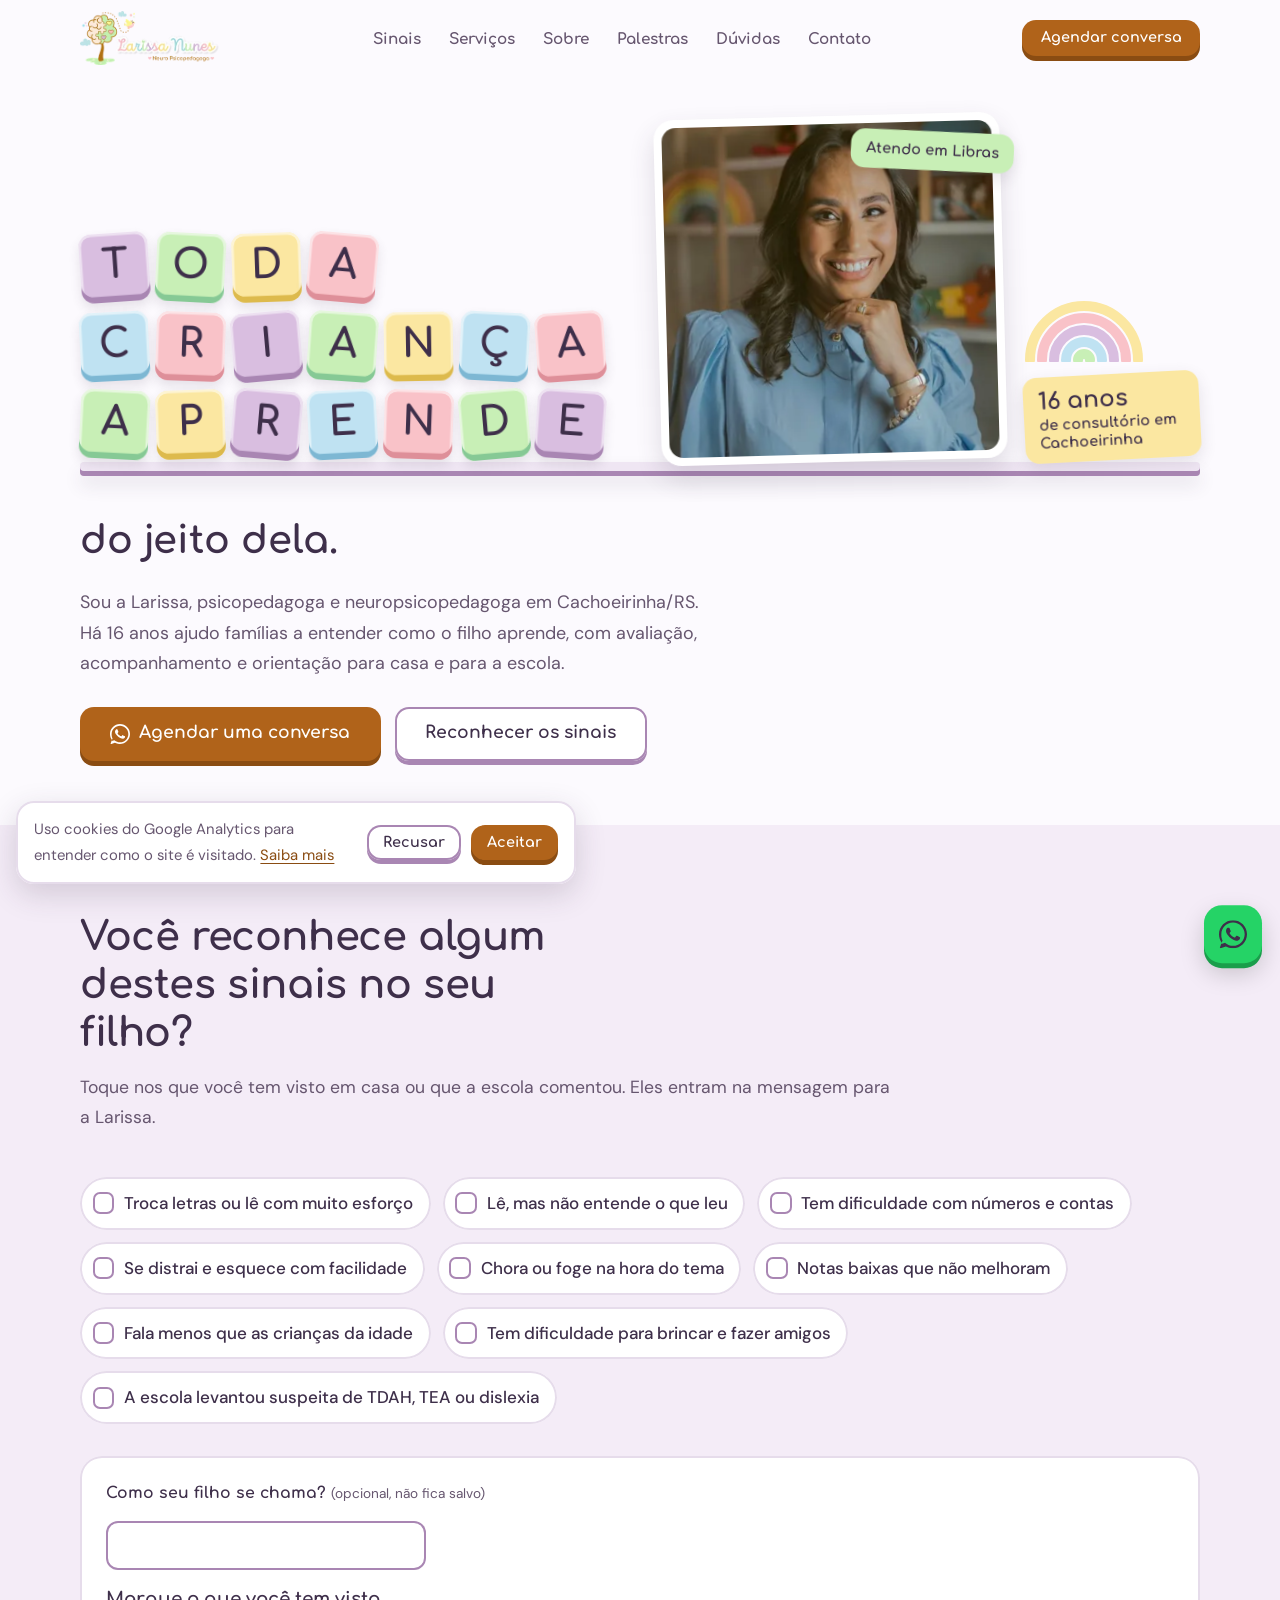
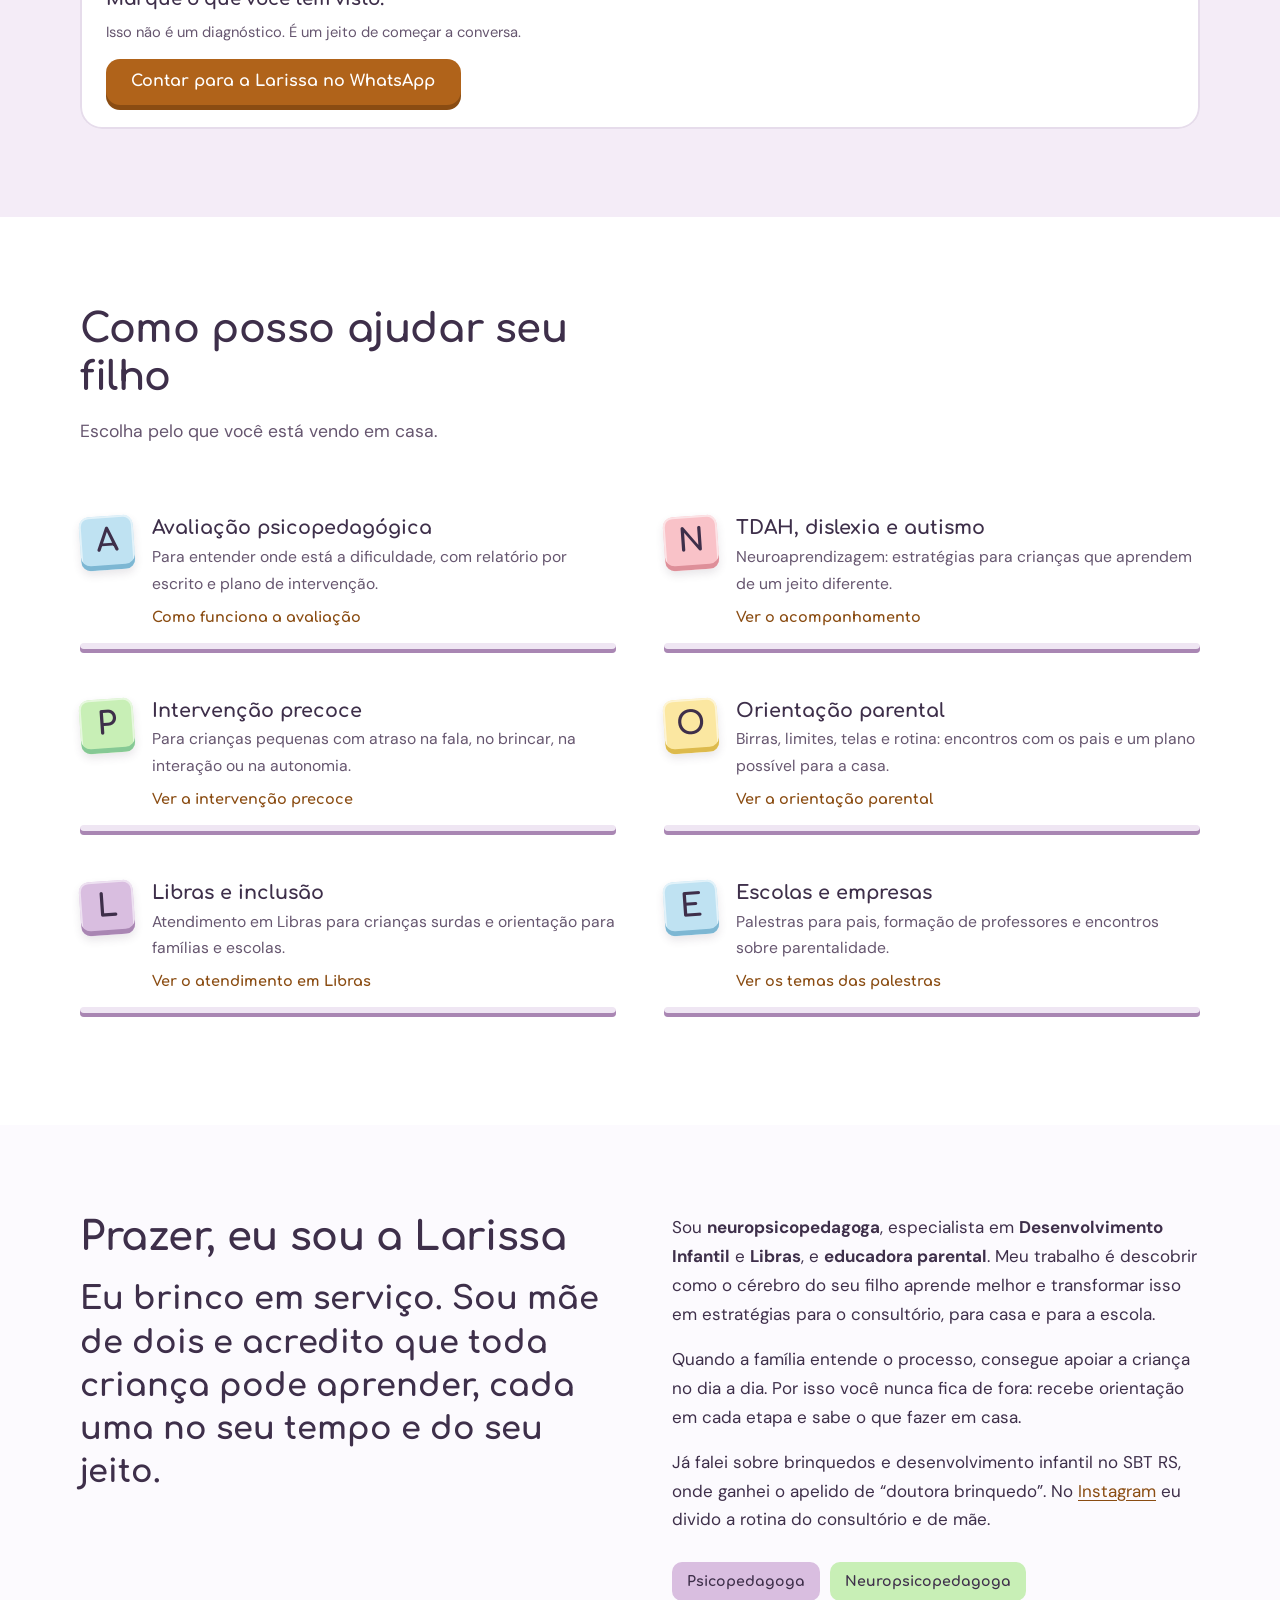
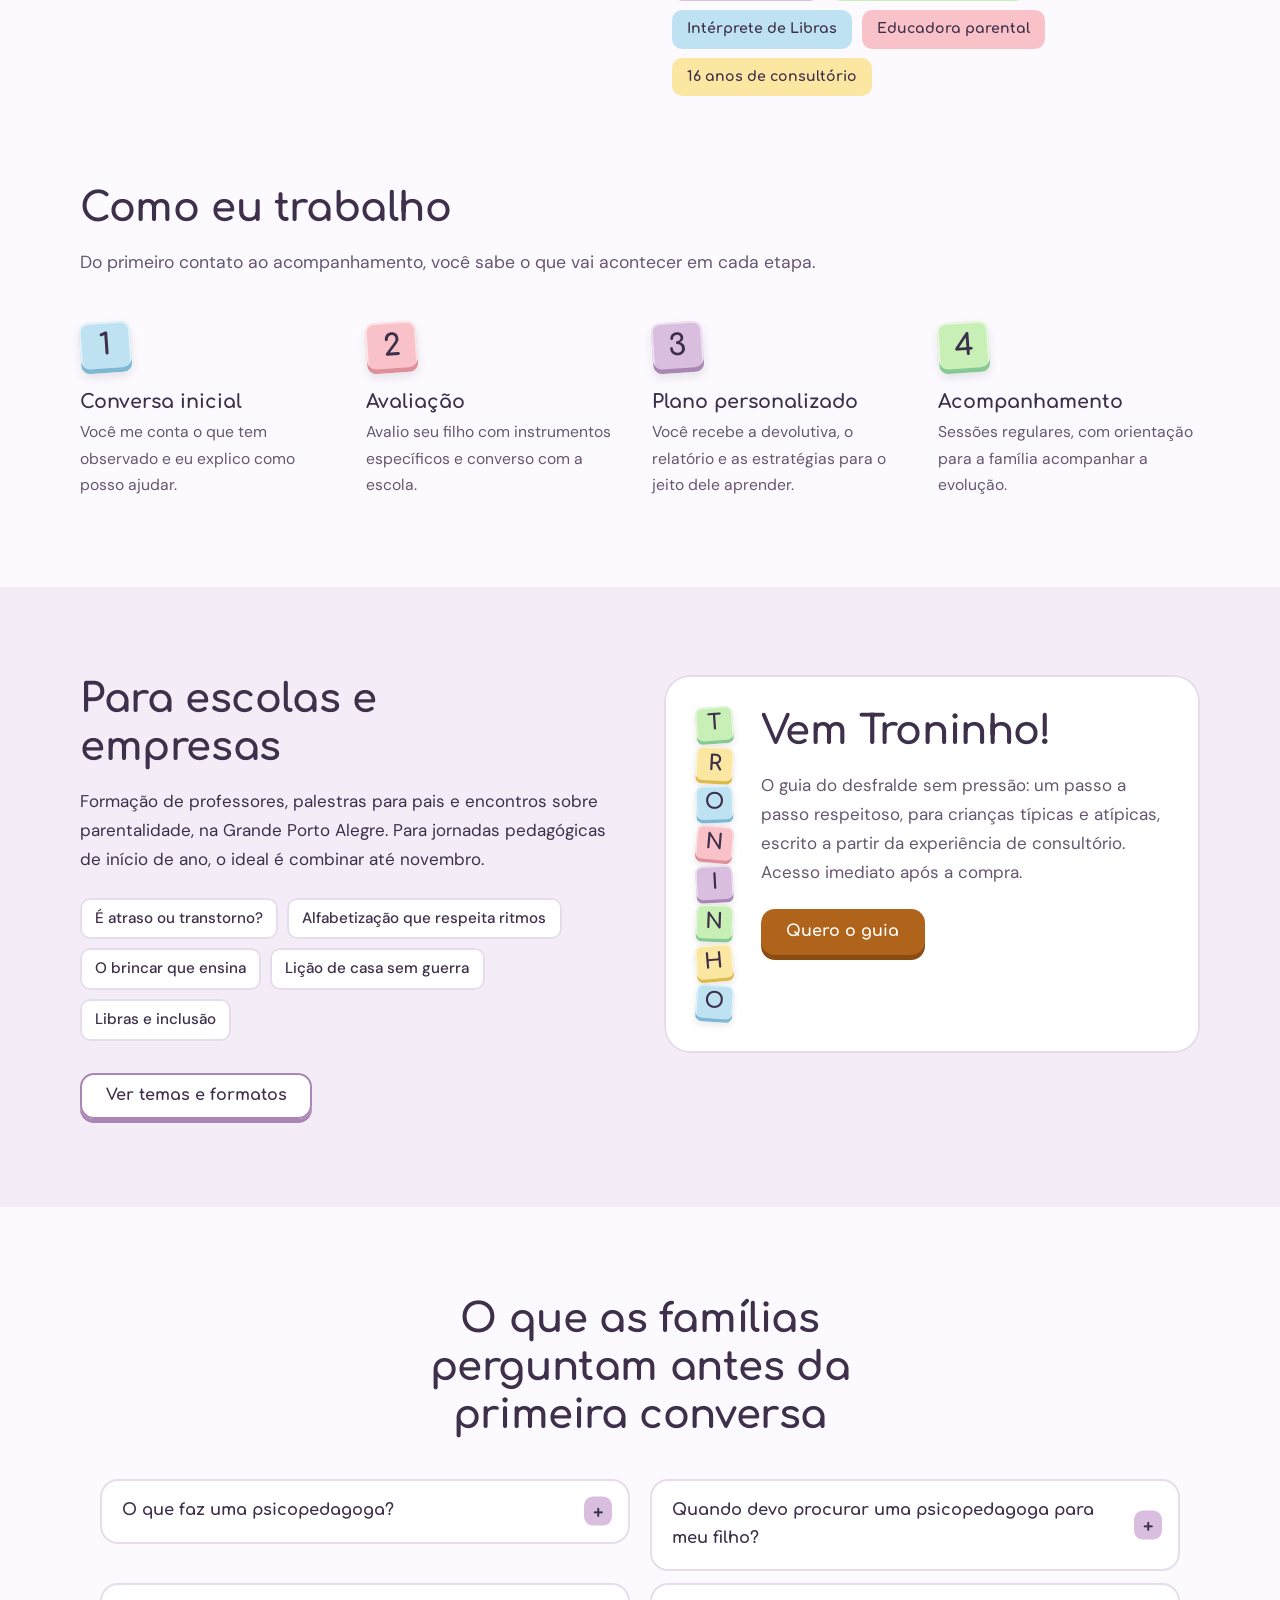
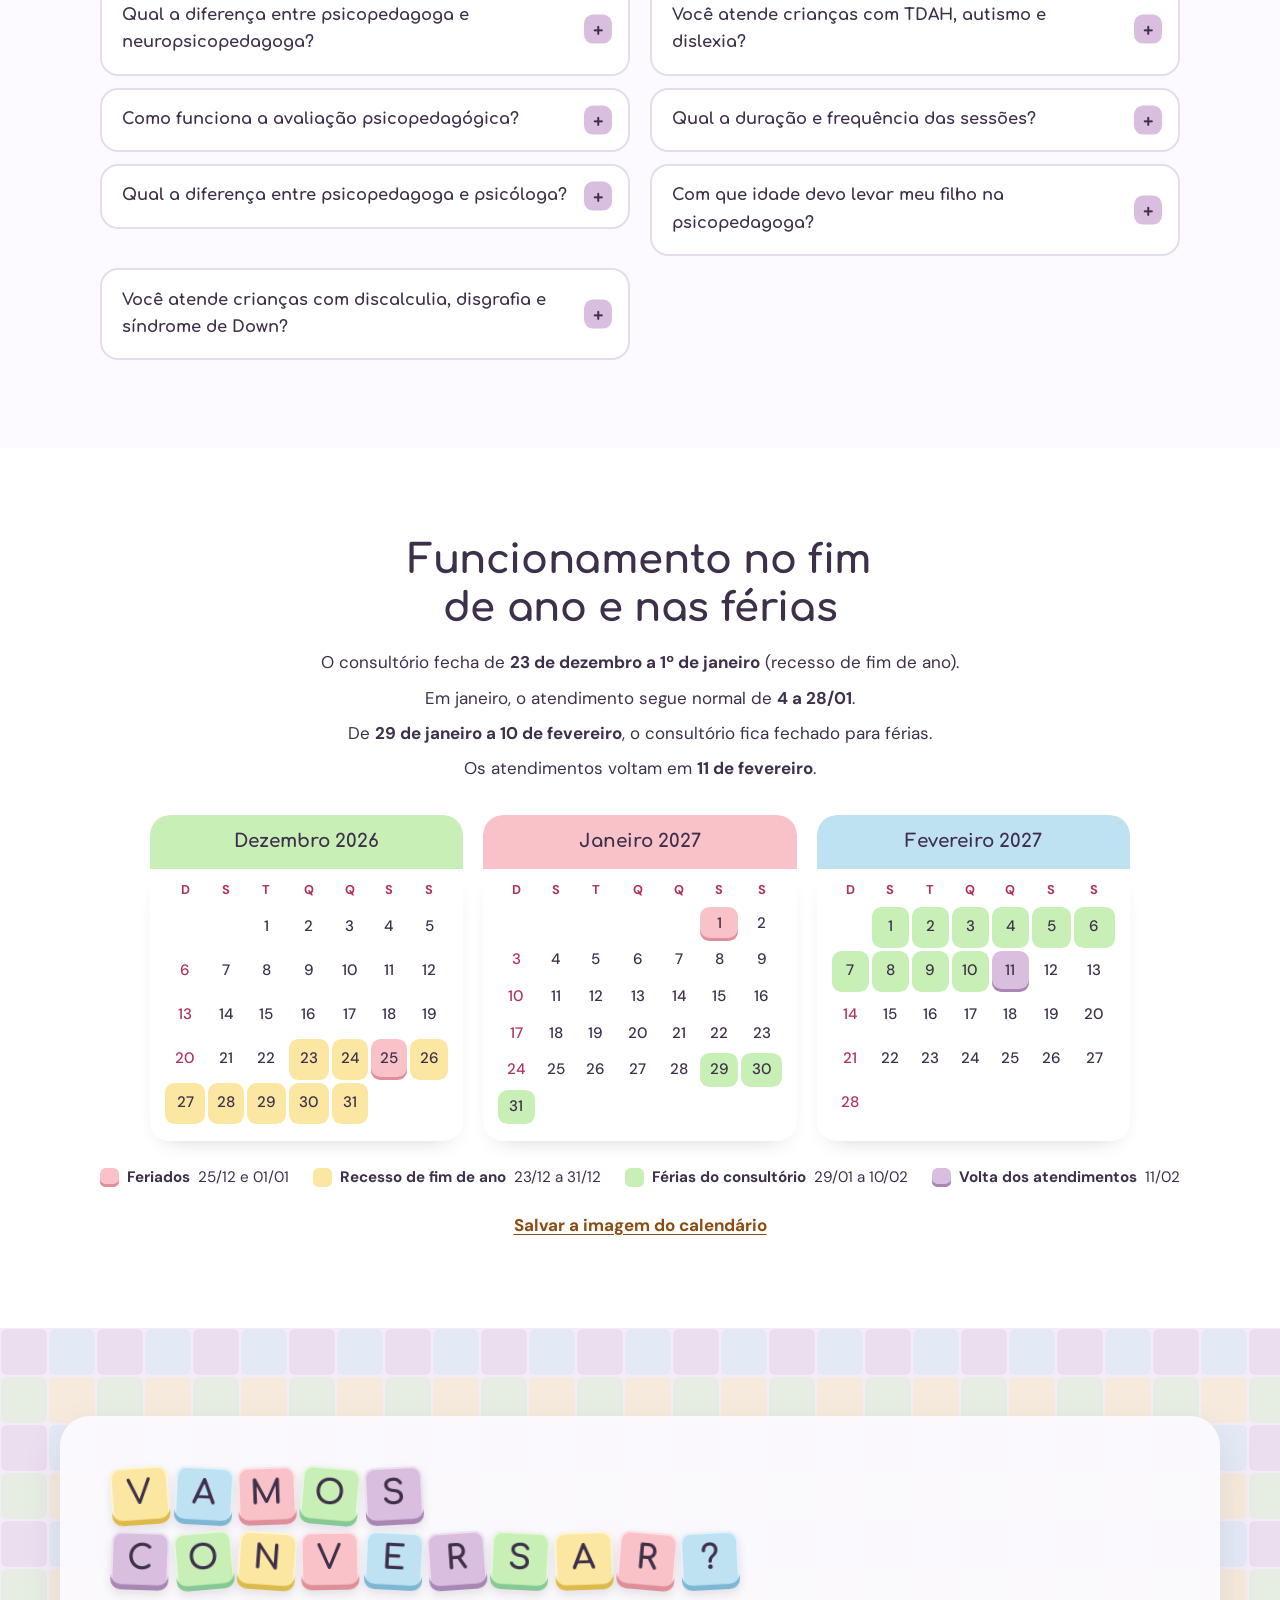
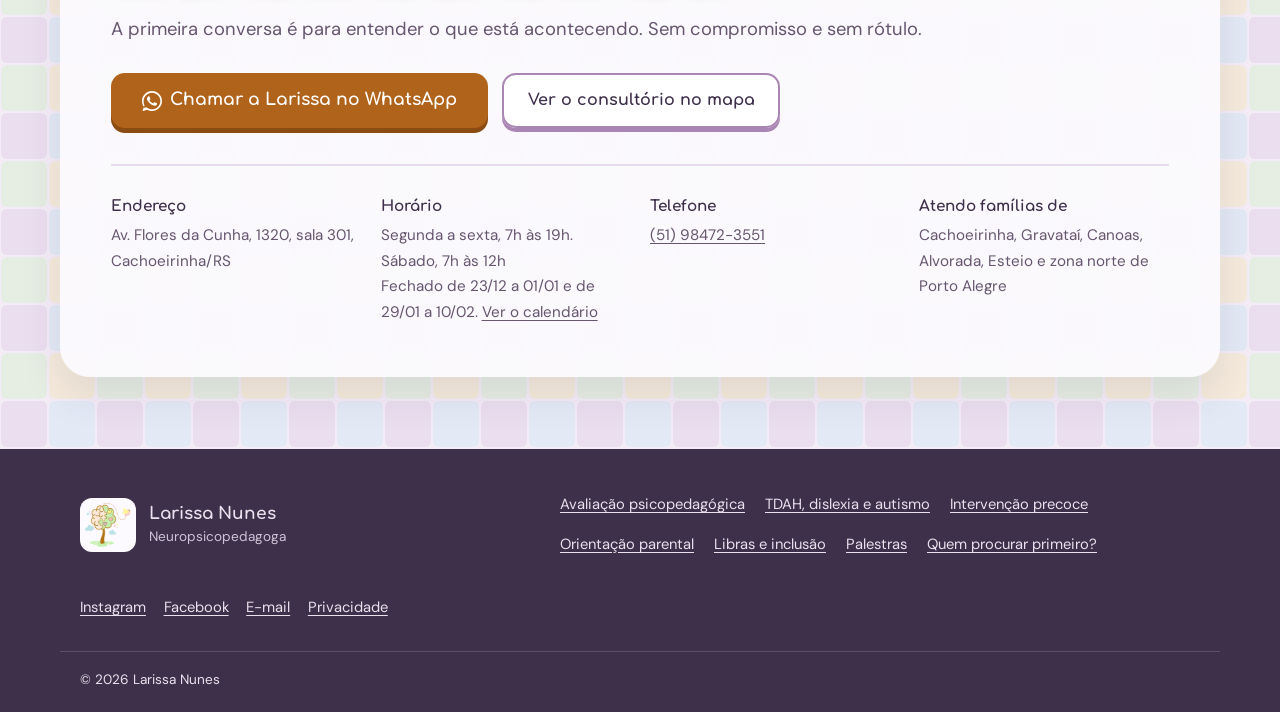
==== commit 92de198e: "Adiciona a imagem do calendário de férias para as famílias salvarem Imagem gerada com os mesmos dado" ====
--- a/site/index.html
+++ b/site/index.html
@@ -49,7 +49,7 @@
   <noscript><link rel="stylesheet" href="https://fonts.googleapis.com/css2?family=Comfortaa:wght@700&family=DM+Sans:opsz,wght@9..40,400;9..40,500;9..40,700&display=swap"></noscript>
 
   <!-- CSS -->
-  <link rel="stylesheet" href="assets/css/style.css?v=20261121c">
+  <link rel="stylesheet" href="assets/css/style.css?v=20261121d">
 
   <!-- Schema.org — MedicalBusiness + Person -->
   <script type="application/ld+json">
@@ -341,6 +341,7 @@
         <div class="calendario__meses"><table class="cal__mes cal__mes--12"><caption>Dezembro 2026</caption><thead><tr><th scope="col"><abbr title="domingo">D</abbr></th><th scope="col"><abbr title="segunda">S</abbr></th><th scope="col"><abbr title="terça">T</abbr></th><th scope="col"><abbr title="quarta">Q</abbr></th><th scope="col"><abbr title="quinta">Q</abbr></th><th scope="col"><abbr title="sexta">S</abbr></th><th scope="col"><abbr title="sábado">S</abbr></th></tr></thead><tbody><tr><td class="cal__vazio"></td><td class="cal__vazio"></td><td><span>1</span></td><td><span>2</span></td><td><span>3</span></td><td><span>4</span></td><td><span>5</span></td></tr><tr><td class="cal__domingo"><span>6</span></td><td><span>7</span></td><td><span>8</span></td><td><span>9</span></td><td><span>10</span></td><td><span>11</span></td><td><span>12</span></td></tr><tr><td class="cal__domingo"><span>13</span></td><td><span>14</span></td><td><span>15</span></td><td><span>16</span></td><td><span>17</span></td><td><span>18</span></td><td><span>19</span></td></tr><tr><td class="cal__domingo"><span>20</span></td><td><span>21</span></td><td><span>22</span></td><td class="cal__dia--recesso"><span>23</span><span class="sr-only"> (Recesso de fim de ano)</span></td><td class="cal__dia--recesso"><span>24</span><span class="sr-only"> (Recesso de fim de ano)</span></td><td class="cal__dia--feriado"><span>25</span><span class="sr-only"> (Feriados)</span></td><td class="cal__dia--recesso"><span>26</span><span class="sr-only"> (Recesso de fim de ano)</span></td></tr><tr><td class="cal__dia--recesso"><span>27</span><span class="sr-only"> (Recesso de fim de ano)</span></td><td class="cal__dia--recesso"><span>28</span><span class="sr-only"> (Recesso de fim de ano)</span></td><td class="cal__dia--recesso"><span>29</span><span class="sr-only"> (Recesso de fim de ano)</span></td><td class="cal__dia--recesso"><span>30</span><span class="sr-only"> (Recesso de fim de ano)</span></td><td class="cal__dia--recesso"><span>31</span><span class="sr-only"> (Recesso de fim de ano)</span></td><td class="cal__vazio"></td><td class="cal__vazio"></td></tr></tbody></table><table class="cal__mes cal__mes--1"><caption>Janeiro 2027</caption><thead><tr><th scope="col"><abbr title="domingo">D</abbr></th><th scope="col"><abbr title="segunda">S</abbr></th><th scope="col"><abbr title="terça">T</abbr></th><th scope="col"><abbr title="quarta">Q</abbr></th><th scope="col"><abbr title="quinta">Q</abbr></th><th scope="col"><abbr title="sexta">S</abbr></th><th scope="col"><abbr title="sábado">S</abbr></th></tr></thead><tbody><tr><td class="cal__vazio"></td><td class="cal__vazio"></td><td class="cal__vazio"></td><td class="cal__vazio"></td><td class="cal__vazio"></td><td class="cal__dia--feriado"><span>1</span><span class="sr-only"> (Feriados)</span></td><td><span>2</span></td></tr><tr><td class="cal__domingo"><span>3</span></td><td><span>4</span></td><td><span>5</span></td><td><span>6</span></td><td><span>7</span></td><td><span>8</span></td><td><span>9</span></td></tr><tr><td class="cal__domingo"><span>10</span></td><td><span>11</span></td><td><span>12</span></td><td><span>13</span></td><td><span>14</span></td><td><span>15</span></td><td><span>16</span></td></tr><tr><td class="cal__domingo"><span>17</span></td><td><span>18</span></td><td><span>19</span></td><td><span>20</span></td><td><span>21</span></td><td><span>22</span></td><td><span>23</span></td></tr><tr><td class="cal__domingo"><span>24</span></td><td><span>25</span></td><td><span>26</span></td><td><span>27</span></td><td><span>28</span></td><td class="cal__dia--ferias"><span>29</span><span class="sr-only"> (Férias do consultório)</span></td><td class="cal__dia--ferias"><span>30</span><span class="sr-only"> (Férias do consultório)</span></td></tr><tr><td class="cal__dia--ferias"><span>31</span><span class="sr-only"> (Férias do consultório)</span></td><td class="cal__vazio"></td><td class="cal__vazio"></td><td class="cal__vazio"></td><td class="cal__vazio"></td><td class="cal__vazio"></td><td class="cal__vazio"></td></tr></tbody></table><table class="cal__mes cal__mes--2"><caption>Fevereiro 2027</caption><thead><tr><th scope="col"><abbr title="domingo">D</abbr></th><th scope="col"><abbr title="segunda">S</abbr></th><th scope="col"><abbr title="terça">T</abbr></th><th scope="col"><abbr title="quarta">Q</abbr></th><th scope="col"><abbr title="quinta">Q</abbr></th><th scope="col"><abbr title="sexta">S</abbr></th><th scope="col"><abbr title="sábado">S</abbr></th></tr></thead><tbody><tr><td class="cal__vazio"></td><td class="cal__dia--ferias"><span>1</span><span class="sr-only"> (Férias do consultório)</span></td><td class="cal__dia--ferias"><span>2</span><span class="sr-only"> (Férias do consultório)</span></td><td class="cal__dia--ferias"><span>3</span><span class="sr-only"> (Férias do consultório)</span></td><td class="cal__dia--ferias"><span>4</span><span class="sr-only"> (Férias do consultório)</span></td><td class="cal__dia--ferias"><span>5</span><span class="sr-only"> (Férias do consultório)</span></td><td class="cal__dia--ferias"><span>6</span><span class="sr-only"> (Férias do consultório)</span></td></tr><tr><td class="cal__dia--ferias"><span>7</span><span class="sr-only"> (Férias do consultório)</span></td><td class="cal__dia--ferias"><span>8</span><span class="sr-only"> (Férias do consultório)</span></td><td class="cal__dia--ferias"><span>9</span><span class="sr-only"> (Férias do consultório)</span></td><td class="cal__dia--ferias"><span>10</span><span class="sr-only"> (Férias do consultório)</span></td><td class="cal__dia--retorno"><span>11</span><span class="sr-only"> (Volta dos atendimentos)</span></td><td><span>12</span></td><td><span>13</span></td></tr><tr><td class="cal__domingo"><span>14</span></td><td><span>15</span></td><td><span>16</span></td><td><span>17</span></td><td><span>18</span></td><td><span>19</span></td><td><span>20</span></td></tr><tr><td class="cal__domingo"><span>21</span></td><td><span>22</span></td><td><span>23</span></td><td><span>24</span></td><td><span>25</span></td><td><span>26</span></td><td><span>27</span></td></tr><tr><td class="cal__domingo"><span>28</span></td><td class="cal__vazio"></td><td class="cal__vazio"></td><td class="cal__vazio"></td><td class="cal__vazio"></td><td class="cal__vazio"></td><td class="cal__vazio"></td></tr></tbody></table></div>
         <ul class="calendario__legenda"><li><span class="cal__cor cal__dia--feriado" aria-hidden="true"></span><strong>Feriados</strong> 25/12 e 01/01</li><li><span class="cal__cor cal__dia--recesso" aria-hidden="true"></span><strong>Recesso de fim de ano</strong> 23/12 a 31/12</li><li><span class="cal__cor cal__dia--ferias" aria-hidden="true"></span><strong>Férias do consultório</strong> 29/01 a 10/02</li><li><span class="cal__cor cal__dia--retorno" aria-hidden="true"></span><strong>Volta dos atendimentos</strong> 11/02</li></ul>
       </div>
+        <p class="calendario__baixar"><a href="/assets/img/calendario-ferias-2027.jpg" download="calendario-larissa-nunes-ferias-2027.jpg">Salvar a imagem do calendário</a></p>
       </div>
     </section>
     <!-- calendario:fim -->
--- a/site/assets/css/style.css
+++ b/site/assets/css/style.css
@@ -527,3 +527,4 @@
 .texto .calendario__resumo { text-align: left; margin-left: 0; }
 .texto .cal__mes caption { font-size: 1.05rem; }
 [data-ate][hidden] { display: none !important; }
+.calendario__baixar { text-align: center; margin: 1.25rem auto 0; font-weight: 700; }
